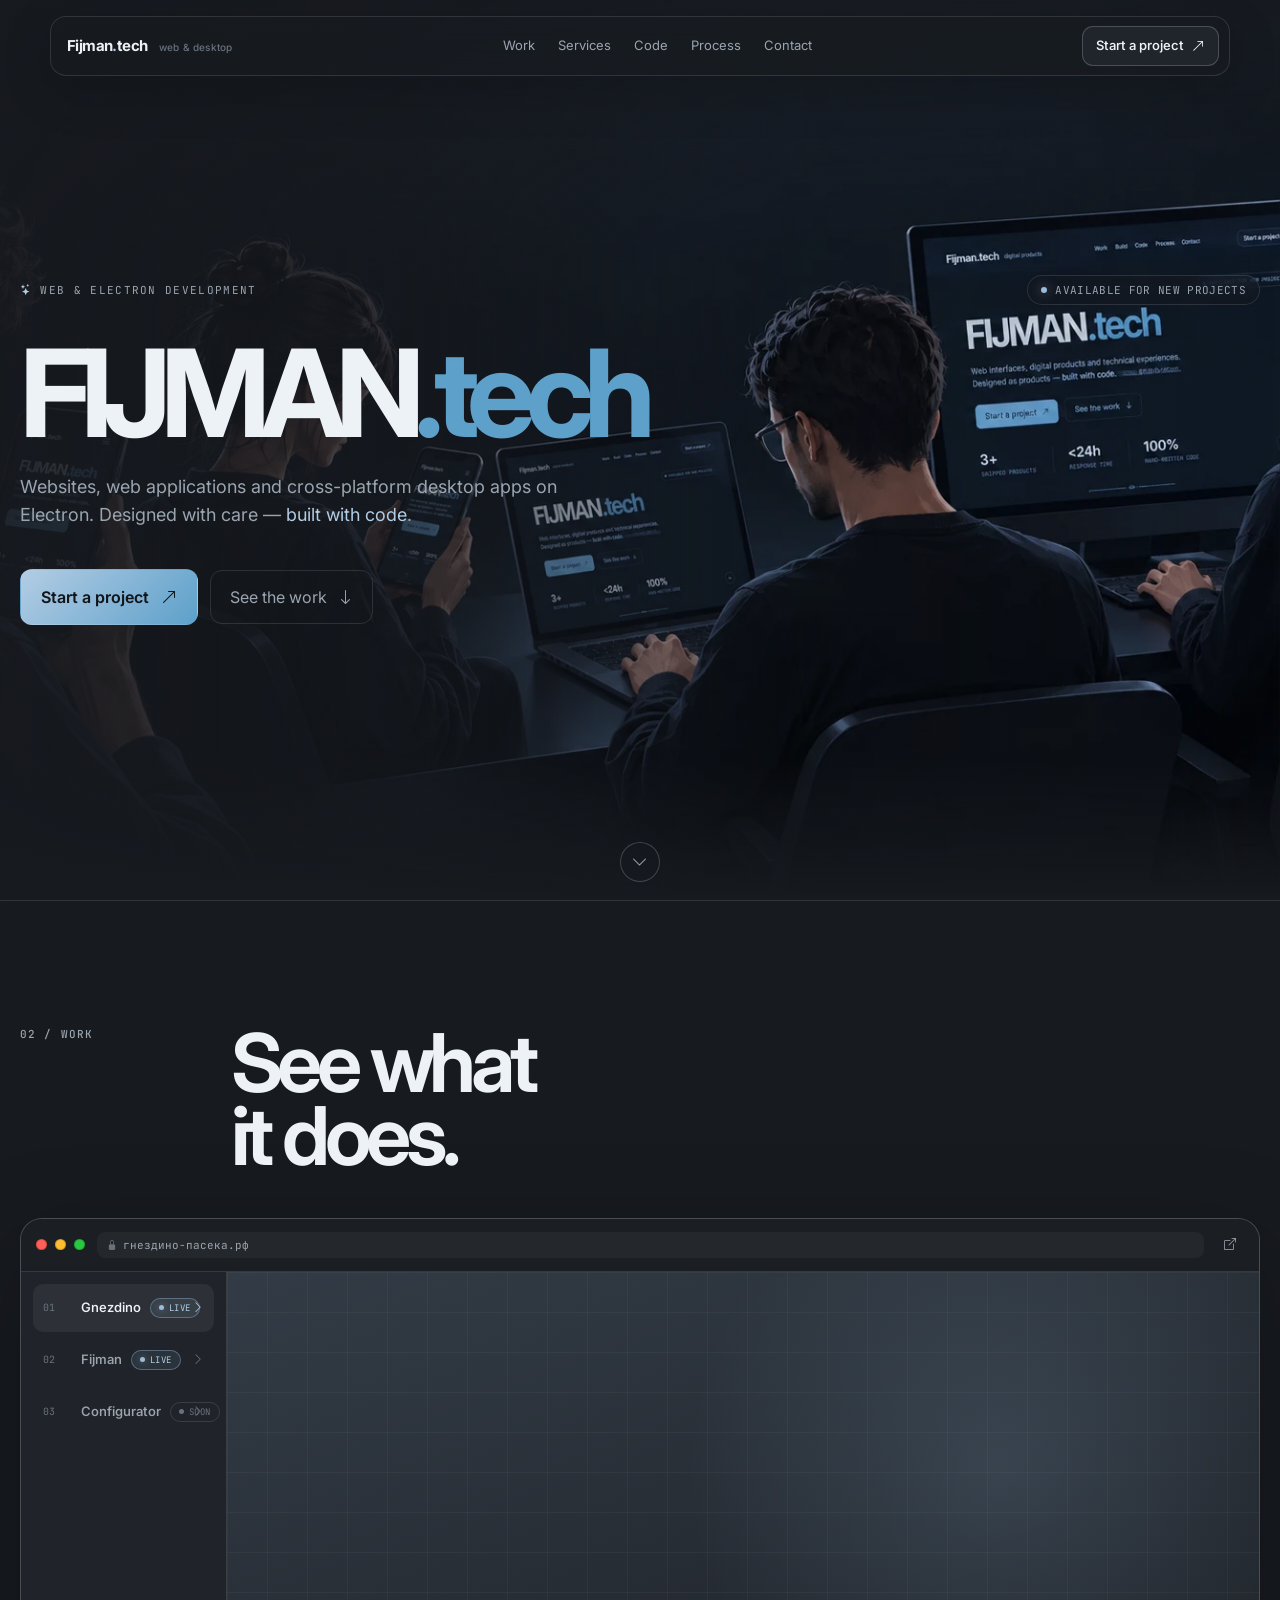
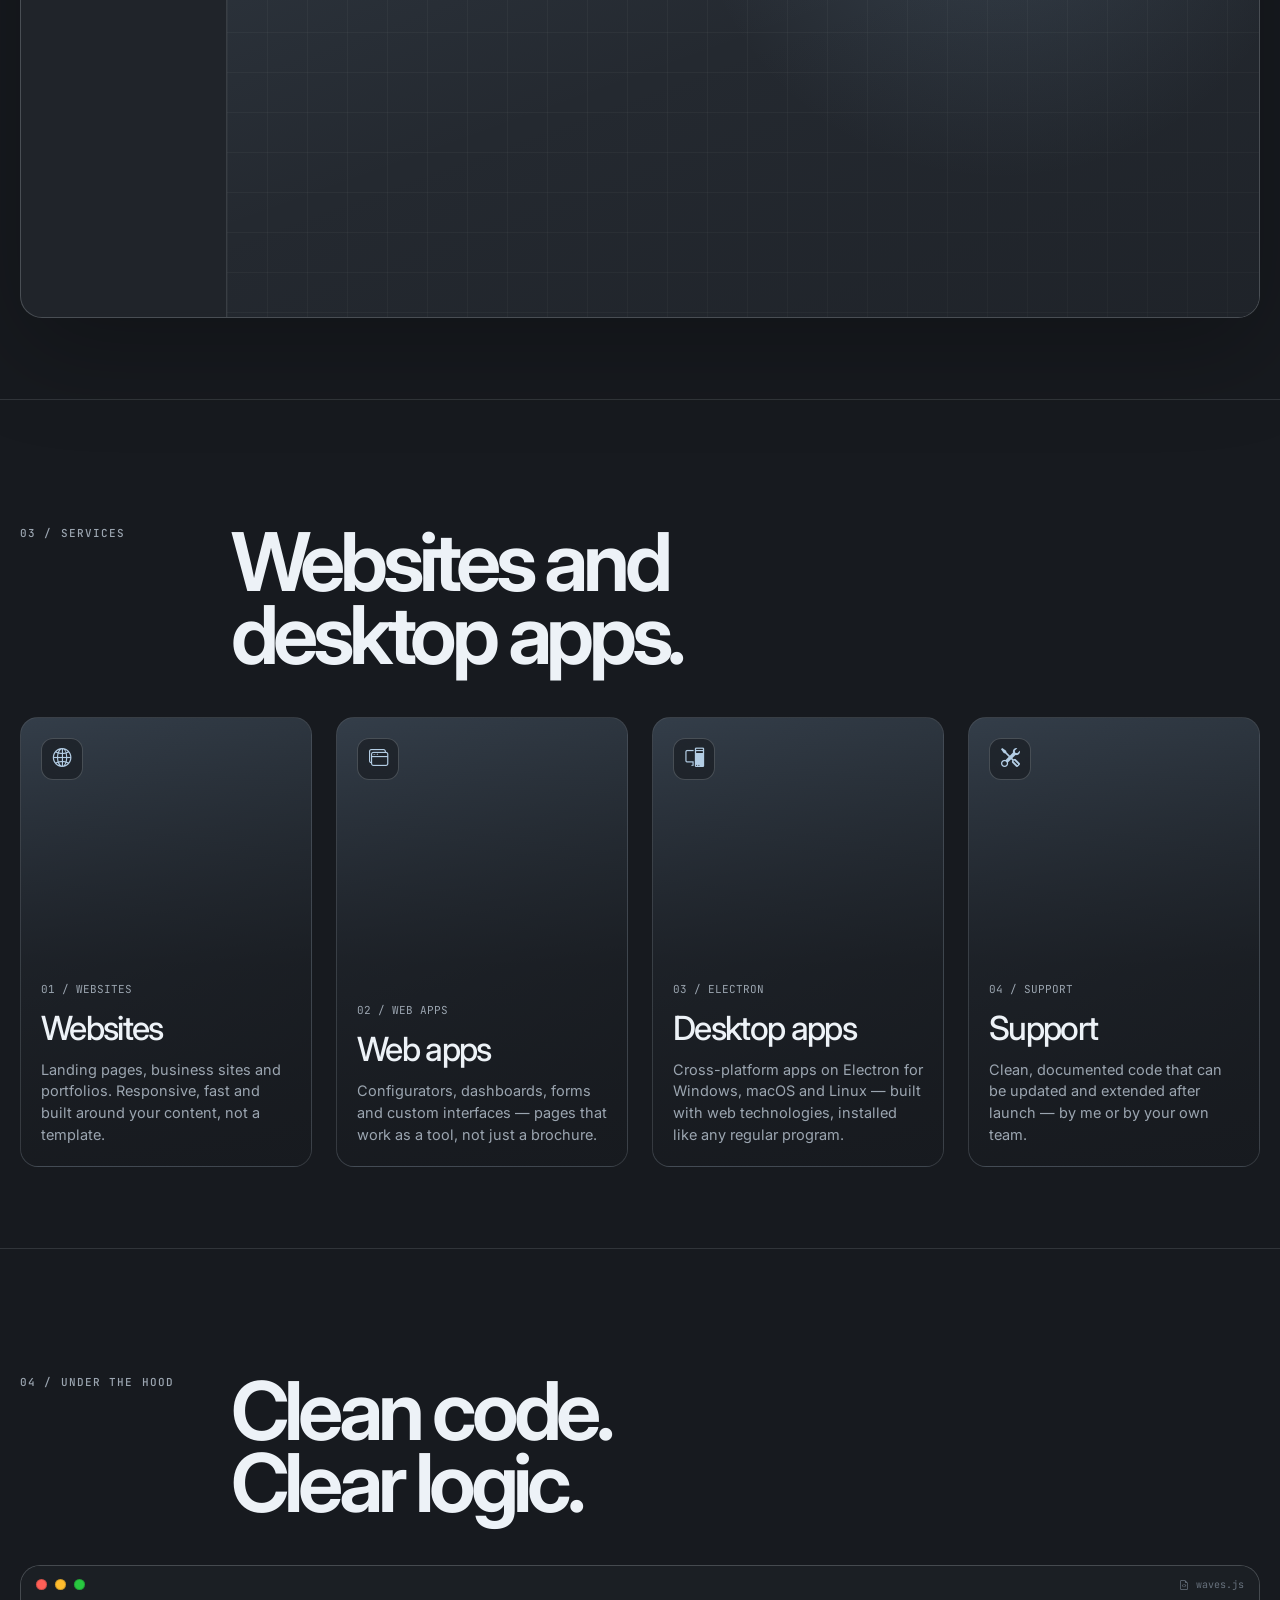
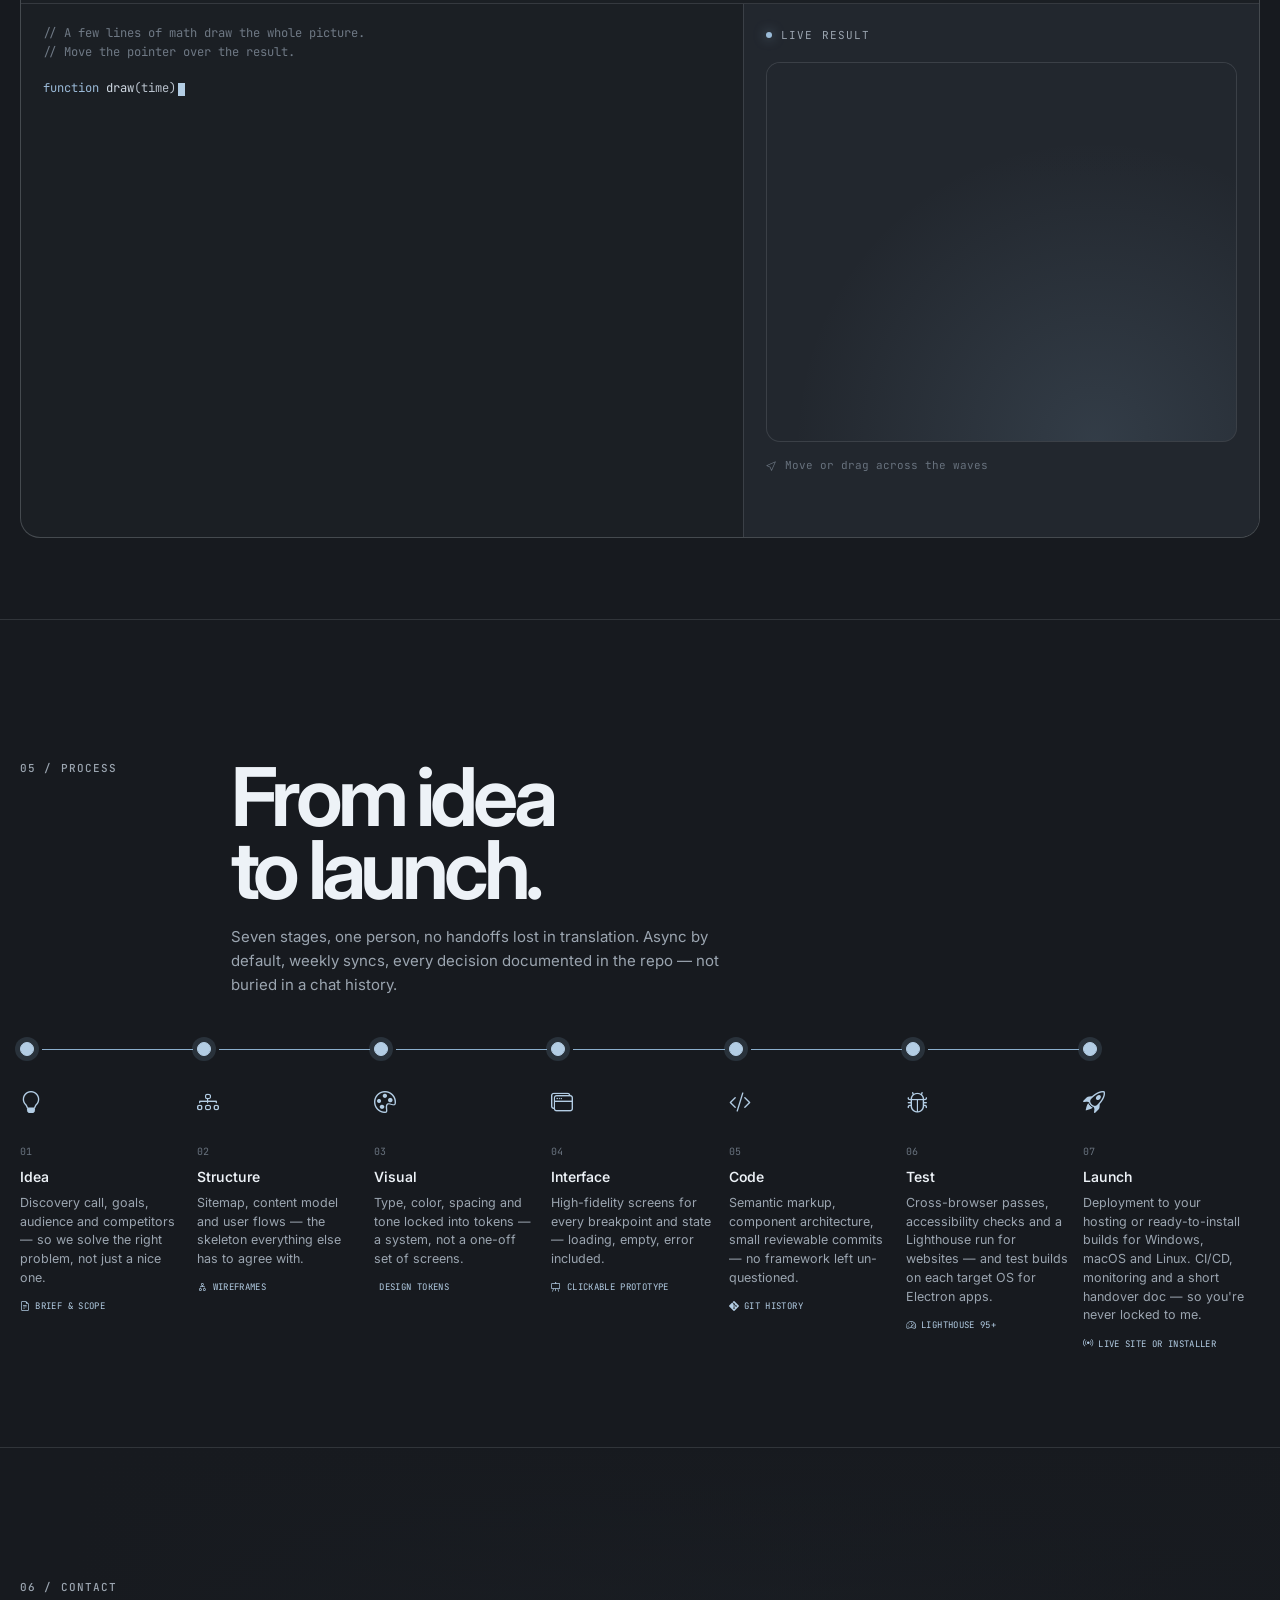
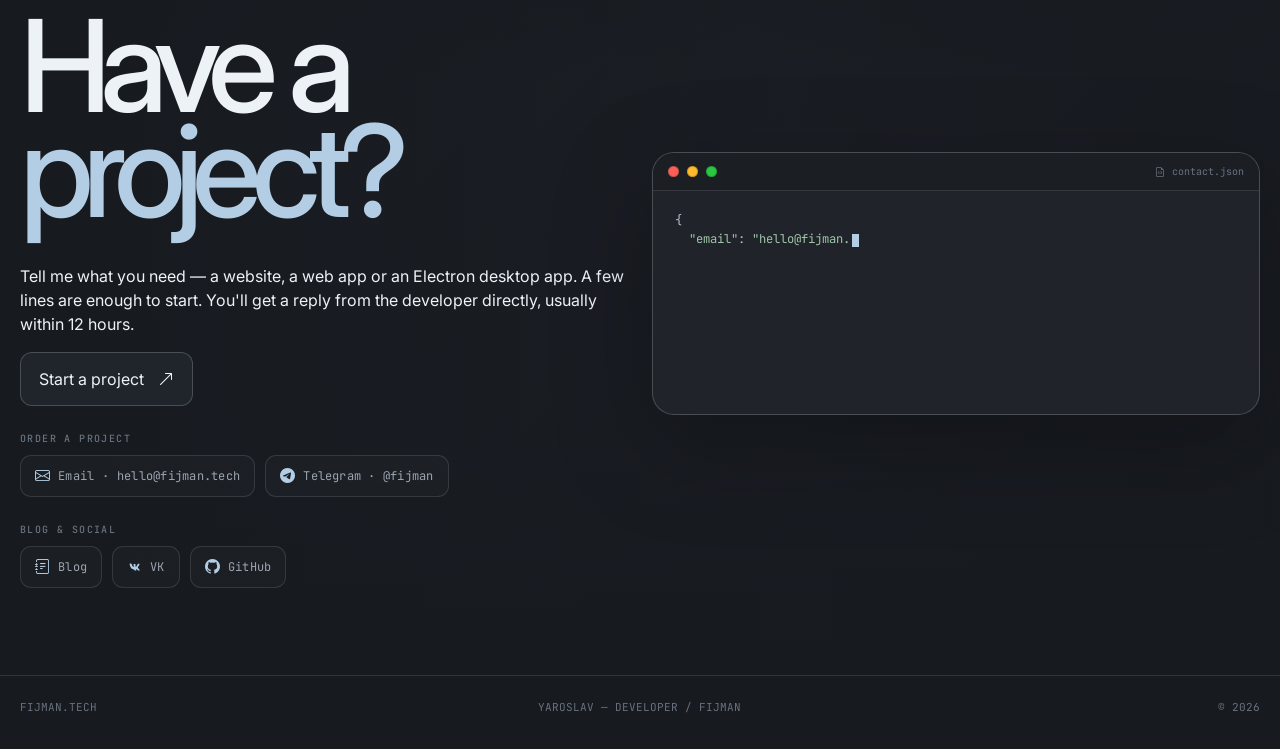
==== index.html @ 09df7e65 "Add files via upload" ====
<!doctype html>
<html lang="en" data-bs-theme="dark">
<head>
  <meta charset="UTF-8">
  <meta name="viewport" content="width=device-width, initial-scale=1, viewport-fit=cover">
  <meta name="theme-color" content="#171a1f">

  <meta
    name="description"
    content="Fijman — website, web application and Electron desktop app development."
  >

  <title>Fijman — Web &amp; Electron Development</title>
  <meta name="color-scheme" content="dark">
  <link rel="icon" type="image/png" href="assets/img/favicon-192.png">
  <link rel="apple-touch-icon" href="assets/img/apple-touch-icon.png">

  <!-- =========================================================
       I18N: определяем язык ДО отрисовки страницы, чтобы не было
       вспышки английского текста перед переключением на русский.
       Сам перевод текста происходит позже (см. основной блок
       скрипта внизу страницы) — здесь только выбор языка и сокрытие body.
       ========================================================= -->
  <script>
    (function () {
      var stored = null;
      try {
        stored = localStorage.getItem("fijman_lang");
      } catch (e) {}

      var lang = stored === "ru" || stored === "en" ? stored : null;

      if (!lang) {
        var nav = ((navigator.language || navigator.userLanguage || "") + "").toLowerCase();
        lang = nav.indexOf("ru") === 0 ? "ru" : "en";

        try {
          localStorage.setItem("fijman_lang", lang);
        } catch (e) {}
      }

      window.__fijmanLang = lang;
      document.documentElement.setAttribute("lang", lang);
      document.documentElement.classList.add("i18n-pending");
    })();
  </script>

  <!-- Шрифты: Inter (основной текст) и JetBrains Mono (подписи и код) -->
  <link rel="preconnect" href="https://fonts.googleapis.com">
  <link rel="preconnect" href="https://fonts.gstatic.com" crossorigin>
  <link
    href="https://fonts.googleapis.com/css2?family=Inter:wght@300..800&family=JetBrains+Mono:wght@400;500&display=swap"
    rel="stylesheet"
  >

  <!-- Bootstrap: сетка (row / col-*) и иконки (bi bi-*) -->
  <link
    href="https://cdn.jsdelivr.net/npm/bootstrap@5.3.3/dist/css/bootstrap.min.css"
    rel="stylesheet"
  >
  <link
    href="https://cdn.jsdelivr.net/npm/bootstrap-icons@1.11.3/font/bootstrap-icons.min.css"
    rel="stylesheet"
  >

  <link rel="stylesheet" href="css/style.css">

  <!-- Если JavaScript отключён — показываем всё сразу, без анимации появления -->
  <noscript>
    <style>
      .reveal { opacity: 1; transform: none; }
      .timeline .step::after { transform: none; }
    </style>
  </noscript>
</head>

<body>

  <!-- =======================================================
       ШАПКА / NAVIGATION
       Десктоп: логотип, меню, статус, кнопка.
       Телефон: логотип, статус, бургер (меню выпадает вниз).
       ======================================================= -->

  <header class="topbar" id="topbar">
    <div class="topbar-inner">

      <a class="brand" href="#top">
        Fijman<span class="brand-dot">.</span>tech
        <small class="brand-meta d-none d-lg-inline" data-i18n="brandMeta">web &amp; desktop</small>
      </a>

      <!-- Меню для планшета и десктопа. Активный пункт подсвечивает JS -->
      <nav class="navigation d-none d-md-flex" aria-label="Main navigation" data-i18n-attr-aria-label="ariaMainNav">
        <a href="#work" data-i18n="navWork">Work</a>
        <a href="#build" data-i18n="navBuild">Services</a>
        <a href="#code" data-i18n="navCode">Code</a>
        <a href="#process" data-i18n="navProcess">Process</a>
        <a href="#contact" data-i18n="navContact">Contact</a>
      </nav>

      <div class="d-flex align-items-center gap-2 gap-lg-3">



        <!-- Кнопка связи — только на ноутбуке и шире -->
        <a
          class="cta cta-sm d-none d-lg-inline-flex"
          href="mailto:hello@fijman.tech"
          data-bs-toggle="modal"
          data-bs-target="#contactModal"
        >
          <span data-i18n="ctaStartProject">Start a project</span>
          <i class="bi bi-arrow-up-right"></i>
        </a>

        <!-- Бургер — только на телефоне (Bootstrap collapse) -->
        <button
          class="menu-toggle d-md-none"
          type="button"
          data-bs-toggle="collapse"
          data-bs-target="#mobileNav"
          aria-controls="mobileNav"
          aria-expanded="false"
          aria-label="Toggle menu"
          data-i18n-attr-aria-label="ariaToggleMenu"
        >
          <i class="bi bi-list"></i>
          <i class="bi bi-x-lg"></i>
        </button>

      </div>

    </div>

    <!-- Выпадающее меню телефона -->
    <nav
      id="mobileNav"
      class="mobile-nav collapse d-md-none"
      aria-label="Mobile navigation"
      data-i18n-attr-aria-label="ariaMobileNav"
    >
      <div class="mobile-nav-inner">
        <a href="#work"><i class="bi bi-grid-1x2"></i> <span data-i18n="navWork">Work</span></a>
        <a href="#build"><i class="bi bi-box-seam"></i> <span data-i18n="navBuild">Services</span></a>
        <a href="#code"><i class="bi bi-code-slash"></i> <span data-i18n="navCode">Code</span></a>
        <a href="#process"><i class="bi bi-signpost-split"></i> <span data-i18n="navProcess">Process</span></a>
        <a href="#contact"><i class="bi bi-envelope"></i> <span data-i18n="navContact">Contact</span></a>

        <a class="cta" href="mailto:hello@fijman.tech" data-bs-toggle="modal" data-bs-target="#contactModal">
          <span data-i18n="ctaStartProject">Start a project</span>
          <i class="bi bi-arrow-up-right"></i>
        </a>
      </div>
    </nav>

    <!-- Полоса прогресса прокрутки (ширину меняет JS через --progress) -->
    <div class="topbar-progress" aria-hidden="true"></div>
  </header>


  <main id="top">

    <!-- =====================================================
         HERO
         Фото SiteBG.png — фон под текстом.
         ===================================================== -->

    <section class="hero" id="hero">

      <!-- Фоновое фото (лежит под текстом, поверх него градиенты из CSS) -->
      <div class="hero-bg" aria-hidden="true">
        <!-- WebP в ~25 раз легче PNG; на телефоне грузится облегчённая версия -->
        <picture>
          <source media="(max-width: 767.98px)" srcset="assets/img/SiteBG-mobile.webp" type="image/webp">
          <source srcset="assets/img/SiteBG.webp" type="image/webp">
          <img
            src="assets/img/SiteBG.png"
            width="1672"
            height="940"
            alt=""
            fetchpriority="high"
            decoding="async"
            onerror="this.classList.add('img-fail')"
          >
        </picture>
      </div>

      <div class="container hero-content">

        <div class="hero-top reveal">
          <span class="hero-kicker">
            <i class="bi bi-stars"></i>
            <span data-i18n="heroKicker">Web &amp; Electron development</span>
          </span>

          <span class="hero-badge">
            <span class="status-dot"></span>
            <span data-i18n="heroBadge">Available for new projects</span>
          </span>
        </div>

        <div class="row">
          <div class="col-lg-9">

            <h1 class="hero-title reveal">
              FIJMAN<span class="tech">.tech</span>
            </h1>

            <p class="hero-description reveal" data-i18n-html="heroDescription">
              Websites, web applications and cross-platform desktop apps
              on Electron. Designed with care — <span class="accent">built with code</span>.
            </p>

            <div class="hero-actions reveal">
              <a class="cta-primary" href="mailto:hello@fijman.tech" data-bs-toggle="modal" data-bs-target="#contactModal">
                <span data-i18n="ctaStartProject">Start a project</span>
                <i class="bi bi-arrow-up-right"></i>
              </a>

              <a class="cta-ghost" href="#work">
                <span data-i18n="ctaSeeWork">See the work</span>
                <i class="bi bi-arrow-down"></i>
              </a>
            </div>





          </div>
        </div>



      </div>

      <!-- Стрелка вниз -->
      <a class="scroll-cue" href="#work" aria-label="Scroll to Work" data-i18n-attr-aria-label="ariaScrollWork">
        <i class="bi bi-chevron-down"></i>
      </a>

    </section>


    <!-- =====================================================
         WORK — окно «Live viewer» с переключением проектов
         ===================================================== -->

    <section class="section" id="work">

      <div class="container">

        <!-- Заголовок секции: подпись слева, крупный текст справа -->
        <div class="row gy-3 section-heading reveal">

          <div class="col-lg-2">
            <div class="section-meta">
              02 / <span data-i18n="navWork">Work</span>
            </div>
          </div>

          <div class="col-lg-10">
            <h2 class="section-title" data-i18n-html="workTitle">
              See what<br>
              it does.
            </h2>
          </div>

        </div>


        <!-- Окно в стиле macOS -->
        <div class="window reveal">

          <div class="window-bar">

            <!-- Цветные точки macOS (цвета заданы в CSS) -->
            <div class="traffic-lights" aria-hidden="true">
              <i></i>
              <i></i>
              <i></i>
            </div>



            <!-- Адресная строка и кнопка открытия сайта (заполняет JS) -->
            <span class="shot-url" id="shotUrl">
              <i class="bi bi-lock-fill"></i>
              <span id="shotUrlText">гнездино-пасека.рф</span>
            </span>

            <a
              class="shot-open"
              id="shotOpen"
              href="https://гнездино-пасека.рф/"
              target="_blank"
              rel="noopener noreferrer"
              aria-label="Open the live site in a new tab"
              data-i18n-attr-aria-label="ariaOpenLiveSite"
            >
              <i class="bi bi-box-arrow-up-right"></i>
            </a>

          </div>


          <div class="row g-0 viewer">

            <!-- Список проектов (data-project — номер в массиве projects из JS) -->
            <div class="col-md-4 col-lg-2 project-list">

              <button
                class="project-button active"
                type="button"
                data-project="2"
                aria-current="true"
              >
                <span class="project-number">01</span>
                <span class="project-main">
                  <span class="project-name">Gnezdino</span>
                  <span class="project-status is-live">
                    <span class="dot"></span><span data-i18n="statusLive">LIVE</span>
                  </span>
                </span>
                <i class="bi bi-chevron-right"></i>
              </button>

              <button
                class="project-button"
                type="button"
                data-project="0"
              >
                <span class="project-number">02</span>
                <span class="project-main">
                  <span class="project-name">Fijman</span>
                  <span class="project-status is-live">
                    <span class="dot"></span><span data-i18n="statusLive">LIVE</span>
                  </span>
                </span>
                <i class="bi bi-chevron-right"></i>
              </button>

              <button
                class="project-button"
                type="button"
                data-project="1"
              >
                <span class="project-number">03</span>
                <span class="project-main">
                  <span class="project-name">Configurator</span>
                  <span class="project-status">
                    <span class="dot"></span><span data-i18n="statusSoon">SOON</span>
                  </span>
                </span>
                <i class="bi bi-chevron-right"></i>
              </button>

            </div>


            <!-- Окно проекта: реальный сайт в iframe или заглушка.
                 Без текста рядом — вся площадь под сам сайт. -->
            <div class="col-md-8 col-lg-10 preview" aria-live="polite">

              <!-- Заполняется JS: живой iframe (LIVE) или каркас-заглушка (SOON) -->
              <div class="shot-body preview-swap" id="shotBody"></div>

            </div>

          </div>

        </div>

      </div>

    </section>


<!-- =====================================================
     BUILD — what you get
     Десктоп: 4 карточки в ряд (col-xl-3)
     Планшет: 2×2 (col-md-6)
     Телефон: лента со свайпом (col-10 + .services-row)
     ===================================================== -->

<section class="section" id="build">

  <div class="container">

    <div class="row gy-3 section-heading reveal">

      <div class="col-lg-2">
        <div class="section-meta">
          03 / <span data-i18n="navBuild">Services</span>
        </div>
      </div>

      <div class="col-lg-10">
        <h2 class="section-title" data-i18n-html="buildTitle">
          Websites and<br>
          desktop apps.
        </h2>
      </div>

    </div>


    <div class="row g-3 g-lg-4 services-row">

      <!-- 01 / Responsive -->
      <div class="col-10 col-md-6 col-xl-3 reveal">
        <article class="service">

          <img
            class="photo"
            src="https://images.unsplash.com/photo-1558655146-9f40138edfeb?auto=format&amp;fit=crop&amp;w=900&amp;q=70"
            alt="Responsive website layouts on different devices"
            data-i18n-attr-alt="altWebPhoto"
            loading="lazy"
            onerror="this.classList.add('img-fail')"
          >

          <span class="service-icon">
            <i class="bi bi-globe2"></i>
          </span>

          <div>
            <span class="service-number" data-i18n="buildWebTag">
              01 / WEBSITES
            </span>

            <h3 data-i18n="buildWebTitle">Websites</h3>

            <p data-i18n="buildWebDesc">
              Landing pages, business sites and portfolios. Responsive,
              fast and built around your content, not a template.
            </p>
          </div>

        </article>
      </div>


      <!-- 02 / Fast -->
      <div class="col-10 col-md-6 col-xl-3 reveal">
        <article class="service">

          <img
            class="photo"
            src="https://images.unsplash.com/photo-1545235617-9465d2a55698?auto=format&amp;fit=crop&amp;w=900&amp;q=70"
            alt="Web application interface on a computer"
            data-i18n-attr-alt="altAppsPhoto"
            loading="lazy"
            onerror="this.classList.add('img-fail')"
          >

          <span class="service-icon">
            <i class="bi bi-window-stack"></i>
          </span>

          <div>
            <span class="service-number" data-i18n="buildAppsTag">
              02 / WEB APPS
            </span>

            <h3 data-i18n="buildAppsTitle">Web apps</h3>

            <p data-i18n="buildAppsDesc">
              Configurators, dashboards, forms and custom interfaces —
              pages that work as a tool, not just a brochure.
            </p>
          </div>

        </article>
      </div>


      <!-- 03 / Custom -->
      <div class="col-10 col-md-6 col-xl-3 reveal">
        <article class="service">

          <img
            class="photo"
            src="https://images.unsplash.com/photo-1518770660439-4636190af475?auto=format&amp;fit=crop&amp;w=900&amp;q=70"
            alt="Desktop computer running a cross-platform app"
            data-i18n-attr-alt="altDesktopPhoto"
            loading="lazy"
            onerror="this.classList.add('img-fail')"
          >

          <span class="service-icon">
            <i class="bi bi-pc-display"></i>
          </span>

          <div>
            <span class="service-number" data-i18n="buildDesktopTag">
              03 / ELECTRON
            </span>

            <h3 data-i18n="buildDesktopTitle">Desktop apps</h3>

            <p data-i18n="buildDesktopDesc">
              Cross-platform apps on Electron for Windows, macOS and
              Linux — built with web technologies, installed like any
              regular program.
            </p>
          </div>

        </article>
      </div>


      <!-- 04 / Maintainable -->
      <div class="col-10 col-md-6 col-xl-3 reveal">
        <article class="service">

          <img
            class="photo"
            src="https://images.unsplash.com/photo-1555066931-4365d14bab8c?auto=format&amp;fit=crop&amp;w=900&amp;q=70"
            alt="Clean web development code on a screen"
            data-i18n-attr-alt="altCodePhoto"
            loading="lazy"
            onerror="this.classList.add('img-fail')"
          >

          <span class="service-icon">
            <i class="bi bi-tools"></i>
          </span>

          <div>
            <span class="service-number" data-i18n="buildSupportTag">
              04 / SUPPORT
            </span>

            <h3 data-i18n="buildSupportTitle">Support</h3>

            <p data-i18n="buildSupportDesc">
              Clean, documented code that can be updated and extended
              after launch — by me or by your own team.
            </p>
          </div>

        </article>
      </div>

    </div>

  </div>

</section>



    <!-- =====================================================
         CODE — окно редактора кода + живой результат
         Слева код, справа то, что этот код рисует.
         ===================================================== -->

    <section class="section" id="code">

      <div class="container">

        <div class="row gy-3 section-heading reveal">

          <div class="col-lg-2">
            <div class="section-meta">
              04 / <span data-i18n="codeMetaLabel">Under the hood</span>
            </div>
          </div>

          <div class="col-lg-10">
            <h2 class="section-title" data-i18n-html="codeTitle">
              Clean code.<br>
              Clear logic.
            </h2>
          </div>

        </div>


        <div class="code-layout reveal">

          <!-- Шапка окна: цветные точки macOS + имя файла -->
          <div class="window-bar">

            <div class="traffic-lights" aria-hidden="true">
              <i></i>
              <i></i>
              <i></i>
            </div>

            <div class="window-label">
              <i class="bi bi-file-earmark-code"></i>
              waves.js
            </div>

          </div>

          <div class="row g-0">

            <!-- Листинг кода. Он совпадает с функцией draw() в скрипте внизу страницы -->
            <div class="col-lg-7 code-pane">

<pre class="code"><code><span class="code-comment">// A few lines of math draw the whole picture.</span>
<span class="code-comment">// Move the pointer over the result.</span>

<span class="code-keyword">function</span> <span class="code-function">draw</span>(time) {
  ctx.<span class="code-function">clearRect</span>(<span class="code-number">0</span>, <span class="code-number">0</span>, width, height);

  <span class="code-keyword">for</span> (<span class="code-keyword">let</span> i = <span class="code-number">0</span>; i &lt; <span class="code-number">22</span>; i++) {
    ctx.<span class="code-function">beginPath</span>();

    <span class="code-keyword">for</span> (<span class="code-keyword">let</span> x = -<span class="code-number">8</span>; x &lt;= width + <span class="code-number">8</span>; x += <span class="code-number">8</span>) {
      <span class="code-keyword">const</span> wave = Math.<span class="code-function">sin</span>(x / <span class="code-number">46</span> + time / <span class="code-number">900</span> + i / <span class="code-number">3</span>);
      <span class="code-keyword">const</span> bump = Math.<span class="code-function">exp</span>(-((x - mouseX) ** <span class="code-number">2</span>) / <span class="code-number">6000</span>) * <span class="code-number">22</span>;

      ctx.<span class="code-function">lineTo</span>(x, <span class="code-number">60</span> + i * <span class="code-number">13</span> + wave * (<span class="code-number">6</span> + i / <span class="code-number">2</span>) - bump);
    }

    ctx.<span class="code-function">lineTo</span>(width + <span class="code-number">8</span>, height + <span class="code-number">20</span>);
    ctx.<span class="code-function">lineTo</span>(-<span class="code-number">8</span>, height + <span class="code-number">20</span>);

    ctx.fillStyle = <span class="code-string">"#22272e"</span>;
    ctx.strokeStyle = <span class="code-string">`hsl(208 50% ${28 + i * 2.6}%)`</span>;
    ctx.<span class="code-function">fill</span>();
    ctx.<span class="code-function">stroke</span>();
  }

  frame = <span class="code-function">requestAnimationFrame</span>(draw);
}</code></pre>

            </div>


            <!-- Результат: canvas, на котором работает код слева -->
            <div class="col-lg-5">
              <div class="result">

                <h3 class="result-title">
                  <span class="status-dot"></span>
                  <span data-i18n="liveResultLabel">Live result</span>
                </h3>

                <div class="wave-frame">
                  <canvas
                    id="waves"
                    role="img"
                    aria-label="Animated layered waves that rise under the pointer"
                    data-i18n-attr-aria-label="ariaWavesCanvas"
                  ></canvas>
                </div>

                <p class="result-hint">
                  <i class="bi bi-cursor"></i>
                  <span data-i18n="waveHint">Move or drag across the waves</span>
                </p>

              </div>
            </div>

          </div>
        </div>

      </div>

    </section>


    <!-- =====================================================
         PROCESS — таймлайн из 7 шагов
         Порядок шагов = порядок li. Номер --i задаёт очередность
         «зажигания» точек.
         ===================================================== -->

    <section class="section" id="process">

      <div class="container">

        <div class="row gy-3 section-heading reveal">

          <div class="col-lg-2">
            <div class="section-meta">
              05 / <span data-i18n="navProcess">Process</span>
            </div>
          </div>

          <div class="col-lg-10">
            <h2 class="section-title" data-i18n-html="processTitle">
              From idea<br>
              to launch.
            </h2>

            <p class="section-lead" data-i18n="processLead">
              Seven stages, one person, no handoffs lost in translation.
              Async by default, weekly syncs, every decision documented
              in the repo — not buried in a chat history.
            </p>
          </div>

        </div>


        <ol class="row g-0 timeline reveal" id="timeline">

          <li class="col-12 col-lg step" style="--i: 0">
            <span class="step-dot"></span>
            <div class="step-body">
              <i class="bi bi-lightbulb step-icon"></i>
              <div class="step-text">
                <small>01</small>
                <strong data-i18n="step1Title">Idea</strong>
                <p class="step-desc" data-i18n="step1Desc">
                  Discovery call, goals, audience and competitors —
                  so we solve the right problem, not just a nice one.
                </p>
                <span class="step-deliverable">
                  <i class="bi bi-file-earmark-text"></i>
                  <span data-i18n="step1Deliv">Brief &amp; scope</span>
                </span>
              </div>
            </div>
          </li>

          <li class="col-12 col-lg step" style="--i: 1">
            <span class="step-dot"></span>
            <div class="step-body">
              <i class="bi bi-diagram-3 step-icon"></i>
              <div class="step-text">
                <small>02</small>
                <strong data-i18n="step2Title">Structure</strong>
                <p class="step-desc" data-i18n="step2Desc">
                  Sitemap, content model and user flows — the skeleton
                  everything else has to agree with.
                </p>
                <span class="step-deliverable">
                  <i class="bi bi-diagram-2"></i>
                  <span data-i18n="step2Deliv">Wireframes</span>
                </span>
              </div>
            </div>
          </li>

          <li class="col-12 col-lg step" style="--i: 2">
            <span class="step-dot"></span>
            <div class="step-body">
              <i class="bi bi-palette step-icon"></i>
              <div class="step-text">
                <small>03</small>
                <strong data-i18n="step3Title">Visual</strong>
                <p class="step-desc" data-i18n="step3Desc">
                  Type, color, spacing and tone locked into tokens —
                  a system, not a one-off set of screens.
                </p>
                <span class="step-deliverable">
                  <i class="bi bi-swatches"></i>
                  <span data-i18n="step3Deliv">Design tokens</span>
                </span>
              </div>
            </div>
          </li>

          <li class="col-12 col-lg step" style="--i: 3">
            <span class="step-dot"></span>
            <div class="step-body">
              <i class="bi bi-window-stack step-icon"></i>
              <div class="step-text">
                <small>04</small>
                <strong data-i18n="step4Title">Interface</strong>
                <p class="step-desc" data-i18n="step4Desc">
                  High-fidelity screens for every breakpoint and state —
                  loading, empty, error included.
                </p>
                <span class="step-deliverable">
                  <i class="bi bi-easel"></i>
                  <span data-i18n="step4Deliv">Clickable prototype</span>
                </span>
              </div>
            </div>
          </li>

          <li class="col-12 col-lg step" style="--i: 4">
            <span class="step-dot"></span>
            <div class="step-body">
              <i class="bi bi-code-slash step-icon"></i>
              <div class="step-text">
                <small>05</small>
                <strong data-i18n="step5Title">Code</strong>
                <p class="step-desc" data-i18n="step5Desc">
                  Semantic markup, component architecture, small
                  reviewable commits — no framework left un-questioned.
                </p>
                <span class="step-deliverable">
                  <i class="bi bi-git"></i>
                  <span data-i18n="step5Deliv">Git history</span>
                </span>
              </div>
            </div>
          </li>

          <li class="col-12 col-lg step" style="--i: 5">
            <span class="step-dot"></span>
            <div class="step-body">
              <i class="bi bi-bug step-icon"></i>
              <div class="step-text">
                <small>06</small>
                <strong data-i18n="step6Title">Test</strong>
                <p class="step-desc" data-i18n="step6Desc">
                  Cross-browser passes, accessibility checks and a
                  Lighthouse run for websites — and test builds on each
                  target OS for Electron apps.
                </p>
                <span class="step-deliverable">
                  <i class="bi bi-speedometer2"></i>
                  <span data-i18n="step6Deliv">Lighthouse 95+</span>
                </span>
              </div>
            </div>
          </li>

          <li class="col-12 col-lg step" style="--i: 6">
            <span class="step-dot"></span>
            <div class="step-body">
              <i class="bi bi-rocket-takeoff step-icon"></i>
              <div class="step-text">
                <small>07</small>
                <strong data-i18n="step7Title">Launch</strong>
                <p class="step-desc" data-i18n="step7Desc">
                  Deployment to your hosting or ready-to-install builds
                  for Windows, macOS and Linux. CI/CD, monitoring and a
                  short handover doc — so you're never locked to me.
                </p>
                <span class="step-deliverable">
                  <i class="bi bi-broadcast"></i>
                  <span data-i18n="step7Deliv">Live site or installer</span>
                </span>
              </div>
            </div>
          </li>

        </ol>

      </div>

    </section>


    <!-- =====================================================
         CONTACT
         ===================================================== -->

    <section class="section contact" id="contact">

      <!-- Фото-фон (горы) -->
      <div class="contact-bg" aria-hidden="true">
        <img
          class="photo"
          src="https://images.unsplash.com/photo-1506905925346-21bda4d32df4?auto=format&amp;fit=crop&amp;w=1800&amp;q=70"
          alt=""
          loading="lazy"
          onerror="this.classList.add('img-fail')"
        >
      </div>

      <div class="container">

        <div class="row gy-5 align-items-center">

          <div class="col-lg-6">

            <div class="section-meta reveal">
              06 / <span data-i18n="navContact">Contact</span>
            </div>

            <h2 class="contact-title reveal" data-i18n-html="contactTitle">
              Have a<br>
              <span class="accent">project?</span>
            </h2>

            <p class="contact-lead reveal" data-i18n="contactLead">
              Tell me what you need — a website, a web app or an
              Electron desktop app. A few lines are enough to start.
              You'll get a reply from the developer directly, usually
              within 12 hours.
            </p>

            <div class="reveal">
              <a
                class="cta"
                href="mailto:hello@fijman.tech"
                data-bs-toggle="modal"
                data-bs-target="#contactModal"
              >
                
                <span data-i18n="ctaStartProject">Start a project</span>
                <i class="bi bi-arrow-up-right"></i>
              </a>
            </div>

            <!-- Как заказать: прямые каналы связи -->
            <div class="contact-group reveal">

              <span class="contact-group-title" data-i18n="contactOrderLabel">Order a project</span>

              <div class="social-links">

                <a
                  class="social-link"
                  href="mailto:hello@fijman.tech"
                >
                  <i class="bi bi-envelope" aria-hidden="true"></i>
                  <span data-i18n="contactEmailLabel">Email</span> · hello@fijman.tech
                </a>

                <a
                  class="social-link"
                  href="https://t.me/fijman"
                  target="_blank"
                  rel="noopener noreferrer"
                >
                  <i class="bi bi-telegram" aria-hidden="true"></i>
                  Telegram · @fijman
                </a>

              </div>

            </div>

            <!-- Блог и соцсети.
                 TODO: проверьте адреса блога и GitHub — это предположения. -->
            <div class="contact-group reveal">

              <span class="contact-group-title" data-i18n="contactFollowLabel">Blog &amp; social</span>

              <div class="social-links">

                <a
                  class="social-link"
                  href="https://blog.fijman.tech"
                  target="_blank"
                  rel="noopener noreferrer"
                >
                  <i class="bi bi-journal-text" aria-hidden="true"></i>
                  <span data-i18n="contactBlogLabel">Blog</span>
                </a>

                <a
                  class="social-link"
                  href="https://vk.com/fijman"
                  target="_blank"
                  rel="noopener noreferrer"
                >
                  <svg viewBox="0 0 24 24" aria-hidden="true">
                    <path d="M13.9 17.26c-3.87.2-6.65-1.32-7.9-3.57-1.09-1.96-1.65-3.9-1.8-5.62-.05-.58.06-1.07.72-1.07h1.5c.6 0 .77.33.95.86.9 2.6 2.4 4.85 3.02 4.85.23 0 .34-.11.34-.72V9.44c-.06-.86-.5-.93-.5-1.24 0-.15.13-.31.34-.31h2.36c.5 0 .68.27.68.86v3.13c0 .5.22.68.36.68.23 0 .43-.18.86-.61 1.32-1.48 2.26-3.75 2.26-3.75.13-.28.35-.53.85-.53h1.5c.64 0 .78.33.64.86-.27 1.24-2.7 4.63-2.7 4.63-.21.35-.29.5 0 .89.2.28.88.86 1.33 1.39.82.94 1.45 1.72 1.62 2.27.17.55-.1.83-.68.83h-1.5c-.5 0-.75-.29-1.28-.9-.77-.9-1.09-1.62-1.6-1.62-.32 0-.44.28-.44.86v1.03c0 .5-.16.68-.5.68-.86 0-2.39-.42-3.7-1.44Z"/>
                  </svg>
                  VK
                </a>

                <a
                  class="social-link"
                  href="https://github.com/fijman"
                  target="_blank"
                  rel="noopener noreferrer"
                >
                  <i class="bi bi-github" aria-hidden="true"></i>
                  GitHub
                </a>

              </div>

            </div>

          </div>

          <div class="col-lg-6">

            <div class="window contact-window reveal">

              <div class="window-bar">
                <div class="traffic-lights" aria-hidden="true">
                  <i></i>
                  <i></i>
                  <i></i>
                </div>

                <div class="window-label">
                  <i class="bi bi-file-earmark-code"></i>
                  contact.json
                </div>
              </div>

<pre class="code contact-code"><code>{
  <span class="code-string">"email"</span>: <span class="code-string">"hello@fijman.tech"</span>,
  <span class="code-string">"telegram"</span>: <span class="code-string">"@fijman"</span>,
  <span class="code-string">"response_time"</span>: <span class="code-string">"&lt; 12h"</span>,
  <span class="code-string">"timezone"</span>: <span class="code-string">"UTC+3"</span>,
  <span class="code-string">"status"</span>: <span class="code-function">"available"</span>,
  <span class="code-string">"services"</span>: [<span class="code-string">"websites"</span>, <span class="code-string">"web apps"</span>, <span class="code-string">"electron"</span>],
  <span class="code-string">"platforms"</span>: [<span class="code-string">"web"</span>, <span class="code-string">"windows"</span>, <span class="code-string">"macos"</span>, <span class="code-string">"linux"</span>],
  <span class="code-string">"handwritten_code"</span>: <span class="code-keyword">true</span>
}<span class="code-caret" aria-hidden="true"></span></code></pre>

            </div>

          </div>

        </div>

      </div>

    </section>

  </main>


  <!-- =======================================================
       FOOTER
       ======================================================= -->

  <footer>

    <div class="container">
      <div class="row gy-2 align-items-center">

        <div class="col-md-4">
          FIJMAN.TECH
        </div>

        <div class="col-md-4 text-md-center">
          YAROSLAV — <span data-i18n="footerDeveloperLabel">DEVELOPER</span> / FIJMAN
        </div>

        <div class="col-md-4 text-md-end">
          © 2026
        </div>

      </div>
    </div>

  </footer>


  <!-- =======================================================
       MODAL «Start a project» — окно в стиле macOS, как остальные
       окна сайта. Открывается кнопками с data-bs-target="#contactModal".
       Чипы выбирают тип проекта и подставляют его в тему письма.
       Если JS недоступен, кнопки работают как обычный mailto.
       ======================================================= -->

  <div
    class="modal fade contact-modal"
    id="contactModal"
    tabindex="-1"
    aria-labelledby="contactModalTitle"
    aria-hidden="true"
  >
    <div class="modal-dialog modal-dialog-centered modal-dialog-scrollable">
      <div class="modal-content">

        <!-- Шапка окна: красная точка закрывает окно, как в macOS -->
        <div class="window-bar">

          <div class="traffic-lights">
            <button
              class="tl-close"
              type="button"
              data-bs-dismiss="modal"
              aria-label="Close"
              data-i18n-attr-aria-label="ariaClose"
            ></button>
            <i aria-hidden="true"></i>
            <i aria-hidden="true"></i>
          </div>

          <div class="window-label">
            <i class="bi bi-send" aria-hidden="true"></i>
            FIJMAN / NEW PROJECT
          </div>

          <button
            class="modal-esc"
            type="button"
            data-bs-dismiss="modal"
            aria-label="Close"
            data-i18n-attr-aria-label="ariaClose"
          >ESC</button>

        </div>

        <div class="modal-body">

          <span class="hero-badge modal-rise" style="--i: 0">
            <span class="status-dot"></span>
            <span data-i18n="heroBadge">Available for new projects</span>
          </span>

          <h2
            class="modal-title modal-rise"
            id="contactModalTitle"
            style="--i: 1"
            data-i18n-html="modalTitle"
          >
            Start a <span class="accent">project</span>
          </h2>

          <p class="modal-lead modal-rise" style="--i: 2" data-i18n="modalLead">
            Pick whatever is easiest — a couple of lines about your
            website, web app or Electron desktop app is enough.
          </p>

          <!-- Тип проекта: подставляется в тему письма -->
          <div class="modal-rise" style="--i: 3">
            <span class="modal-label" data-i18n="modalTypeLabel">What do you need?</span>

            <div class="chips" role="group" aria-label="Project type" data-i18n-attr-aria-label="modalTypeLabel">
              <button class="chip" type="button" aria-pressed="false" data-chip="chipWebsite">
                <i class="bi bi-globe2" aria-hidden="true"></i>
                <span data-i18n="chipWebsite">Website</span>
              </button>
              <button class="chip" type="button" aria-pressed="false" data-chip="chipWebApp">
                <i class="bi bi-window-stack" aria-hidden="true"></i>
                <span data-i18n="chipWebApp">Web app</span>
              </button>
              <button class="chip" type="button" aria-pressed="false" data-chip="chipDesktop">
                <i class="bi bi-pc-display" aria-hidden="true"></i>
                <span data-i18n="chipDesktop">Electron app</span>
              </button>
              <button class="chip" type="button" aria-pressed="false" data-chip="chipUnsure">
                <i class="bi bi-question-lg" aria-hidden="true"></i>
                <span data-i18n="chipUnsure">Not sure yet</span>
              </button>
            </div>
          </div>

          <div class="modal-rise" style="--i: 4">
            <span class="modal-label" data-i18n="modalWaysLabel">Get in touch</span>

            <div class="contact-options">

              <div class="contact-option">
                <a class="contact-option-link" id="modalEmail" href="mailto:hello@fijman.tech">
                  <span class="contact-option-icon"><i class="bi bi-envelope" aria-hidden="true"></i></span>
                  <span class="contact-option-text">
                    <strong data-i18n="contactEmailLabel">Email</strong>
                    <small>hello@fijman.tech</small>
                  </span>
                  <i class="bi bi-arrow-up-right contact-option-arrow" aria-hidden="true"></i>
                </a>

                <button
                  class="contact-copy"
                  id="modalCopy"
                  type="button"
                  aria-label="Copy email"
                  data-i18n-attr-aria-label="modalCopy"
                >
                  <i class="bi bi-copy" aria-hidden="true"></i>
                </button>
              </div>

              <div class="contact-option">
                <a
                  class="contact-option-link"
                  href="https://t.me/fijman"
                  target="_blank"
                  rel="noopener noreferrer"
                >
                  <span class="contact-option-icon"><i class="bi bi-telegram" aria-hidden="true"></i></span>
                  <span class="contact-option-text">
                    <strong>Telegram</strong>
                    <small>@fijman</small>
                  </span>
                  <i class="bi bi-arrow-up-right contact-option-arrow" aria-hidden="true"></i>
                </a>
              </div>

              <div class="contact-option">
                <a
                  class="contact-option-link"
                  href="https://vk.com/fijman"
                  target="_blank"
                  rel="noopener noreferrer"
                >
                  <span class="contact-option-icon">
                    <svg viewBox="0 0 24 24" aria-hidden="true">
                <path d="M13.9 17.26c-3.87.2-6.65-1.32-7.9-3.57-1.09-1.96-1.65-3.9-1.8-5.62-.05-.58.06-1.07.72-1.07h1.5c.6 0 .77.33.95.86.9 2.6 2.4 4.85 3.02 4.85.23 0 .34-.11.34-.72V9.44c-.06-.86-.5-.93-.5-1.24 0-.15.13-.31.34-.31h2.36c.5 0 .68.27.68.86v3.13c0 .5.22.68.36.68.23 0 .43-.18.86-.61 1.32-1.48 2.26-3.75 2.26-3.75.13-.28.35-.53.85-.53h1.5c.64 0 .78.33.64.86-.27 1.24-2.7 4.63-2.7 4.63-.21.35-.29.5 0 .89.2.28.88.86 1.33 1.39.82.94 1.45 1.72 1.62 2.27.17.55-.1.83-.68.83h-1.5c-.5 0-.75-.29-1.28-.9-.77-.9-1.09-1.62-1.6-1.62-.32 0-.44.28-.44.86v1.03c0 .5-.16.68-.5.68-.86 0-2.39-.42-3.7-1.44Z"/>
              </svg>
                  </span>
                  <span class="contact-option-text">
                    <strong>VK</strong>
                    <small>vk.com/fijman</small>
                  </span>
                  <i class="bi bi-arrow-up-right contact-option-arrow" aria-hidden="true"></i>
                </a>
              </div>

            </div>
          </div>

          <p class="modal-note modal-rise" style="--i: 5">
            <span class="status-dot"></span>
            <span data-i18n="modalNote">Usually replies within 12 hours</span>
            <span class="modal-note-tz">UTC+3</span>
          </p>

        </div>

      </div>
    </div>
  </div>


  <!-- Bootstrap JS нужен для выпадающего меню на телефоне и модального окна -->
  <script src="https://cdn.jsdelivr.net/npm/bootstrap@5.3.3/dist/js/bootstrap.bundle.min.js"></script>

  <script src="js/main.js"></script>

</body>
</html>
---- css/style.css ----
/* =========================================================
       ПЕРЕМЕННЫЕ
       Все цвета, шрифты и размеры сайта живут здесь.
       Хочешь сменить палитру — меняй только этот блок.
       ========================================================= */

    :root {
      /* Фоны */
      --bg: #171a1f;
      --surface: #20252b;
      --surface-2: #252b32;

      /* Линии-разделители */
      --line: rgba(235, 242, 250, 0.12);
      --line-strong: rgba(235, 242, 250, 0.2);

      /* Текст */
      --text: #edf2f7;
      --muted: #9ba5b0;
      --faint: #68727e;

      /* Акцентные голубые */
      --blue: #8baecc;
      --blue-light: #b3cde4;
      --tech: rgb(93, 160, 202);

      --radius: 18px;
      --ease: cubic-bezier(.2, .75, .2, 1);
      --max-width: 1440px;

      /* Отступы секций: считаются от высоты экрана (svh),
         чтобы блок помещался в один экран на любом устройстве */
      --section-pt: clamp(100px, 14svh, 140px);
      --section-pb: clamp(56px, 9svh, 100px);

      --font: "Inter", -apple-system, BlinkMacSystemFont, "Segoe UI", sans-serif;
      --mono: "JetBrains Mono", ui-monospace, SFMono-Regular, Menlo, monospace;

      /* Подстраиваем переменные самого Bootstrap под нашу тему */
      --bs-body-bg: var(--bg);
      --bs-body-color: var(--text);
      --bs-body-font-family: var(--font);
      --bs-border-color: var(--line);
    }

    /* =========================================================
       БАЗА
       ========================================================= */

    html {
      scroll-behavior: smooth;
      scroll-padding-top: 96px; /* якоря не прячутся под шапкой */
      background: var(--bg);
    }

    body {
      margin: 0;
      overflow-x: hidden;
      color: var(--text);
      background:
        radial-gradient(
          circle at 80% 0,
          rgba(139, 174, 204, 0.08),
          transparent 30rem
        ),
        var(--bg);

      font-family: var(--font);
      -webkit-font-smoothing: antialiased;
    }

    /* Пока язык страницы не применён JS — прячем body, чтобы
       не мелькнул английский текст перед переключением на русский */
    html.i18n-pending body {
      visibility: hidden;
    }

    a {
      color: inherit;
      text-decoration: none;
    }

    button {
      font: inherit;
      color: inherit;
    }

    /* Видимый фокус для навигации с клавиатуры */
    :focus-visible {
      outline: 2px solid var(--blue-light);
      outline-offset: 3px;
    }

    .tech {
      color: var(--tech);
    }

    .accent {
      color: var(--blue-light);
    }

    /* Переопределяем .container Bootstrap под ширину 1440px */
    .container {
      width: 100%;
      max-width: var(--max-width);
      padding-left: max(20px, env(safe-area-inset-left));
      padding-right: max(20px, env(safe-area-inset-right));
      margin-inline: auto;
    }

    /* Фото приглушаются и подгоняются под палитру сайта.
       Если картинка не загрузилась — класс img-fail её прячет,
       и остаётся тёмный градиент рамки. */
    .photo {
      display: block;
      width: 100%;
      height: 100%;
      object-fit: cover;
      filter: saturate(.72) contrast(1.06) brightness(.82);
    }

    .img-fail {
      display: none;
    }

    /* =========================================================
       ШАПКА (TOPBAR)
       Плавающая «стеклянная» плашка. Стиль сохранён,
       добавлены: активный пункт меню, кнопка, полоса прогресса.
       ========================================================= */

    .topbar {
      position: fixed;
      z-index: 1030;
      top: calc(16px + env(safe-area-inset-top));
      left: 50%;

      width: min(calc(100% - 32px), 1180px);

      transform: translateX(-50%);

      padding: 9px 10px 9px 16px;

      border: 1px solid var(--line);
      border-radius: 16px;

      background: rgba(24, 27, 32, 0.78);
      -webkit-backdrop-filter: blur(22px);
      backdrop-filter: blur(22px);

      box-shadow: 0 14px 50px rgba(0, 0, 0, 0.18);

      transition:
        background 0.3s var(--ease),
        border-color 0.3s var(--ease);
    }

    /* После прокрутки плашка становится плотнее (класс ставит JS) */
    .topbar.scrolled {
      background: rgba(24, 27, 32, 0.92);
      border-color: var(--line-strong);
    }

    .topbar-inner {
      display: flex;
      align-items: center;
      justify-content: space-between;

      gap: 16px;
    }

    .brand {
      font-size: 15px;
      font-weight: 700;
      letter-spacing: -0.04em;
      white-space: nowrap;
    }

    .brand-dot {
      color: var(--blue-light);
    }

    .brand-meta {
      margin-left: 8px;

      color: var(--faint);

      font-size: 10px;
      font-weight: 500;
      letter-spacing: 0.02em;
    }

    /* Меню для планшета и десктопа */
    .navigation {
      gap: 3px;

      color: var(--muted);
      font-size: 13px;
    }

    .navigation a {
      padding: 8px 10px;
      border-radius: 10px;

      transition:
        background 0.25s var(--ease),
        color 0.25s var(--ease);
    }

    .navigation a:hover,
    .navigation a.active {
      color: var(--text);
      background: rgba(255, 255, 255, 0.06);
    }

    /* Индикатор «свободен для проектов» */
    .status {
      display: flex;
      align-items: center;
      gap: 7px;

      color: var(--muted);

      font: 11px var(--mono);
    }

    .status-dot {
      width: 6px;
      height: 6px;

      border-radius: 50%;

      background: #9bbbd8;
      box-shadow: 0 0 12px rgba(155, 187, 216, 0.6);
    }

    /* Кнопка-бургер (только телефон) */
    .menu-toggle {
      display: grid;
      place-items: center;

      width: 40px;
      height: 40px;

      border: 1px solid var(--line);
      border-radius: 10px;

      background: transparent;

      font-size: 20px;
    }

    /* Иконка меняется на крестик, когда меню открыто */
    .menu-toggle .bi-x-lg,
    .menu-toggle[aria-expanded="true"] .bi-list {
      display: none;
    }

    .menu-toggle[aria-expanded="true"] .bi-x-lg {
      display: block;
    }

    /* Выпадающее меню на телефоне */
    .mobile-nav-inner {
      display: grid;
      gap: 2px;

      margin-top: 9px;
      padding: 8px 6px 4px 0;

      border-top: 1px solid var(--line);
    }

    .mobile-nav a {
      display: flex;
      align-items: center;
      gap: 12px;

      padding: 13px 10px;
      border-radius: 10px;

      color: var(--muted);
      font-size: 15px;
    }

    .mobile-nav a:active,
    .mobile-nav a.active {
      color: var(--text);
      background: rgba(255, 255, 255, 0.06);
    }

    .mobile-nav .bi {
      color: var(--blue);
    }

    /* Кнопка в мобильном меню */
    .mobile-nav .cta {
      justify-content: center;

      margin-top: 6px;

      color: var(--text);
    }

    /* Тонкая полоса прогресса чтения страницы (ширину задаёт JS) */
    .topbar-progress {
      position: absolute;
      left: 16px;
      right: 16px;
      bottom: 0;

      height: 2px;

      border-radius: 2px;

      background: linear-gradient(90deg, var(--blue), var(--blue-light));

      transform: scaleX(var(--progress, 0));
      transform-origin: left;

      pointer-events: none;
    }

    /* =========================================================
       ОБЩИЕ ЭЛЕМЕНТЫ ТИПОГРАФИКИ
       ========================================================= */

    .section-meta {
      color: var(--muted);

      font: 500 11px/1.3 var(--mono);

      letter-spacing: 0.1em;
      text-transform: uppercase;
    }

    /* =========================================================
       HERO — первый экран
       Фото лежит ПОД текстом (.hero-bg), поверх него тёмные
       градиенты, чтобы текст всегда читался.
       ========================================================= */

    .hero {
      position: relative;
      overflow: hidden;

      display: flex;
      flex-direction: column;
      justify-content: center;

      min-height: 100vh;  /* запасной вариант для старых браузеров */
      min-height: 100svh; /* примерно один экран — без жёсткой привязки */

      padding-top: clamp(100px, 14svh, 150px);
      padding-bottom: clamp(56px, 8svh, 90px);
    }

    /* Слой с фотографией */
    .hero-bg {
      position: absolute;
      z-index: 0;
      inset: 0;

      background: var(--bg);
    }

    .hero-bg img {
      display: block;

      width: 100%;
      height: 100%;

      object-fit: cover;
      object-position: 62% 100%; /* люди остаются внизу кадра */
    }

    /* Градиенты поверх фото: слева и сверху темнее (под текст),
       снизу фото плавно уходит в фон страницы */
    .hero-bg::after {
      content: "";

      position: absolute;
      inset: -1px;

      background:
        linear-gradient(
          90deg,
          rgba(23, 26, 31, 0.92) 0%,
          rgba(23, 26, 31, 0.7) 32%,
          rgba(23, 26, 31, 0.12) 62%,
          rgba(23, 26, 31, 0) 100%
        ),
        linear-gradient(
          to bottom,
          rgba(23, 26, 31, 0.85) 0,
          rgba(23, 26, 31, 0) 28%
        ),
        linear-gradient(
          to top,
          var(--bg) 0,
          rgba(23, 26, 31, 0) 16%
        );
    }

    /* Текстовый слой */
    .hero-content {
      position: relative;
      z-index: 2;

      width: 100%;
    }

    /* Верхняя строка: кикер слева, статус «свободен для проектов» справа */
    .hero-top {
      display: flex;
      flex-wrap: wrap;
      align-items: center;
      justify-content: space-between;

      gap: 12px;

      margin-bottom: clamp(20px, 4svh, 40px);
    }

    .hero-kicker {
      display: inline-flex;
      align-items: center;
      gap: 8px;

      color: var(--muted);

      font: 11px var(--mono);
      letter-spacing: 0.12em;
      text-transform: uppercase;
    }

    .hero-kicker .bi {
      color: var(--blue-light);
    }

    /* Такая же плашка, как «AVAILABLE» в шапке, но крупнее и с рамкой —
       здесь это первое, что подтверждает: со студией можно связаться */
    .hero-badge {
      display: inline-flex;
      align-items: center;
      gap: 8px;

      padding: 7px 13px;

      border: 1px solid var(--line);
      border-radius: 999px;

      background: rgba(23, 26, 31, 0.45);
      -webkit-backdrop-filter: blur(8px);
      backdrop-filter: blur(8px);

      color: var(--muted);

      font: 11px var(--mono);
      letter-spacing: 0.03em;
      text-transform: uppercase;
    }

    /* Размер заголовка зависит и от ширины, и от высоты экрана —
       так он не вылезает за первый экран на низких дисплеях.
       Заголовок теперь одна собранная строка, без второй
       дублирующей надписи — акцент делает кикер сверху. */
    .hero-title {
      max-width: 1100px;

      margin: 0 0 clamp(18px, 3svh, 30px);

      font-size: clamp(52px, min(9.5vw, 15svh), 168px);
      line-height: 0.86;

      letter-spacing: -0.085em;
      font-weight: 720;
    }

    .hero-description {
      max-width: 560px;

      margin: 0 0 clamp(28px, 4.5svh, 46px);

      color: var(--muted);

      font-size: 18px;
      line-height: 1.55;
    }

    /* Ряд действий: основная (заполненная) и второстепенная кнопки */
    .hero-actions {
      display: flex;
      flex-wrap: wrap;
      align-items: center;

      gap: 12px;

      margin-bottom: clamp(34px, 6svh, 58px);
    }

    .cta-primary {
      display: inline-flex;
      align-items: center;

      gap: 12px;

      padding: 15px 20px;

      border: 1px solid transparent;
      border-radius: 12px;

      background: linear-gradient(135deg, var(--blue-light), var(--tech));

      color: #12161b;
      font-weight: 620;

      transition:
        transform 0.3s var(--ease),
        filter 0.3s var(--ease);
    }

    .cta-primary:hover {
      transform: translateY(-2px);
      filter: brightness(1.08);
    }

    .cta-ghost {
      display: inline-flex;
      align-items: center;

      gap: 10px;

      padding: 14px 19px;

      border: 1px solid var(--line);
      border-radius: 12px;

      color: var(--muted);

      transition:
        color 0.25s var(--ease),
        border-color 0.25s var(--ease),
        background 0.25s var(--ease);
    }

    .cta-ghost:hover {
      color: var(--text);
      border-color: var(--line-strong);
      background: rgba(255, 255, 255, 0.04);
    }

    /* Короткая строка живых цифр студии */
    .hero-stats {
      display: flex;
      flex-wrap: wrap;

      gap: clamp(22px, 4vw, 44px);
    }

    .stat {
      display: flex;
      flex-direction: column;
      gap: 4px;

      padding-left: clamp(16px, 2vw, 22px);

      border-left: 1px solid var(--line);
    }

    .stat:first-child {
      padding-left: 0;
      border-left: 0;
    }

    .stat-value {
      color: var(--text);

      font-size: clamp(20px, 2.6vw, 26px);
      font-weight: 680;
      letter-spacing: -0.03em;
    }

    .stat-label {
      color: var(--faint);

      font: 10px var(--mono);
      letter-spacing: 0.04em;
      text-transform: uppercase;
    }

    /* Бегущая строка внизу первого экрана: тихо повторяет
       «WEB · DESIGN · DEVELOPMENT» из фонового кадра */
    .hero-marquee {
      position: relative;
      z-index: 2;

      overflow: hidden;

      margin-top: clamp(36px, 7svh, 64px);
      padding-top: 18px;

      border-top: 1px solid var(--line);

      -webkit-mask-image: linear-gradient(
        90deg,
        transparent 0,
        #000 8%,
        #000 92%,
        transparent 100%
      );
      mask-image: linear-gradient(
        90deg,
        transparent 0,
        #000 8%,
        #000 92%,
        transparent 100%
      );
    }

    .marquee-track {
      display: flex;
      flex-shrink: 0;

      gap: 22px;

      width: max-content;

      animation: marquee 26s linear infinite;

      color: var(--faint);

      font: 11px var(--mono);
      letter-spacing: 0.14em;
      white-space: nowrap;
    }

    .marquee-track span {
      display: inline-flex;
      align-items: center;
    }

    .marquee-track .dot {
      color: var(--blue);
    }

    @keyframes marquee {
      from { transform: translateX(0); }
      to   { transform: translateX(-50%); }
    }

    /* Стрелка «листай вниз» внизу первого экрана */
    .scroll-cue {
      position: absolute;
      z-index: 2;
      left: 50%;
      bottom: calc(18px + env(safe-area-inset-bottom));

      display: grid;
      place-items: center;

      width: 40px;
      height: 40px;

      transform: translateX(-50%);

      border: 1px solid var(--line-strong);
      border-radius: 50%;

      background: rgba(23, 26, 31, 0.55);
      -webkit-backdrop-filter: blur(10px);
      backdrop-filter: blur(10px);

      color: var(--muted);

      transition:
        color 0.25s var(--ease),
        border-color 0.25s var(--ease);
    }

    .scroll-cue:hover {
      color: var(--text);
      border-color: rgba(168, 200, 231, 0.5);
    }

    @media (prefers-reduced-motion: reduce) {
      .marquee-track {
        animation: none;
      }
    }

    /* =========================================================
       СЕКЦИИ
       Каждая секция минимум на один экран (100svh) и центрирует
       своё содержимое по вертикали. Если контента больше,
       чем помещается — секция просто становится выше.
       ========================================================= */

    .section {
      display: flex;
      flex-direction: column;
      justify-content: center;

      /* Раньше секция принудительно занимала ровно 100svh, из-за чего
         контент выглядел зажатым. Теперь это мягкий ориентир: обычно
         укладывается в один экран, но без жёсткой границы — если
         контенту нужно чуть больше места, он его получает. */
      min-height: clamp(600px, 92svh, 980px);

      padding: var(--section-pt) 0 var(--section-pb);

      border-top: 1px solid var(--line);
    }

    /* Заголовок секции: подпись слева + большой заголовок */
    .section-heading {
      margin-bottom: clamp(30px, 5svh, 60px);
    }

    .section-title {
      max-width: 950px;

      margin: 0;

      font-size: clamp(40px, min(6.4vw, 9svh), 104px);
      line-height: 0.9;

      letter-spacing: -0.065em;
      font-weight: 650;
    }

    /* Короткая вводная строка под заголовком секции (не везде нужна) */
    .section-lead {
      max-width: 520px;
      margin: 18px 0 0;

      color: var(--muted);

      font-size: 15px;
      line-height: 1.6;
    }

    /* =========================================================
       ОКНА В СТИЛЕ macOS
       Общая «шапка» окна: цветные точки слева, подпись справа.
       Используется в блоках Live viewer и Under the hood.
       ========================================================= */

    .window {
      overflow: hidden;

      border: 1px solid var(--line-strong);
      border-radius: 22px;

      background: #20242a;

      box-shadow: 0 30px 100px rgba(0, 0, 0, 0.25);
    }

    .window-bar {
      display: flex;
      align-items: center;
      justify-content: space-between;
      gap: 12px;

      padding: 12px 15px;

      border-bottom: 1px solid var(--line);

      background: #1b1f24;
    }

    /* Светофор macOS: закрыть / свернуть / развернуть */
    .traffic-lights {
      display: flex;
      flex-shrink: 0;
      gap: 8px;
    }

    .traffic-lights i {
      width: 11px;
      height: 11px;

      border-radius: 50%;

      box-shadow: inset 0 0 0 1px rgba(0, 0, 0, 0.18);
    }

    .traffic-lights i:nth-child(1) { background: #ff5f57; }
    .traffic-lights i:nth-child(2) { background: #febc2e; }
    .traffic-lights i:nth-child(3) { background: #28c840; }

    .window-label {
      display: flex;
      align-items: center;
      flex-shrink: 0;
      gap: 7px;

      white-space: nowrap;

      color: var(--faint);

      font: 10px var(--mono);
    }

    /* =========================================================
       WORK — окно «Live viewer»
       ========================================================= */

    .viewer {
      min-height: 0;
    }

    /* Список проектов: на телефоне — горизонтальная лента */
    .project-list {
      display: flex;
      gap: 4px;

      overflow-x: auto;

      padding: 12px;

      border-bottom: 1px solid var(--line);

      scrollbar-width: none;
    }

    .project-list::-webkit-scrollbar {
      display: none;
    }

    .project-button {
      flex: 0 0 auto;

      min-width: 160px;

      display: grid;
      grid-template-columns: 28px 1fr auto;
      align-items: center;

      gap: 10px;

      padding: 14px 10px;

      border: 0;
      border-radius: 10px;

      background: transparent;

      text-align: left;

      cursor: pointer;

      color: var(--muted);

      transition:
        background 0.25s var(--ease),
        color 0.25s var(--ease);
    }

    .project-button:hover,
    .project-button.active {
      color: var(--text);
      background: rgba(255, 255, 255, 0.06);
    }

    /* Стрелка справа видна только на планшете/десктопе */
    .project-button .bi {
      display: none;

      color: var(--faint);
      font-size: 12px;
    }

    .project-button.active .bi {
      color: var(--blue-light);
    }

    .project-number {
      color: var(--faint);

      font: 10px var(--mono);
    }

    .project-name {
      font-size: 13px;
      font-weight: 550;
    }

    /* Название + статус проекта живут в одной колонке грида */
    .project-main {
      display: flex;
      align-items: center;
      min-width: 0;

      gap: 9px;
    }

    .project-status {
      display: inline-flex;
      align-items: center;
      flex-shrink: 0;

      gap: 5px;

      padding: 3px 8px;

      border: 1px solid var(--line);
      border-radius: 999px;

      color: var(--faint);

      font: 9px var(--mono);
      letter-spacing: 0.05em;
    }

    .project-status .dot {
      width: 5px;
      height: 5px;

      border-radius: 50%;

      background: var(--faint);
    }

    /* Статус «LIVE» — единственный проект с реальным встроенным сайтом */
    .project-status.is-live {
      border-color: rgba(139, 174, 204, 0.45);

      background: rgba(139, 174, 204, 0.1);
      color: var(--blue-light);
    }

    .project-status.is-live .dot {
      background: #9bbbd8;
      box-shadow: 0 0 8px rgba(155, 187, 216, 0.7);
    }

    /* Правая часть окна: теперь только сама витрина сайта —
       никакого текста рядом, максимум места под окно */
    .preview {
      position: relative;

      overflow: hidden;

      padding: 0;

      background:
        linear-gradient(
          rgba(255, 255, 255, 0.035) 1px,
          transparent 1px
        ),
        linear-gradient(
          90deg,
          rgba(255, 255, 255, 0.035) 1px,
          transparent 1px
        ),
        #242930;

      background-size: 40px 40px;
    }

    /* Голубое свечение в углу */
    .preview::after {
      content: "";

      position: absolute;
      inset: 0;

      pointer-events: none;

      background:
        radial-gradient(
          circle at 75% 30%,
          rgba(139, 174, 204, 0.18),
          transparent 35%
        );
    }

    .preview > .shot-body {
      z-index: 1;
    }

    /* Плавная смена окна при переключении проектов */
    .preview-swap {
      transition: opacity 0.16s ease;
    }

    .is-swapping {
      opacity: 0;
    }

    /* Адресная строка (замок + домен) и кнопка «открыть в новой вкладке»
       теперь живут в шапке главного окна .window-bar */
    .shot-url {
      display: flex;
      min-width: 0;
      align-items: center;
      overflow: hidden;

      flex: 1;

      gap: 6px;

      padding: 6px 10px;

      border-radius: 8px;

      background: rgba(255, 255, 255, 0.04);

      color: var(--muted);

      font: 11px var(--mono);
    }

    .shot-url .bi {
      flex-shrink: 0;

      font-size: 10px;
      color: var(--faint);
    }

    .shot-url span {
      overflow: hidden;

      white-space: nowrap;
      text-overflow: ellipsis;
    }

    .shot-open {
      display: grid;
      flex-shrink: 0;
      place-items: center;

      width: 28px;
      height: 28px;

      border-radius: 8px;

      color: var(--muted);
      font-size: 12px;

      transition:
        color 0.2s var(--ease),
        background 0.2s var(--ease);
    }

    .shot-open:hover {
      color: var(--text);
      background: rgba(255, 255, 255, 0.06);
    }

    .shot-open.is-disabled {
      pointer-events: none;
      opacity: 0.35;
    }

    /* Тело окна: высоту выставляет JS (scaleLiveFrame) — ровно такую,
       чтобы масштабированный сайт помещался без обрезки и без пустот.
       aspect-ratio здесь — лишь запасной вариант на случай, если JS
       ещё не отработал (первая отрисовка) или отключён. */
    .shot-body {
      position: relative;

      overflow: hidden;

      width: 100%;
      aspect-ratio: var(--frame-w, 1440) / var(--frame-h, 900);
    }

    /* Голубоватая дымка поверх содержимого — сохраняет фирменную палитру
       даже когда внутри живой сайт с другими цветами */
    .shot-body::after {
      content: "";

      position: absolute;
      inset: 0;
      z-index: 2;

      pointer-events: none;

      background:
        linear-gradient(
          160deg,
          rgba(139, 174, 204, 0.14),
          transparent 55%,
          rgba(23, 26, 31, 0.4)
        );
    }

    /* Живой iframe рисуется в «настоящем» размере (десктоп 1440×900
       или мобильный вьюпорт 390×844 — см. scaleLiveFrame в main.js)
       и уменьшается под ширину окна через transform: scale.
       Конкретные width/height и scale выставляет JS — здесь только
       базовое поведение самого блока. */
    .frame-scale {
      position: absolute;
      top: 0;
      left: 0;

      transform-origin: top left;
    }

    .frame-scale iframe {
      display: block;

      width: 100%;
      height: 100%;

      border: 0;
    }

    .frame-loading {
      position: absolute;
      z-index: 1;
      inset: 0;

      display: flex;
      align-items: center;
      justify-content: center;

      gap: 10px;

      background: #1b1f24;

      color: var(--faint);

      font: 11px var(--mono);
      letter-spacing: 0.04em;

      opacity: 1;

      transition: opacity 0.3s var(--ease);
    }

    .frame-loading.done {
      pointer-events: none;
      opacity: 0;
    }

    .spinner {
      width: 14px;
      height: 14px;

      border: 2px solid var(--line-strong);
      border-top-color: var(--blue-light);
      border-radius: 50%;

      animation: spin 0.8s linear infinite;
    }

    @keyframes spin {
      to { transform: rotate(360deg); }
    }

    /* Заглушка для проектов без публичного сайта: каркас страницы
       вместо стоковой фотографии, чтобы не выдавать её за реальный сайт */
    .stub {
      display: flex;
      flex-direction: column;

      height: 100%;
      padding: 22px;

      background:
        linear-gradient(
          rgba(255, 255, 255, 0.035) 1px,
          transparent 1px
        ),
        linear-gradient(
          90deg,
          rgba(255, 255, 255, 0.035) 1px,
          transparent 1px
        ),
        #242930;

      background-size: 40px 40px;
    }

    .stub-chrome {
      display: flex;

      gap: 6px;

      margin-bottom: 20px;
    }

    .stub-chrome span {
      width: 7px;
      height: 7px;

      border-radius: 50%;

      background: rgba(255, 255, 255, 0.12);
    }

    .stub-skeleton {
      display: flex;
      flex: 1;
      flex-direction: column;

      gap: 12px;
    }

    .sk-line,
    .sk-block,
    .sk-chip {
      border-radius: 6px;

      background: linear-gradient(
        100deg,
        rgba(255, 255, 255, 0.05) 30%,
        rgba(255, 255, 255, 0.11) 50%,
        rgba(255, 255, 255, 0.05) 70%
      );
      background-size: 200% 100%;

      animation: shimmer 2.4s ease-in-out infinite;
    }

    .sk-line {
      height: 10px;
    }

    .sk-w-40 { width: 40%; }
    .sk-w-50 { width: 55%; }
    .sk-w-70 { width: 78%; }

    .sk-block {
      flex: 1;
      min-height: 70px;

      border-radius: 10px;
    }

    .sk-row {
      display: flex;
      gap: 10px;
    }

    .sk-chip {
      width: 74px;
      height: 26px;

      border-radius: 999px;
    }

    @keyframes shimmer {
      0%   { background-position: 200% 0; }
      100% { background-position: -200% 0; }
    }

    .stub-caption {
      display: flex;
      align-items: center;

      gap: 8px;
      margin-top: 16px;

      color: var(--faint);

      font: 10px var(--mono);
      letter-spacing: 0.05em;
      text-transform: uppercase;
    }

    @media (prefers-reduced-motion: reduce) {
      .sk-line,
      .sk-block,
      .sk-chip {
        animation: none;
      }
    }

    /* =========================================================
       BUILD — карточки услуг
       Фото на весь фон карточки, текст поверх внизу.
       Десктоп: 4 в ряд. Планшет: 2×2.
       Телефон: горизонтальная лента со свайпом (влезает в экран).
       ========================================================= */

    .service {
      position: relative;
      isolation: isolate;
      overflow: hidden;

      height: 100%;
      min-height: clamp(300px, 50svh, 520px);

      display: flex;
      flex-direction: column;
      justify-content: space-between;

      padding: 20px;

      border: 1px solid var(--line);
      border-radius: var(--radius);

      background: linear-gradient(135deg, #2c343e, #1b1f24);

      transition: border-color 0.3s var(--ease);
    }

    .service:hover {
      border-color: rgba(168, 200, 231, 0.4);
    }

    /* Фото — самый нижний слой карточки */
    .service .photo {
      position: absolute;
      z-index: -2;
      inset: 0;

      transition: transform 0.9s var(--ease);
    }

    .service:hover .photo {
      transform: scale(1.04);
    }

    /* Затемнение снизу, чтобы читался текст */
    .service::after {
      content: "";

      position: absolute;
      z-index: -1;
      inset: 0;

      background:
        linear-gradient(
          to top,
          rgba(23, 26, 31, 0.94) 0%,
          rgba(23, 26, 31, 0.62) 45%,
          rgba(139, 174, 204, 0.08) 100%
        );
    }

    /* Иконка услуги в стеклянном квадрате */
    .service-icon {
      display: grid;
      place-items: center;

      width: 42px;
      height: 42px;

      border: 1px solid var(--line-strong);
      border-radius: 12px;

      background: rgba(23, 26, 31, 0.6);
      -webkit-backdrop-filter: blur(10px);
      backdrop-filter: blur(10px);

      color: var(--blue-light);
      font-size: 19px;
    }

    .service-number {
      color: var(--muted);

      font: 11px var(--mono);
    }

    .service h3 {
      margin: 10px 0 10px;

      font-size: clamp(28px, 2.6vw, 42px);
      letter-spacing: -0.05em;
    }

    .service p {
      margin: 0;

      color: var(--muted);

      font-size: 14.5px;
      line-height: 1.5;
    }

    /* =========================================================
       CODE — окно редактора и живой результат
       ========================================================= */

    .code-layout {
      overflow: hidden;

      border: 1px solid var(--line-strong);
      border-radius: 20px;

      background: #1b1f24;
    }

    .code-pane {
      display: flex;
      flex-direction: column;
    }

    /* Размер шрифта кода зависит от высоты экрана,
       чтобы весь листинг помещался в один экран */
    pre.code {
      flex: 1;

      margin: 0;
      padding: 20px 22px;

      overflow: auto;

      color: #b9c2cd;

      font: clamp(11px, 1.35svh, 13px) / 1.5 var(--mono);
    }

    .code code {
      font: inherit;
      color: inherit;
    }

    /* Подсветка синтаксиса */
    .code-comment  { color: #6f7985; }
    .code-keyword  { color: #9ab9d7; }
    .code-function { color: #d2dbe5; }
    .code-number   { color: #c9b58f; }
    .code-string   { color: #9fc4a8; }

    /* Правая панель с результатом */
    .result {
      height: 100%;

      padding: 24px 22px;

      border-top: 1px solid var(--line);

      background: #22272e;
    }

    .result-title {
      display: flex;
      align-items: center;
      gap: 9px;

      margin: 0 0 20px;

      color: var(--muted);

      font: 11px var(--mono);

      text-transform: uppercase;
      letter-spacing: 0.1em;
    }

    /* Мигающая точка «live» */
    .result-title .status-dot {
      animation: pulse 2s ease-in-out infinite;
    }

    @keyframes pulse {
      50% { opacity: 0.35; }
    }

    .wave-frame {
      position: relative;

      overflow: hidden;

      border: 1px solid var(--line);
      border-radius: 14px;

      background: #22272e;
    }

    /* Плавное растворение волн вверху + свечение снизу */
    .wave-frame::after {
      content: "";

      position: absolute;
      inset: 0;

      pointer-events: none;

      background:
        linear-gradient(
          to bottom,
          #22272e 0,
          rgba(34, 39, 46, 0) 30%
        ),
        radial-gradient(
          circle at 70% 100%,
          rgba(139, 174, 204, 0.16),
          transparent 60%
        );
    }

    #waves {
      display: block;

      width: 100%;
      height: clamp(240px, 42svh, 380px);

      touch-action: pan-y; /* вертикальный скролл страницы не блокируется */
      cursor: crosshair;
    }

    .result-hint {
      display: flex;
      align-items: center;
      gap: 8px;

      margin: 16px 0 0;

      color: var(--faint);

      font: 11px var(--mono);
    }

    /* =========================================================
       PROCESS — линейный таймлайн с точками
       Телефон/планшет: вертикальный. Десктоп: горизонтальный.
       Пока таймлайн не появился на экране, линия и точки «серые»;
       класс .play (ставит JS) зажигает их по очереди.
       ========================================================= */

    .timeline {
      list-style: none;

      margin: 0;
      padding: 0;
    }

    .step {
      position: relative;

      padding: 0 0 34px 56px;
    }

    .step:last-child {
      padding-bottom: 0;
    }

    /* Линия к следующему шагу: ::before — серая основа, ::after — заливка */
    .step::before,
    .step::after {
      content: "";

      position: absolute;
      left: 17px;
      top: 29px;
      bottom: -7px;

      width: 1px;
    }

    .step::before {
      background: var(--line-strong);
    }

    .step::after {
      background: var(--blue);

      transform: scaleY(0);
      transform-origin: top;

      /* --i — номер шага, задаёт задержку «волны» */
      transition: transform 0.32s linear calc(var(--i) * 0.32s + 0.16s);
    }

    /* У последнего шага линии нет */
    .step:last-child::before,
    .step:last-child::after {
      display: none;
    }

    /* Сама точка */
    .step-dot {
      position: absolute;
      left: 11px;
      top: 11px;

      width: 14px;
      height: 14px;

      border: 1px solid var(--line-strong);
      border-radius: 50%;

      background: var(--bg);

      transition:
        background 0.4s var(--ease) calc(var(--i) * 0.32s),
        border-color 0.4s var(--ease) calc(var(--i) * 0.32s),
        box-shadow 0.4s var(--ease) calc(var(--i) * 0.32s);
    }

    .step-body {
      display: flex;
      align-items: flex-start;
      gap: 12px;

      min-height: 36px;
    }

    .step-icon {
      flex-shrink: 0;

      color: var(--faint);
      font-size: 18px;

      transition: color 0.4s var(--ease) calc(var(--i) * 0.32s);
    }

    .step-text {
      display: flex;
      flex-direction: column;

      min-width: 0;
    }

    .step small {
      color: var(--faint);

      font: 10px var(--mono);
    }

    .step strong {
      font-size: 14px;
      font-weight: 550;
    }

    /* Короткое пояснение, что реально происходит на этом этапе */
    .step-desc {
      max-width: 210px;
      margin: 7px 0 0;

      color: var(--muted);

      font-size: 12.5px;
      line-height: 1.5;
    }

    /* Что получает клиент на выходе из этапа — конкретный артефакт */
    .step-deliverable {
      display: inline-flex;
      align-items: center;

      gap: 5px;
      margin-top: 12px;

      color: var(--faint);

      font: 9px var(--mono);
      letter-spacing: 0.04em;
      text-transform: uppercase;

      transition: color 0.4s var(--ease) calc(var(--i) * 0.32s);
    }

    .step-deliverable .bi {
      font-size: 10px;
    }

    .timeline.play .step-deliverable {
      color: var(--blue-light);
    }

    /* Состояние «проиграно»: всё загорается */
    .timeline.play .step::after {
      transform: scaleY(1);
    }

    .timeline.play .step-dot {
      border-color: var(--blue-light);
      background: var(--blue-light);
      box-shadow: 0 0 0 5px rgba(139, 174, 204, 0.16);
    }

    .timeline.play .step-icon {
      color: var(--blue-light);
    }

    /* =========================================================
       CONTACT
       ========================================================= */

    .contact {
      position: relative;
      isolation: isolate;
      overflow: hidden;
    }

    /* Фото-фон за контактами */
    .contact-bg {
      position: absolute;
      z-index: -1;
      inset: 0;

      background: linear-gradient(135deg, #232a33, #171a1f);
    }

    .contact-bg .photo {
      filter: saturate(.6) brightness(.5);
    }

    .contact-bg::after {
      content: "";

      position: absolute;
      inset: 0;

      background:
        linear-gradient(
          90deg,
          var(--bg) 6%,
          rgba(23, 26, 31, 0.55) 62%,
          rgba(23, 26, 31, 0.8)
        ),
        linear-gradient(
          to bottom,
          var(--bg) 0,
          transparent 28%,
          transparent 72%,
          var(--bg) 100%
        );
    }

    .contact-title {
      max-width: 1000px;

      margin: 20px 0 clamp(24px, 5svh, 40px);

      font-size: clamp(56px, min(10vw, 17svh), 150px);
      line-height: 0.82;

      letter-spacing: -0.085em;
    }

    /* Кнопка (используется в шапке, меню и контактах) */
    .cta {
      display: inline-flex;
      align-items: center;

      gap: 14px;

      padding: 14px 18px;

      border: 1px solid var(--line-strong);
      border-radius: 12px;

      background: var(--surface);

      transition:
        transform 0.3s var(--ease),
        background 0.3s var(--ease),
        border-color 0.3s var(--ease);
    }

    .cta:hover {
      transform: translateY(-2px);

      background: var(--surface-2);
      border-color: rgba(168, 200, 231, 0.5);
    }

    /* Уменьшенная кнопка для шапки */
    .cta-sm {
      gap: 8px;

      padding: 9px 13px;

      border-radius: 11px;

      font-size: 13px;
      font-weight: 550;
    }

    /* Ссылки на соцсети / мессенджеры в блоке «Contact» */
    .social-links {
      display: flex;
      flex-wrap: wrap;

      gap: 10px;

      margin-top: 22px;
    }

    .contact-group {
      margin-top: 26px;
    }

    .contact-group-title {
      display: block;

      color: var(--faint);

      font: 500 10px/1.3 var(--mono);

      letter-spacing: 0.14em;
      text-transform: uppercase;
    }

    .contact-group .social-links {
      margin-top: 10px;
    }

    .social-link {
      display: inline-flex;
      align-items: center;
      gap: 8px;

      padding: 10px 14px;

      border: 1px solid var(--line);
      border-radius: 11px;

      background: rgba(255, 255, 255, 0.02);

      color: var(--muted);

      font: 12px var(--mono);
      letter-spacing: 0.02em;

      transition:
        transform 0.3s var(--ease),
        background 0.3s var(--ease),
        border-color 0.3s var(--ease),
        color 0.3s var(--ease);
    }

    .social-link:hover {
      transform: translateY(-2px);

      color: var(--text);
      background: var(--surface-2);
      border-color: rgba(168, 200, 231, 0.5);
    }

    .social-link .bi,
    .social-link svg {
      color: var(--blue-light);
      font-size: 15px;
    }

    .social-link svg {
      width: 15px;
      height: 15px;
      fill: currentColor;
    }

    /* =========================================================
       MODAL «Start a project»
       Окно в стиле macOS: та же шапка .window-bar, сетка и голубое
       свечение, как у окна «Live viewer».
       ========================================================= */

    /* Мягкое появление окна: чуть снизу и с лёгким увеличением */
    .contact-modal.fade .modal-dialog {
      transform: translateY(18px) scale(0.97);

      transition: transform 0.45s var(--ease);
    }

    .contact-modal.show .modal-dialog {
      transform: none;
    }

    .modal-backdrop {
      --bs-backdrop-bg: #0c0e11;

      -webkit-backdrop-filter: blur(6px);
      backdrop-filter: blur(6px);
    }

    .contact-modal .modal-dialog {
      max-width: 520px;
    }

    .contact-modal .modal-content {
      overflow: hidden;

      border: 1px solid var(--line-strong);
      border-radius: 22px;

      background: #20242a;

      box-shadow: 0 30px 100px rgba(0, 0, 0, 0.5);
    }

    /* Красная точка светофора — рабочая кнопка «закрыть» */
    .tl-close {
      position: relative;

      width: 11px;
      height: 11px;
      padding: 0;

      border: 0;
      border-radius: 50%;

      background: #ff5f57;
      box-shadow: inset 0 0 0 1px rgba(0, 0, 0, 0.18);

      transition: filter 0.2s var(--ease);
    }

    /* Увеличенная область нажатия, чтобы попасть пальцем */
    .tl-close::after {
      content: "";

      position: absolute;
      inset: -8px;
    }

    .tl-close:hover {
      filter: brightness(1.15);
    }

    .modal-esc {
      padding: 4px 8px;

      border: 1px solid var(--line);
      border-radius: 7px;

      background: transparent;

      color: var(--faint);

      font: 10px var(--mono);
      letter-spacing: 0.08em;

      transition:
        color 0.2s var(--ease),
        border-color 0.2s var(--ease),
        background 0.2s var(--ease);
    }

    .modal-esc:hover {
      color: var(--text);
      border-color: var(--line-strong);
      background: rgba(255, 255, 255, 0.05);
    }

    /* Тело окна: сетка + голубое свечение, как в .preview */
    .contact-modal .modal-body {
      position: relative;

      display: flex;
      flex-direction: column;
      align-items: flex-start;

      gap: 20px;

      padding: clamp(20px, 5vw, 30px);

      background:
        radial-gradient(
          circle at 85% 0%,
          rgba(139, 174, 204, 0.2),
          transparent 45%
        ),
        linear-gradient(
          rgba(255, 255, 255, 0.035) 1px,
          transparent 1px
        ),
        linear-gradient(
          90deg,
          rgba(255, 255, 255, 0.035) 1px,
          transparent 1px
        ),
        #242930;

      background-size: auto, 40px 40px, 40px 40px, auto;
    }

    .contact-modal .modal-body > * {
      width: 100%;
    }

    .contact-modal .modal-body > .hero-badge {
      width: auto;
    }

    .contact-modal .modal-title {
      margin: 0;

      font-size: clamp(38px, 9vw, 56px);
      font-weight: 720;
      line-height: 0.9;

      letter-spacing: -0.075em;
    }

    .modal-lead {
      max-width: 420px;

      margin: 0;

      color: var(--muted);

      font-size: 15px;
      line-height: 1.55;
    }

    .modal-label {
      display: block;

      margin-bottom: 10px;

      color: var(--faint);

      font: 500 10px/1.3 var(--mono);

      letter-spacing: 0.14em;
      text-transform: uppercase;
    }

    /* Чипы выбора типа проекта */
    .chips {
      display: flex;
      flex-wrap: wrap;

      gap: 8px;
    }

    .chip {
      display: inline-flex;
      align-items: center;

      gap: 8px;

      padding: 8px 13px;

      border: 1px solid var(--line);
      border-radius: 999px;

      background: rgba(255, 255, 255, 0.02);

      color: var(--muted);

      font: 12px var(--mono);

      transition:
        transform 0.25s var(--ease),
        color 0.25s var(--ease),
        border-color 0.25s var(--ease),
        background 0.25s var(--ease);
    }

    .chip .bi {
      color: var(--faint);
      font-size: 13px;

      transition: color 0.25s var(--ease);
    }

    .chip:hover {
      transform: translateY(-1px);

      color: var(--text);
      border-color: var(--line-strong);
    }

    .chip.active {
      color: var(--text);
      border-color: rgba(168, 200, 231, 0.6);
      background: rgba(139, 174, 204, 0.16);
    }

    .chip.active .bi {
      color: var(--blue-light);
    }

    /* Способы связи */
    .contact-options {
      display: flex;
      flex-direction: column;

      gap: 8px;
    }

    .contact-option {
      display: flex;
      align-items: stretch;

      overflow: hidden;

      border: 1px solid var(--line);
      border-radius: 14px;

      background: rgba(23, 26, 31, 0.55);

      color: var(--muted);

      transition:
        transform 0.3s var(--ease),
        background 0.3s var(--ease),
        border-color 0.3s var(--ease);
    }

    .contact-option:hover,
    .contact-option:focus-within {
      transform: translateY(-2px);

      background: var(--surface-2);
      border-color: rgba(168, 200, 231, 0.5);
    }

    .contact-option-link {
      display: flex;
      align-items: center;
      flex: 1;

      gap: 14px;

      min-width: 0;
      padding: 13px 16px;

      color: inherit;
    }

    .contact-option-icon {
      display: grid;
      flex-shrink: 0;
      place-items: center;

      width: 40px;
      height: 40px;

      border-radius: 11px;

      background: rgba(139, 174, 204, 0.12);

      color: var(--blue-light);
      font-size: 18px;

      transition:
        background 0.3s var(--ease),
        transform 0.3s var(--ease);
    }

    .contact-option:hover .contact-option-icon {
      background: rgba(139, 174, 204, 0.22);
      transform: scale(1.06);
    }

    .contact-option-icon svg {
      width: 18px;
      height: 18px;
      fill: currentColor;
    }

    .contact-option-text {
      display: flex;
      flex-direction: column;
      flex: 1;

      min-width: 0;
    }

    .contact-option-text strong {
      color: var(--text);

      font-size: 15px;
      font-weight: 550;
    }

    .contact-option-text small {
      overflow: hidden;

      font: 12px var(--mono);

      text-overflow: ellipsis;
    }

    .contact-option-arrow {
      color: var(--faint);

      transition:
        color 0.25s var(--ease),
        transform 0.3s var(--ease);
    }

    .contact-option:hover .contact-option-arrow {
      color: var(--blue-light);
      transform: translate(2px, -2px);
    }

    /* Кнопка «скопировать почту» */
    .contact-copy {
      display: grid;
      flex-shrink: 0;
      place-items: center;

      width: 52px;

      border: 0;
      border-left: 1px solid var(--line);

      background: transparent;

      color: var(--faint);
      font-size: 15px;

      transition:
        color 0.25s var(--ease),
        background 0.25s var(--ease);
    }

    .contact-copy:hover {
      color: var(--text);
      background: rgba(255, 255, 255, 0.05);
    }

    .contact-copy.copied {
      color: #28c840;
    }

    .modal-note {
      display: flex;
      align-items: center;

      gap: 8px;

      margin: 0;
      padding-top: 16px;

      border-top: 1px solid var(--line);

      color: var(--faint);

      font: 11px var(--mono);
    }

    .modal-note-tz {
      margin-left: auto;
    }

    /* Каскадное появление содержимого при открытии окна */
    .contact-modal.show .modal-rise {
      animation: modal-rise 0.6s var(--ease) both;
      animation-delay: calc(0.08s + var(--i, 0) * 0.06s);
    }

    @keyframes modal-rise {
      from {
        opacity: 0;
        transform: translateY(14px);
      }

      to {
        opacity: 1;
        transform: none;
      }
    }

    /* =========================================================
       ЛЁГКИЕ АНИМАЦИИ САЙТА
       Немного жизни, без перегруза. При «уменьшить анимацию»
       в системе всё автоматически отключается (см. конец стилей).
       ========================================================= */

    /* Каскад: блоки в одной группе появляются друг за другом.
       Задержку выставляет JS через --reveal-delay */
    .reveal {
      transition-delay: var(--reveal-delay, 0s);
    }

    /* Фон первого экрана медленно «оседает» при загрузке */
    .hero-bg img {
      animation: hero-settle 2.6s var(--ease) both;
    }

    @keyframes hero-settle {
      from { transform: scale(1.06); }
      to   { transform: scale(1); }
    }

    /* Точка статуса «свободен для проектов» мягко пульсирует */
    .hero-badge .status-dot,
    .modal-rise .status-dot,
    .modal-note .status-dot {
      animation: pulse 2s ease-in-out infinite;
    }

    /* Стрелка вниз на первом экране слегка покачивается */
    .scroll-cue .bi {
      animation: cue-bob 2.2s ease-in-out infinite;
    }

    @keyframes cue-bob {
      0%, 100% { transform: translateY(-1px); }
      50%      { transform: translateY(3px); }
    }

    /* Стрелки на кнопках чуть «уходят» по диагонали при наведении */
    .cta .bi-arrow-up-right,
    .cta-primary .bi-arrow-up-right,
    .cta-ghost .bi-arrow-down {
      transition: transform 0.3s var(--ease);
    }

    .cta:hover .bi-arrow-up-right,
    .cta-primary:hover .bi-arrow-up-right {
      transform: translate(2px, -2px);
    }

    .cta-ghost:hover .bi-arrow-down {
      transform: translateY(2px);
    }

    /* Нажатие ощущается физически */
    .cta:active,
    .cta-primary:active,
    .cta-ghost:active,
    .social-link:active,
    .chip:active {
      transform: scale(0.98);
    }

    /* Иконка карточки услуги приподнимается */
    .service-icon {
      transition: transform 0.4s var(--ease);
    }

    .service:hover .service-icon {
      transform: translateY(-3px);
    }

    /* Мигающий курсор в конце contact.json */
    .code-caret {
      display: inline-block;

      width: 0.55em;
      height: 1.05em;

      margin-left: 2px;

      vertical-align: text-bottom;

      background: var(--blue-light);

      animation: caret 1.1s steps(1) infinite;
    }

    @keyframes caret {
      50% { opacity: 0; }
    }

    /* Пока код «печатается», курсор горит ровно и не мигает */
    .code-caret.typing {
      animation: none;
    }

    /* Ещё не напечатанная часть кода: занимает место (вёрстка не прыгает),
       но не видна */
    .code-pending {
      visibility: hidden;
    }

    /* =========================================================
       FOOTER
       ========================================================= */

    footer {
      padding: 24px 0 calc(35px + env(safe-area-inset-bottom));

      border-top: 1px solid var(--line);

      color: var(--faint);

      font: 11px var(--mono);
    }

    /* =========================================================
       REVEAL — плавное появление блоков при прокрутке
       Класс .visible добавляет JS (IntersectionObserver)
       ========================================================= */

    .reveal {
      opacity: 0;

      transform: translateY(24px);

      transition:
        opacity 0.8s var(--ease),
        transform 0.8s var(--ease);
    }

    .reveal.visible {
      opacity: 1;
      transform: none;
    }

    /* =========================================================
       АДАПТИВ (брейкпоинты совпадают с Bootstrap)
       md ≥ 768px — планшет, lg ≥ 992px — ноутбук, xl ≥ 1200px
       ========================================================= */

    /* ---- Планшет и выше ---- */
    @media (min-width: 768px) {

      /* Список проектов становится вертикальным столбцом слева */
      .project-list {
        flex-direction: column;

        overflow: visible;

        border-bottom: 0;
        border-right: 1px solid var(--line);
      }

      .project-button {
        min-width: 0;
        width: 100%;
      }

      .project-button .bi {
        display: block;
      }

      /* Окно проектов подстраивается под высоту экрана —
         сделано заметно крупнее, чтобы сайт было видно, а не угадывать.
         Высоту .shot-body здесь больше не трогаем: она полностью
         зависит от aspect-ratio / JS, чтобы не спорить с масштабом iframe. */
      .viewer {
        min-height: clamp(440px, 68svh, 700px);
      }
    }

    /* ---- Ноутбук и выше ---- */
    @media (min-width: 992px) {

      /* Результат справа от кода, а не под ним */
      .result {
        border-top: 0;
        border-left: 1px solid var(--line);
      }

      /* Горизонтальный таймлайн: шаги идут в ряд */
      .step {
        padding: 44px 14px 0 0;
      }

      .step::before,
      .step::after {
        left: 22px;
        right: 4px;
        top: 7px;
        bottom: auto;

        width: auto;
        height: 1px;
      }

      .step::after {
        transform: scaleX(0);
        transform-origin: left;
      }

      .timeline.play .step::after {
        transform: scaleX(1);
      }

      .step-dot {
        left: 0;
        top: 0;
      }

      .step-body {
        flex-direction: column;
        align-items: flex-start;
        gap: 0;

        min-height: 0;
      }

      .step-icon {
        margin-bottom: 26px;

        font-size: 22px;
      }

      .step strong {
        margin-top: 8px;
      }
    }

    /* ---- Планшет в портретной ориентации и телефон ---- */
    @media (max-width: 991.98px) {

      /* Фото на весь первый экран, но сверху сильное затемнение под текст */
      .hero-bg img {
        object-position: 40% 100%;
      }

      .hero-bg::after {
        background:
          linear-gradient(
            to bottom,
            rgba(23, 26, 31, 0.94) 0,
            rgba(23, 26, 31, 0.84) 45%,
            rgba(23, 26, 31, 0.6) 78%,
            rgba(23, 26, 31, 0.2) 100%
          ),
          linear-gradient(
            to top,
            var(--bg) 0,
            rgba(23, 26, 31, 0) 14%
          );
      }
    }

    /* ---- Только телефон ---- */
    @media (max-width: 767.98px) {

      .window {
        border-radius: 18px;
      }

      /* Услуги: горизонтальная лента со свайпом.
         Так весь блок помещается в один экран телефона. */
      .services-row {
        flex-wrap: nowrap;
        overflow-x: auto;

        margin-left: -14px;
        margin-right: -14px;
        padding: 0 6px 8px;

        scroll-snap-type: x mandatory;
        scroll-padding: 0 6px;
        scrollbar-width: none;
      }

      .services-row::-webkit-scrollbar {
        display: none;
      }

      .services-row > * {
        scroll-snap-align: start;
      }

      .service {
        min-height: clamp(320px, 54svh, 460px);
      }

      /* На телефоне вьювер эмулирует реальный мобильный вьюпорт
         (390×844) — запасной вариант для aspect-ratio, пока не
         отработал JS (см. .shot-body в базовых стилях и main.js) */
      .shot-body {
        aspect-ratio: 390 / 844;
      }
    }

    @media (max-width: 419.98px) {

      /* В шапке окна просмотра на узком экране оставляем место под URL */
      .window-bar:has(.shot-url) .window-label {
        display: none;
      }
    }

    @media (max-width: 575.98px) {

      .container {
        padding-left: max(14px, env(safe-area-inset-left));
        padding-right: max(14px, env(safe-area-inset-right));
      }

      .topbar {
        top: calc(8px + env(safe-area-inset-top));
        width: calc(100% - 16px);
      }

      .hero {
        padding-top: 104px;

        /* Запас снизу, чтобы стрелка «вниз» не налезала на цифры */
        padding-bottom: calc(84px + env(safe-area-inset-bottom));
      }

      .hero-title {
        font-size: clamp(40px, min(15.5vw, 13svh), 110px);
      }

      .hero-description {
        font-size: 16px;
      }

      /* Три цифры в одну строку вместо неровного переноса */
      .hero-stats {
        display: grid;
        grid-template-columns: repeat(3, minmax(0, 1fr));

        gap: 14px;
      }

      .stat {
        padding-left: 12px;
      }

      .stat-value {
        font-size: 20px;
      }

      .stat-label {
        font-size: 9px;
        line-height: 1.4;

        overflow-wrap: anywhere;
      }

      .hero-marquee {
        margin-top: 28px;
      }

      pre.code {
        padding: 18px 16px;
      }

      .result {
        padding: 20px 14px;
      }
    }

    /* =========================================================
       МОБИЛЬНАЯ ОПТИМИЗАЦИЯ
       ========================================================= */

    a,
    button {
      -webkit-tap-highlight-color: transparent;
      touch-action: manipulation; /* без задержки тапа и двойного зума */
    }

    /* Сенсорные экраны: наведения нет — «залипающие» hover-эффекты
       (подъём карточек, сдвиг стрелок) отключаем, оставляем нажатие */
    @media (hover: none) {

      .cta:hover,
      .cta-primary:hover,
      .social-link:hover,
      .contact-option:hover,
      .chip:hover {
        transform: none;
      }

      .service:hover .photo,
      .service:hover .service-icon,
      .contact-option:hover .contact-option-icon,
      .contact-option:hover .contact-option-arrow,
      .cta:hover .bi-arrow-up-right,
      .cta-primary:hover .bi-arrow-up-right,
      .cta-ghost:hover .bi-arrow-down {
        transform: none;
      }

      .cta:active,
      .cta-primary:active,
      .cta-ghost:active,
      .social-link:active,
      .chip:active {
        transform: scale(0.98);
      }
    }

    /* Пальцу нужны цели покрупнее (минимум ~40–44 px) */
    @media (pointer: coarse) {

      .chip {
        padding: 11px 15px;
      }

      .social-link {
        padding: 13px 15px;
      }

      .modal-esc {
        padding: 9px 12px;
      }

      .contact-copy {
        width: 58px;
      }

      .navigation a {
        padding: 11px 12px;
      }

      .project-button {
        padding: 16px 12px;
      }

      .shot-open {
        width: 40px;
        height: 40px;
      }

      /* Палец над встроенным сайтом должен листать страницу,
         а не «застревать» внутри iframe. Открыть сайт — кнопкой в шапке окна */
      .frame-scale iframe {
        pointer-events: none;
      }
    }

    /* ---- Планшет / телефон ---- */
    @media (max-width: 767.98px) {

      /* Секции компактнее: меньше пустоты между блоками */
      :root {
        --section-pt: 84px;
        --section-pb: 48px;
      }

      .section {
        min-height: auto;
      }

      .section-heading {
        margin-bottom: 26px;
      }

      /* Шапка легче для слабых GPU; открытое меню — плотнее,
         чтобы текст страницы не просвечивал */
      .topbar {
        -webkit-backdrop-filter: blur(14px);
        backdrop-filter: blur(14px);
      }

      .topbar:has(.mobile-nav.show) {
        background: rgba(24, 27, 32, 0.97);
      }

      /* В ландшафте меню не должно выходить за экран */
      .mobile-nav-inner {
        max-height: calc(100svh - 110px);

        overflow-y: auto;
      }

      /* Лента проектов: мягкая «примагниченная» прокрутка */
      .project-list {
        scroll-snap-type: x proximity;
      }

      .project-button {
        min-width: 150px;

        scroll-snap-align: start;
      }
    }

    /* ---- Телефон ---- */
    @media (max-width: 575.98px) {

      /* Листинги: длинные строки переносятся, а не обрезаются */
      pre.code {
        font-size: 11px;

        white-space: pre-wrap;
        overflow-wrap: anywhere;
      }

      .contact-window .window-bar {
        padding: 11px 13px;
      }

      /* Модальное окно: компактнее и с учётом «чёлки» */
      .contact-modal .modal-dialog {
        margin:
          8px
          max(8px, env(safe-area-inset-right))
          8px
          max(8px, env(safe-area-inset-left));
      }

      .contact-modal .modal-body {
        gap: 16px;
      }

      .contact-option-link {
        gap: 12px;

        padding: 11px 12px;
      }

      .contact-option-icon {
        width: 36px;
        height: 36px;
      }

      .contact-copy {
        width: 50px;
      }
    }

    /* Невысокие экраны (маленькие телефоны, ландшафт) */
    @media (max-height: 700px) {

      .contact-modal .modal-body {
        gap: 14px;
        padding: 18px;
      }

      .contact-modal .modal-title {
        font-size: clamp(32px, 8vw, 44px);
      }

      .modal-lead {
        font-size: 14px;
      }

      .modal-note {
        padding-top: 12px;
      }
    }

    @media (max-height: 520px) {

      .modal-lead {
        display: none;
      }

      .contact-modal .modal-title {
        font-size: 32px;
      }
    }

    /* Уважаем настройку «уменьшить анимацию» в системе */
    @media (prefers-reduced-motion: reduce) {
      html {
        scroll-behavior: auto;
      }

      *,
      *::before,
      *::after {
        animation-duration: 0.01ms !important;
        transition-duration: 0.01ms !important;
        transition-delay: 0s !important;
      }
    }
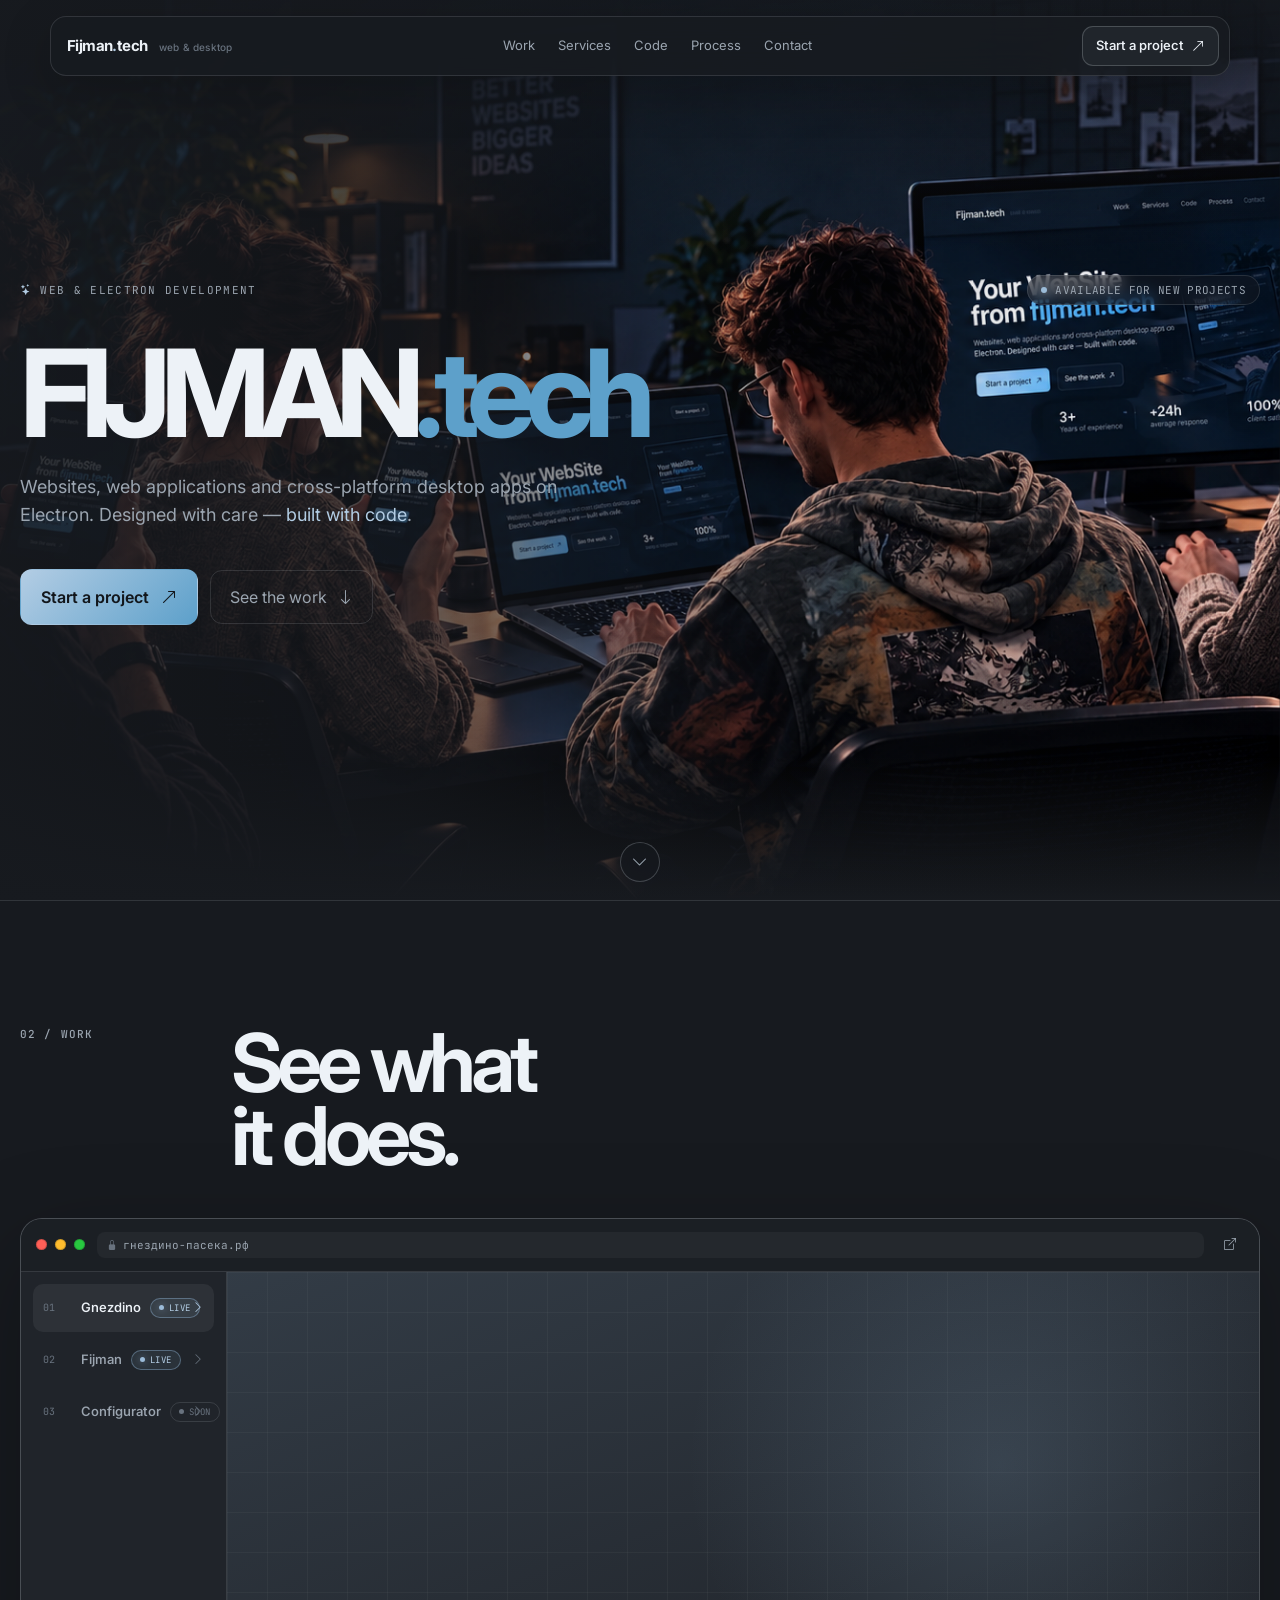
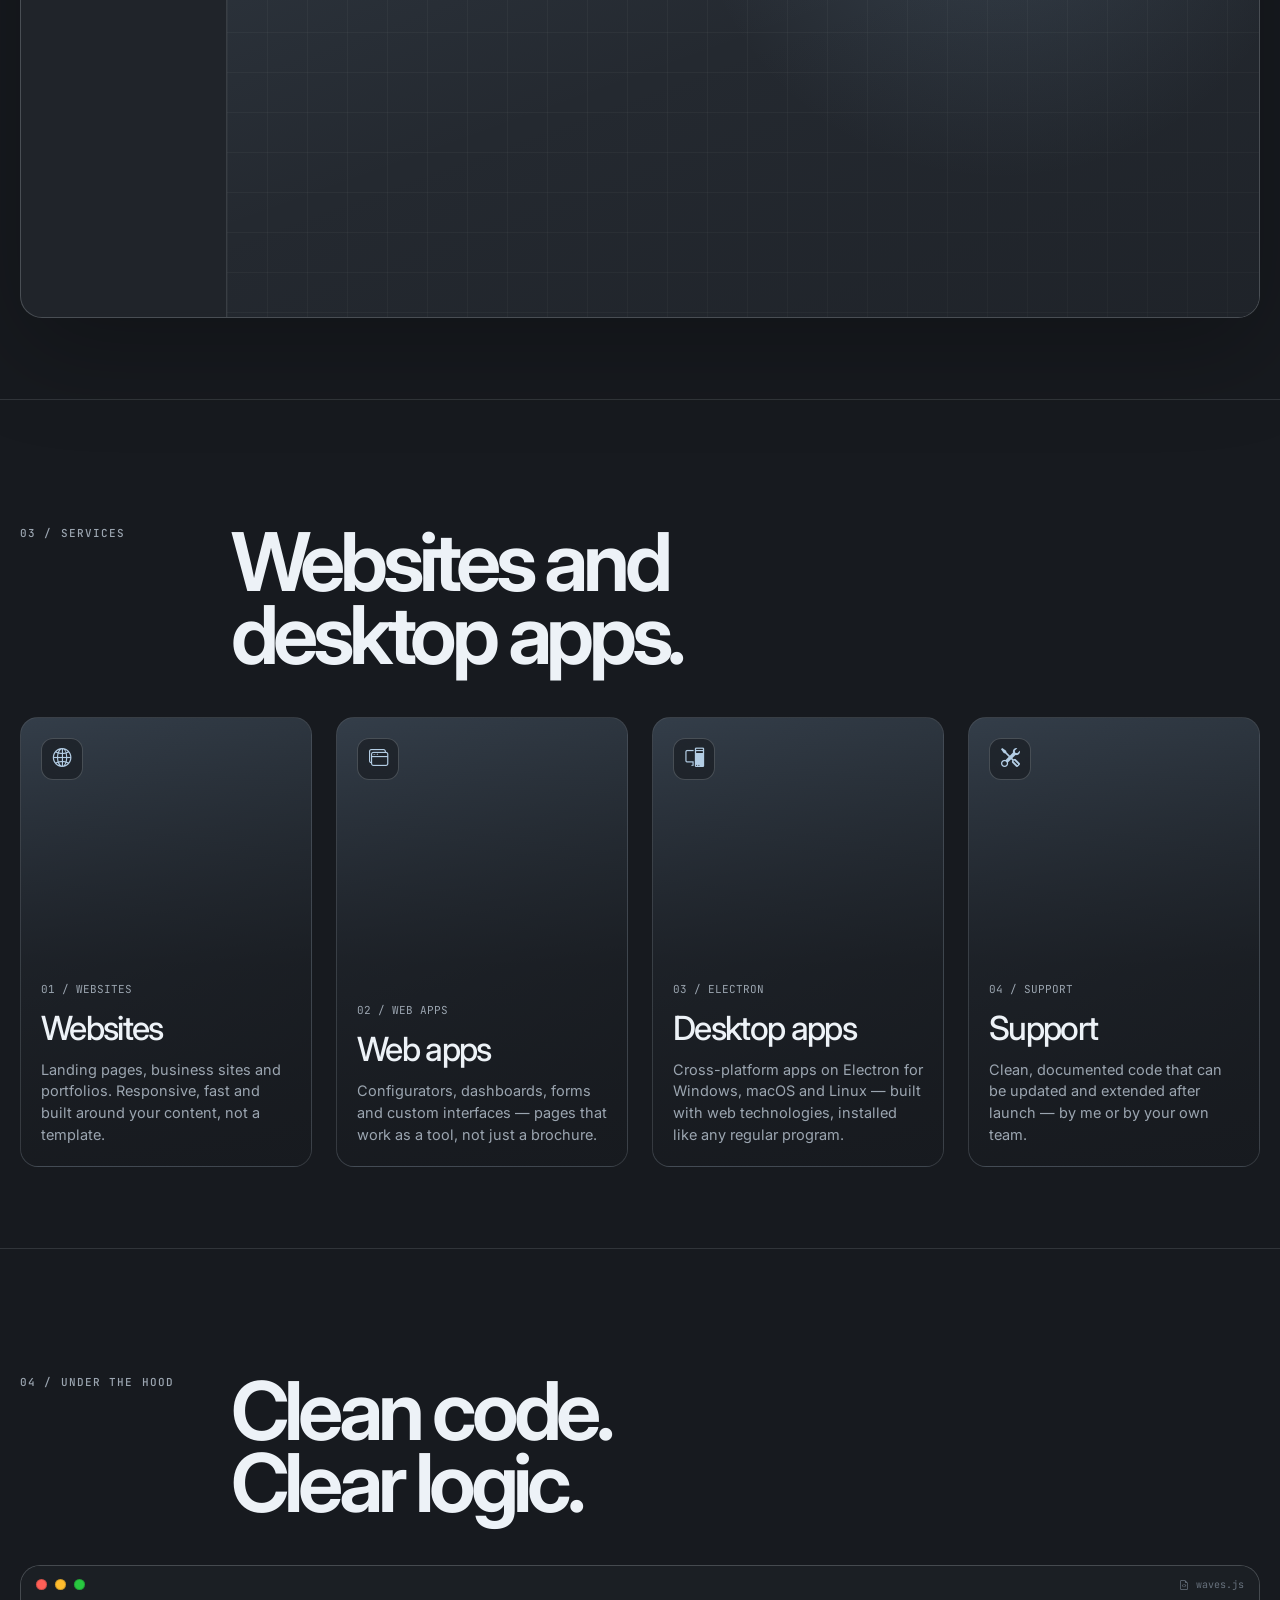
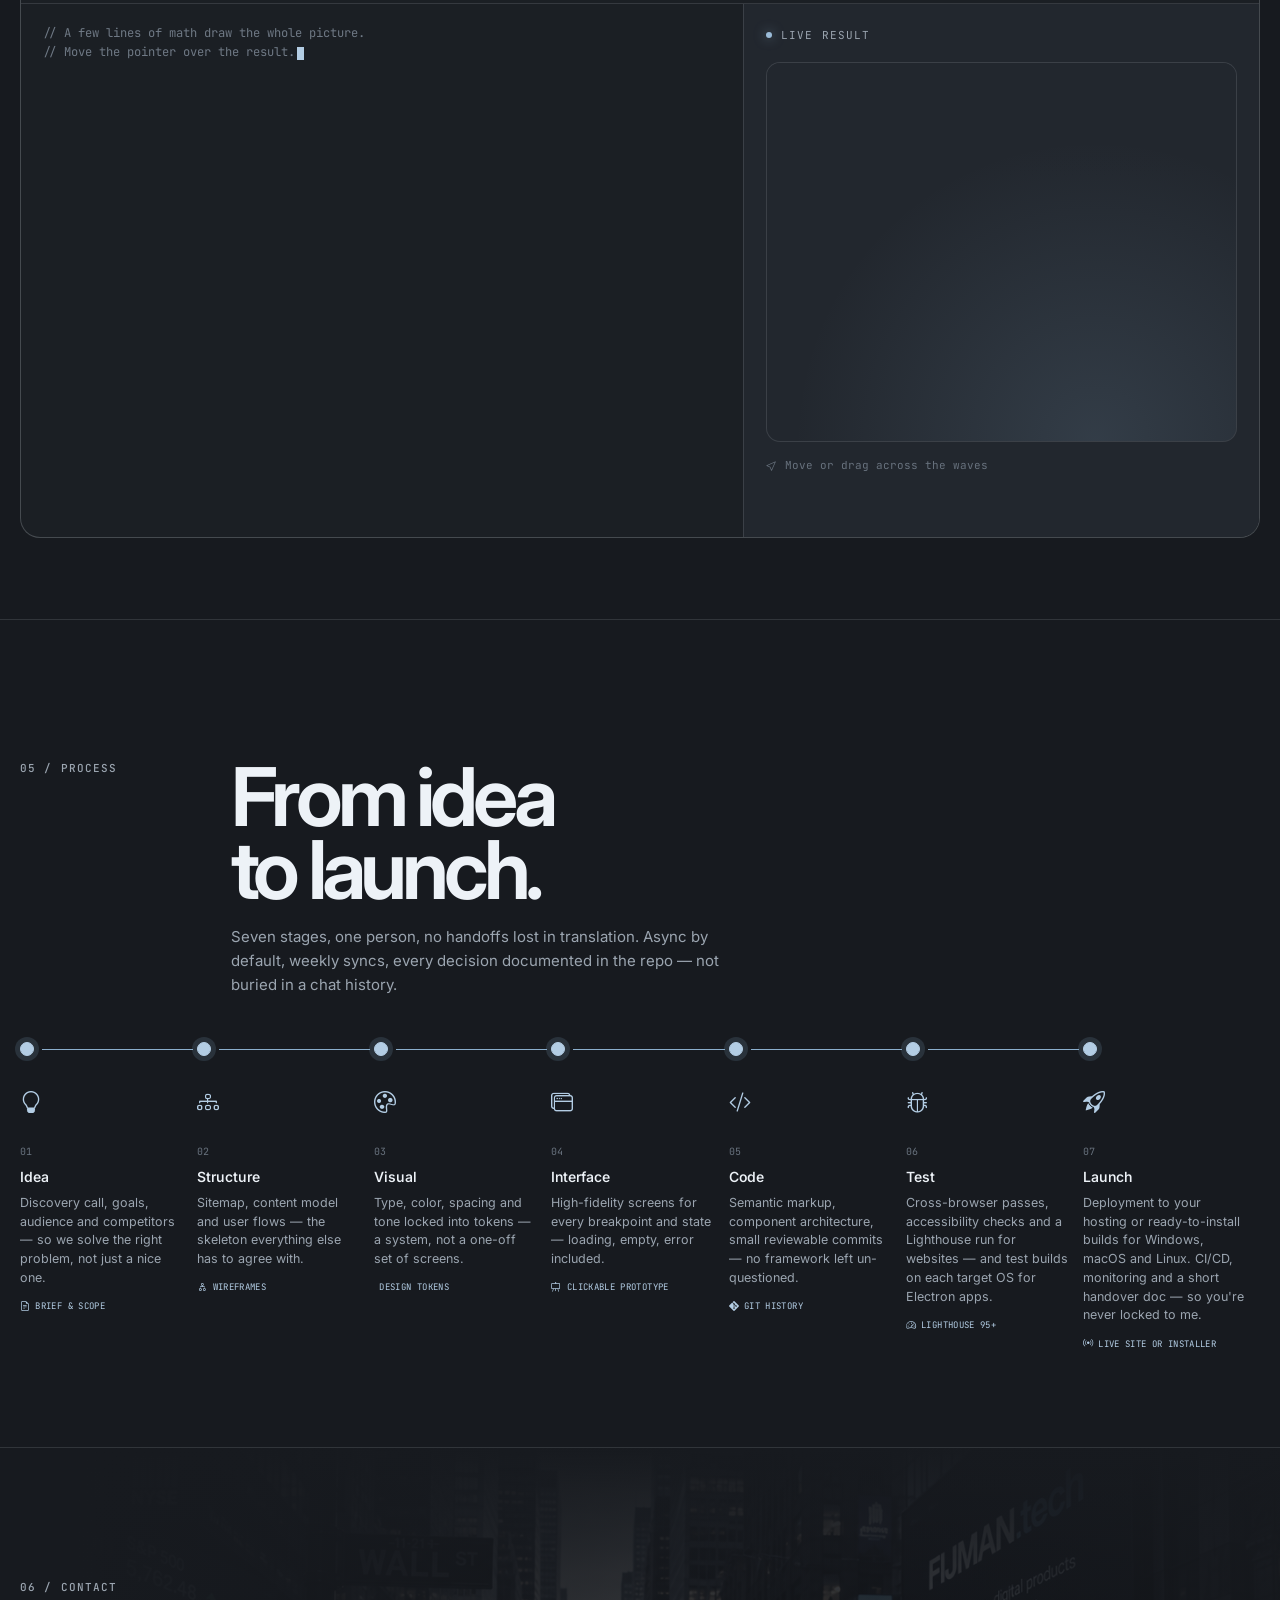
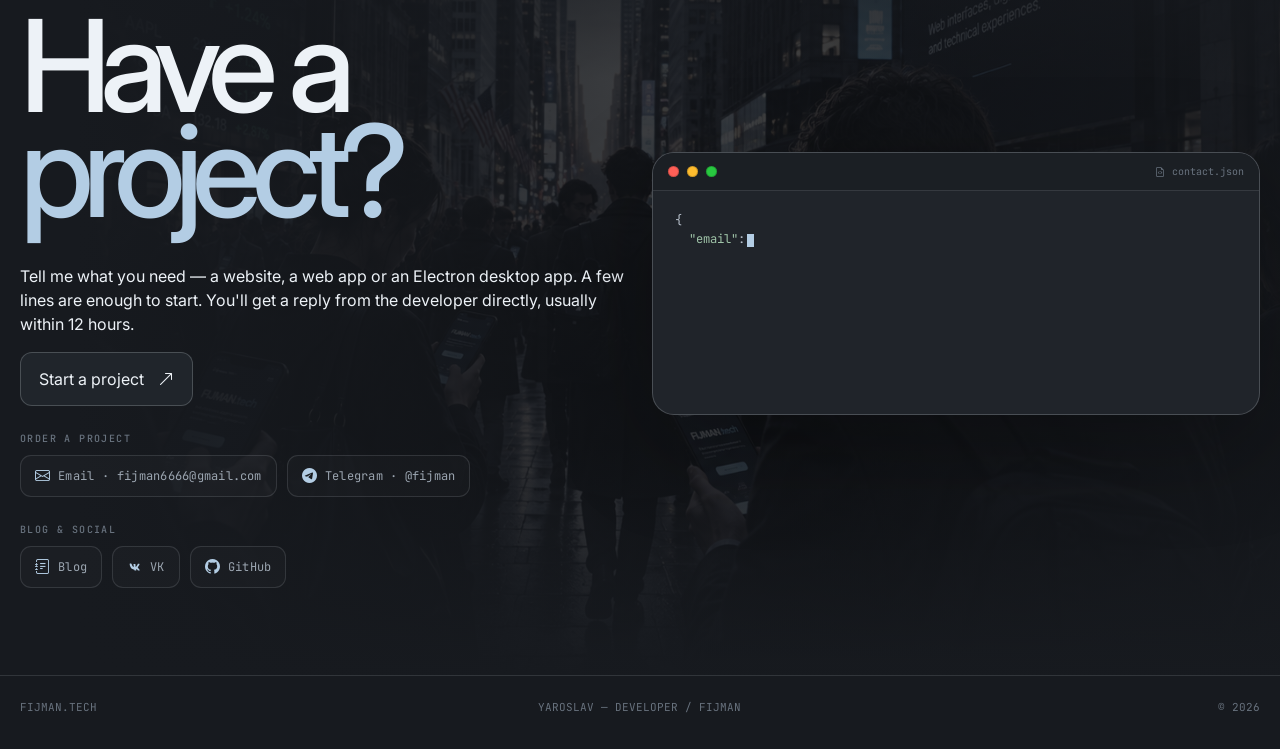
==== commit 7631d9b0: "Add files via upload" ====
--- a/index.html
+++ b/index.html
@@ -106,7 +106,7 @@
         <!-- Кнопка связи — только на ноутбуке и шире -->
         <a
           class="cta cta-sm d-none d-lg-inline-flex"
-          href="mailto:hello@fijman.tech"
+          href="mailto:fijman6666@gmail.com"
           data-bs-toggle="modal"
           data-bs-target="#contactModal"
         >
@@ -147,7 +147,7 @@
         <a href="#process"><i class="bi bi-signpost-split"></i> <span data-i18n="navProcess">Process</span></a>
         <a href="#contact"><i class="bi bi-envelope"></i> <span data-i18n="navContact">Contact</span></a>
 
-        <a class="cta" href="mailto:hello@fijman.tech" data-bs-toggle="modal" data-bs-target="#contactModal">
+        <a class="cta" href="mailto:fijman6666@gmail.com" data-bs-toggle="modal" data-bs-target="#contactModal">
           <span data-i18n="ctaStartProject">Start a project</span>
           <i class="bi bi-arrow-up-right"></i>
         </a>
@@ -173,9 +173,9 @@
         <!-- WebP в ~25 раз легче PNG; на телефоне грузится облегчённая версия -->
         <picture>
           <source media="(max-width: 767.98px)" srcset="assets/img/SiteBG-mobile.webp" type="image/webp">
-          <source srcset="assets/img/SiteBG.webp" type="image/webp">
+          <source srcset="assets\img\YourWebSite_3.png" type="image/webp">
           <img
-            src="assets/img/SiteBG.png"
+            src="assets\img\YourWebSite_3.png"
             width="1672"
             height="940"
             alt=""
@@ -213,7 +213,7 @@
             </p>
 
             <div class="hero-actions reveal">
-              <a class="cta-primary" href="mailto:hello@fijman.tech" data-bs-toggle="modal" data-bs-target="#contactModal">
+              <a class="cta-primary" href="mailto:fijman6666@gmail.com" data-bs-toggle="modal" data-bs-target="#contactModal">
                 <span data-i18n="ctaStartProject">Start a project</span>
                 <i class="bi bi-arrow-up-right"></i>
               </a>
@@ -855,7 +855,7 @@
       <div class="contact-bg" aria-hidden="true">
         <img
           class="photo"
-          src="https://images.unsplash.com/photo-1506905925346-21bda4d32df4?auto=format&amp;fit=crop&amp;w=1800&amp;q=70"
+          src="assets\img\people.png"
           alt=""
           loading="lazy"
           onerror="this.classList.add('img-fail')"
@@ -887,7 +887,7 @@
             <div class="reveal">
               <a
                 class="cta"
-                href="mailto:hello@fijman.tech"
+                href="mailto:fijman6666@gmail.com"
                 data-bs-toggle="modal"
                 data-bs-target="#contactModal"
               >
@@ -906,10 +906,10 @@
 
                 <a
                   class="social-link"
-                  href="mailto:hello@fijman.tech"
+                  href="mailto:fijman6666@gmail.com"
                 >
                   <i class="bi bi-envelope" aria-hidden="true"></i>
-                  <span data-i18n="contactEmailLabel">Email</span> · hello@fijman.tech
+                  <span data-i18n="contactEmailLabel">Email</span> · fijman6666@gmail.com
                 </a>
 
                 <a
@@ -990,7 +990,7 @@
               </div>
 
 <pre class="code contact-code"><code>{
-  <span class="code-string">"email"</span>: <span class="code-string">"hello@fijman.tech"</span>,
+  <span class="code-string">"email"</span>: <span class="code-string">"fijman6666@gmail.com"</span>,
   <span class="code-string">"telegram"</span>: <span class="code-string">"@fijman"</span>,
   <span class="code-string">"response_time"</span>: <span class="code-string">"&lt; 12h"</span>,
   <span class="code-string">"timezone"</span>: <span class="code-string">"UTC+3"</span>,
@@ -1138,11 +1138,11 @@
             <div class="contact-options">
 
               <div class="contact-option">
-                <a class="contact-option-link" id="modalEmail" href="mailto:hello@fijman.tech">
+                <a class="contact-option-link" id="modalEmail" href="mailto:fijman6666@gmail.com">
                   <span class="contact-option-icon"><i class="bi bi-envelope" aria-hidden="true"></i></span>
                   <span class="contact-option-text">
                     <strong data-i18n="contactEmailLabel">Email</strong>
-                    <small>hello@fijman.tech</small>
+                    <small>fijman6666@gmail.com</small>
                   </span>
                   <i class="bi bi-arrow-up-right contact-option-arrow" aria-hidden="true"></i>
                 </a>
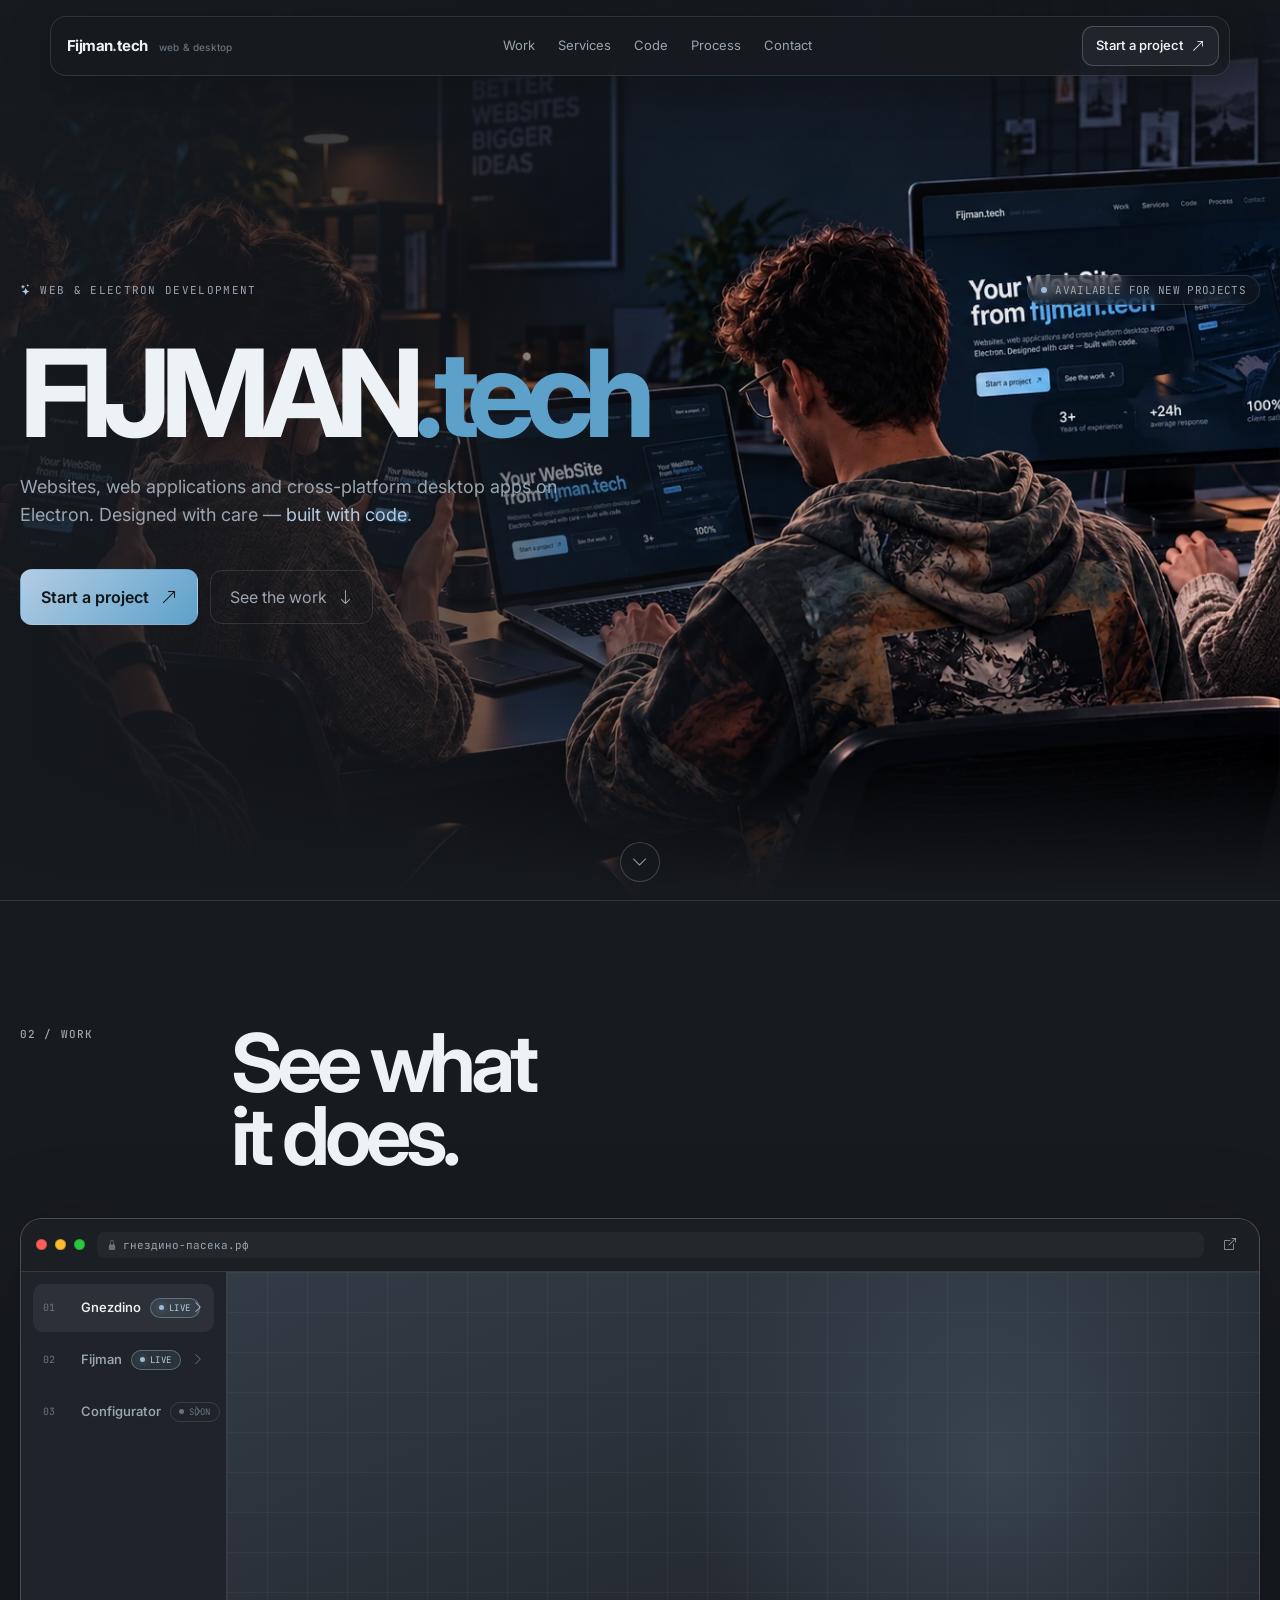
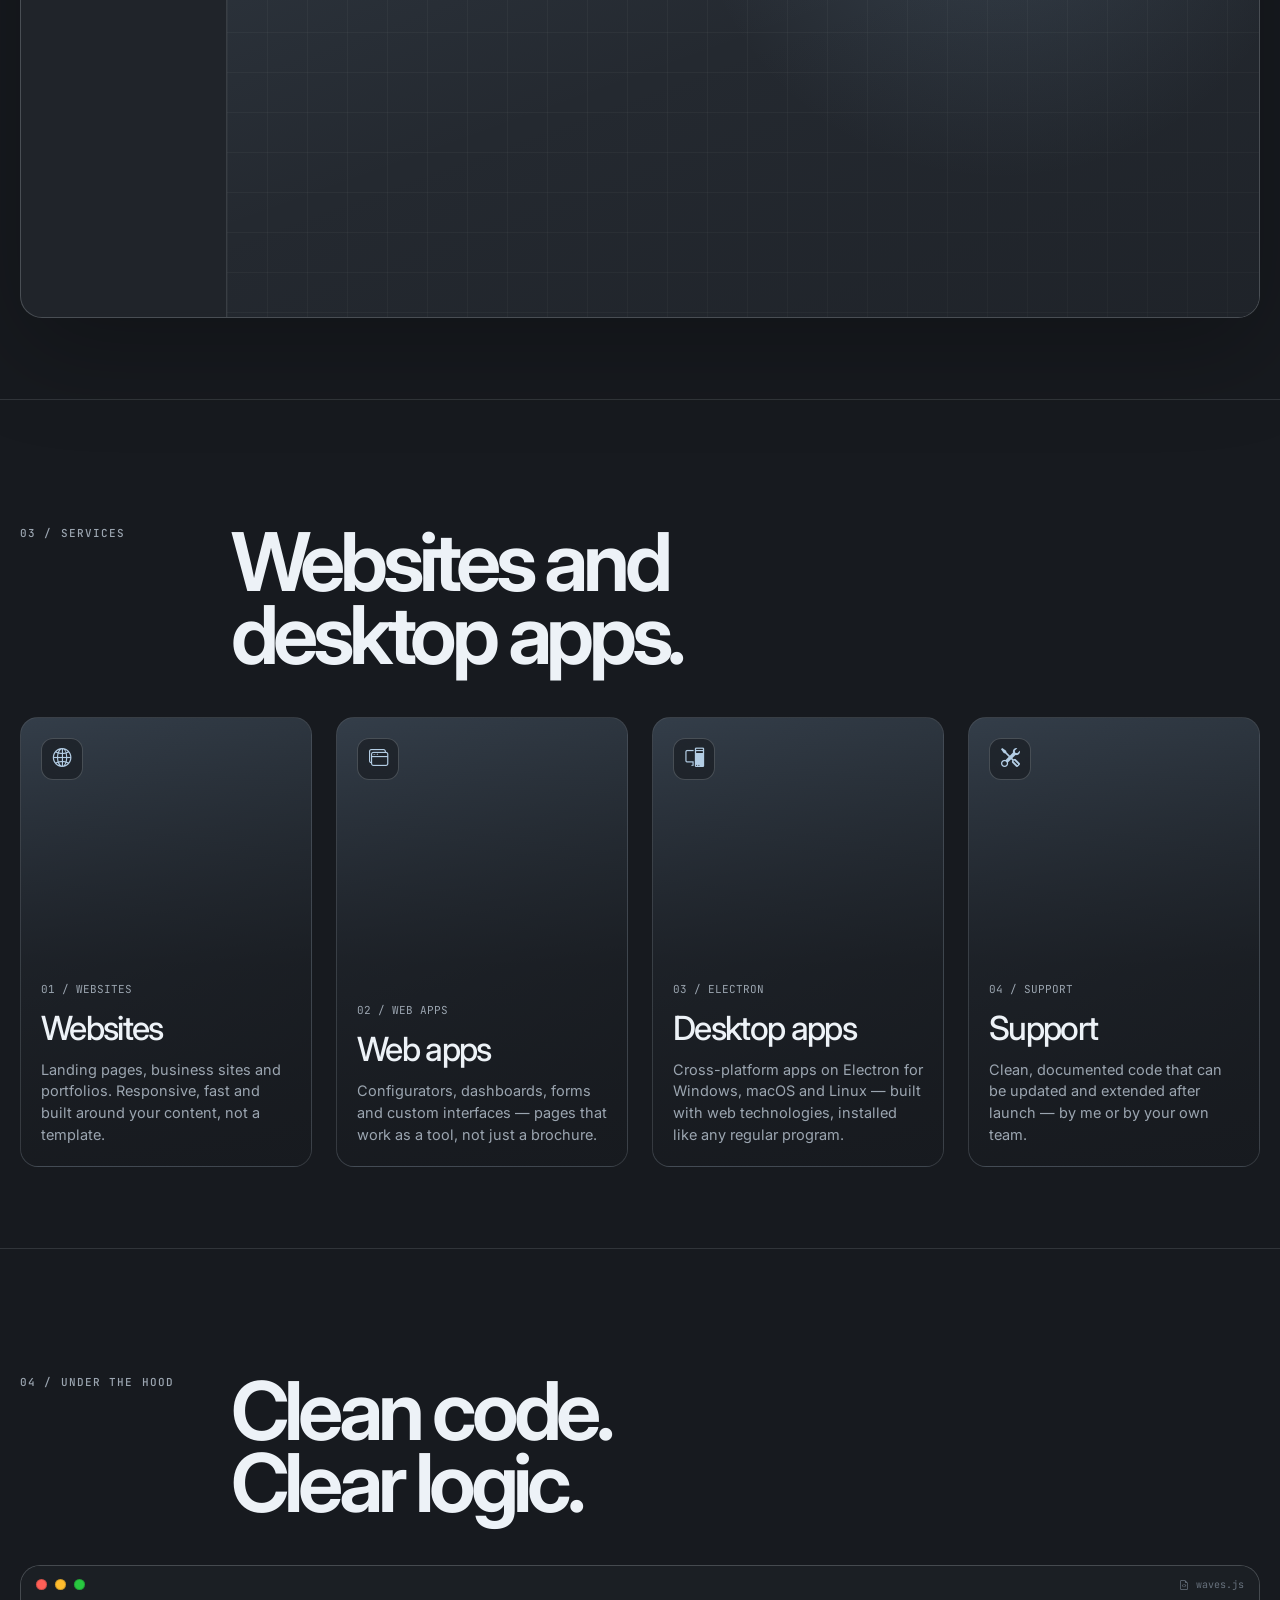
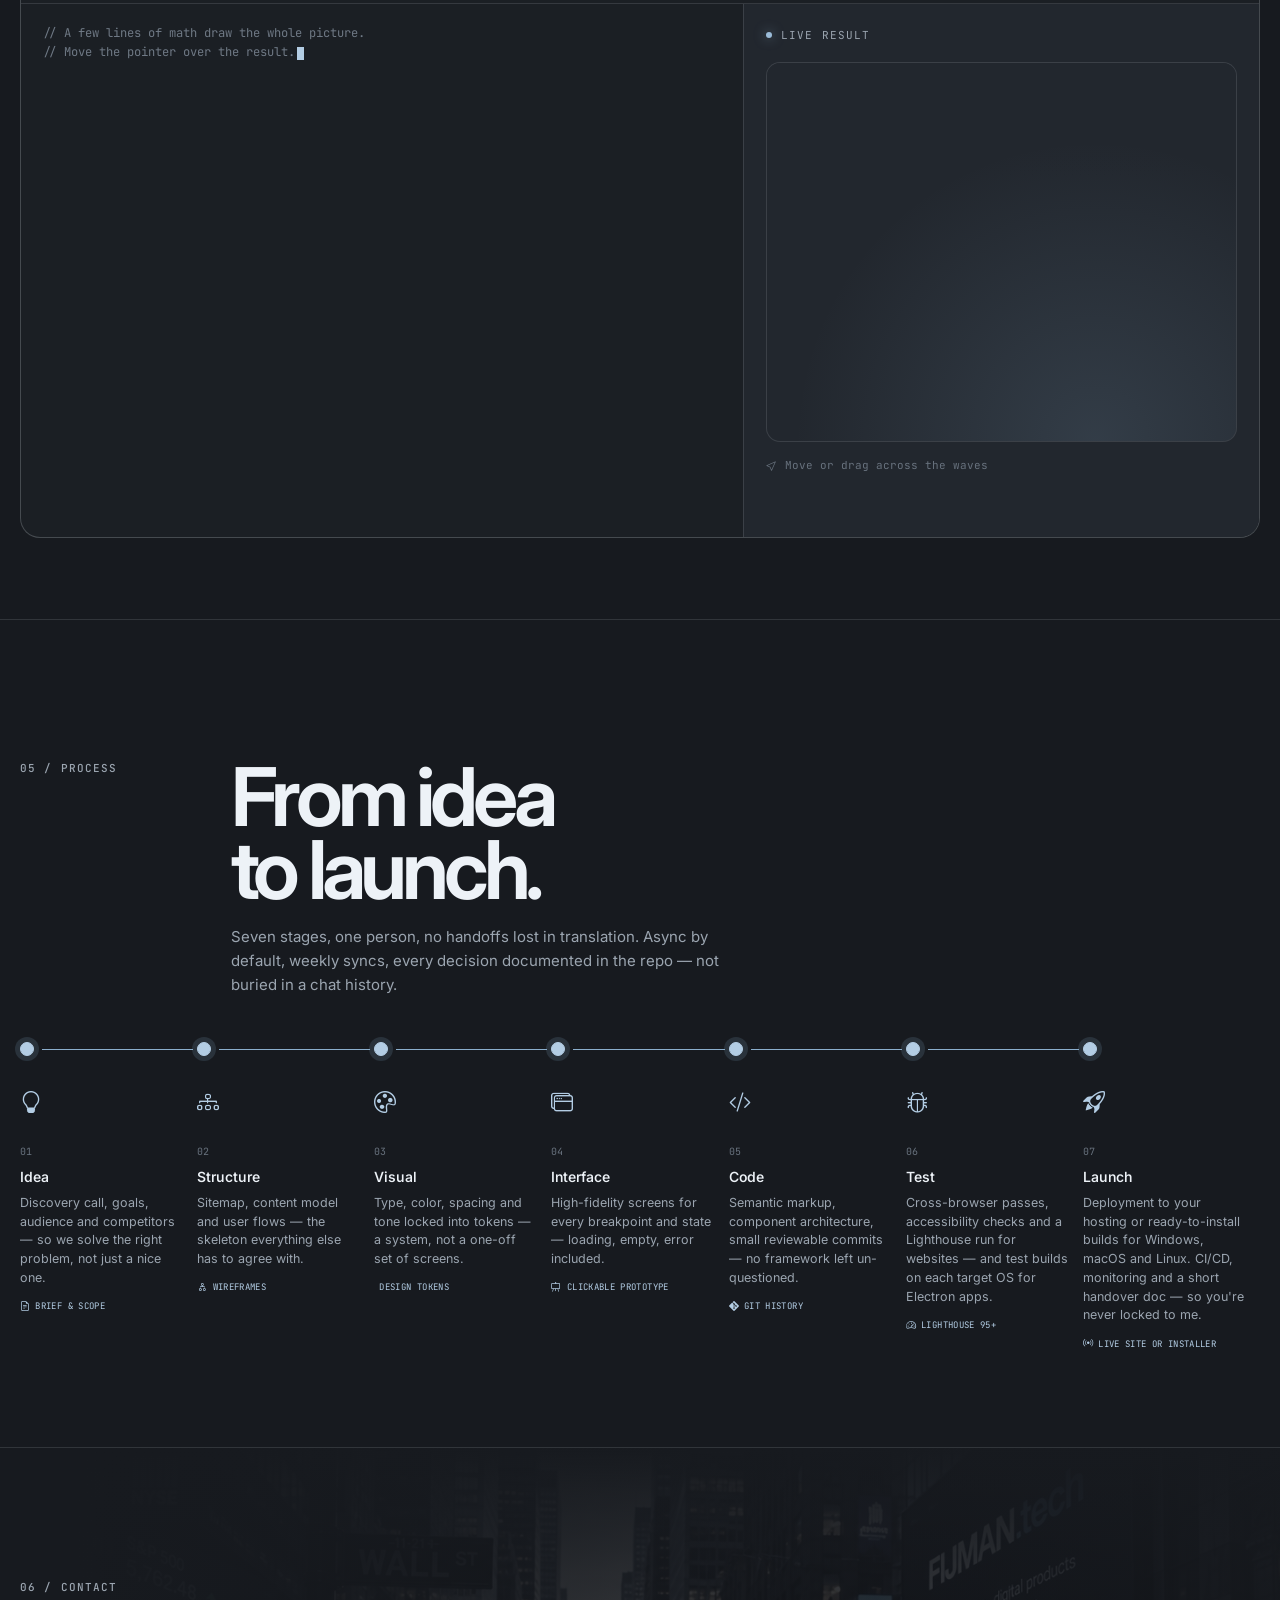
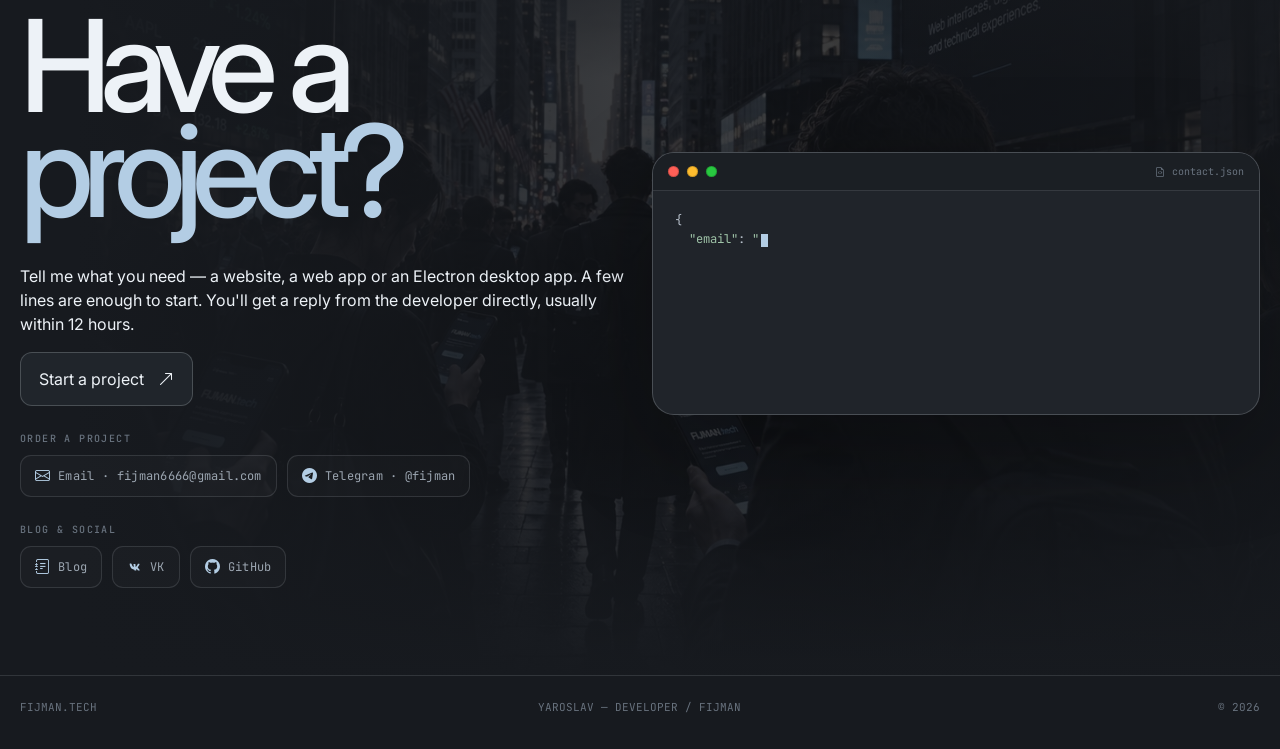
==== commit 401535fd: "Add files via upload" ====
--- a/index.html
+++ b/index.html
@@ -172,10 +172,10 @@
       <div class="hero-bg" aria-hidden="true">
         <!-- WebP в ~25 раз легче PNG; на телефоне грузится облегчённая версия -->
         <picture>
-          <source media="(max-width: 767.98px)" srcset="assets/img/SiteBG-mobile.webp" type="image/webp">
-          <source srcset="assets\img\YourWebSite_3.png" type="image/webp">
+          <source media="(max-width: 767.98px)" srcset="assets/img/YourWebSite_3.webp" type="image/webp">
+          <source srcset="assets\img\YourWebSite_3.webp" type="image/webp">
           <img
-            src="assets\img\YourWebSite_3.png"
+            src="assets\img\YourWebSite_3.webp"
             width="1672"
             height="940"
             alt=""
@@ -855,7 +855,7 @@
       <div class="contact-bg" aria-hidden="true">
         <img
           class="photo"
-          src="assets\img\people.png"
+          src="assets\img\people.webp"
           alt=""
           loading="lazy"
           onerror="this.classList.add('img-fail')"
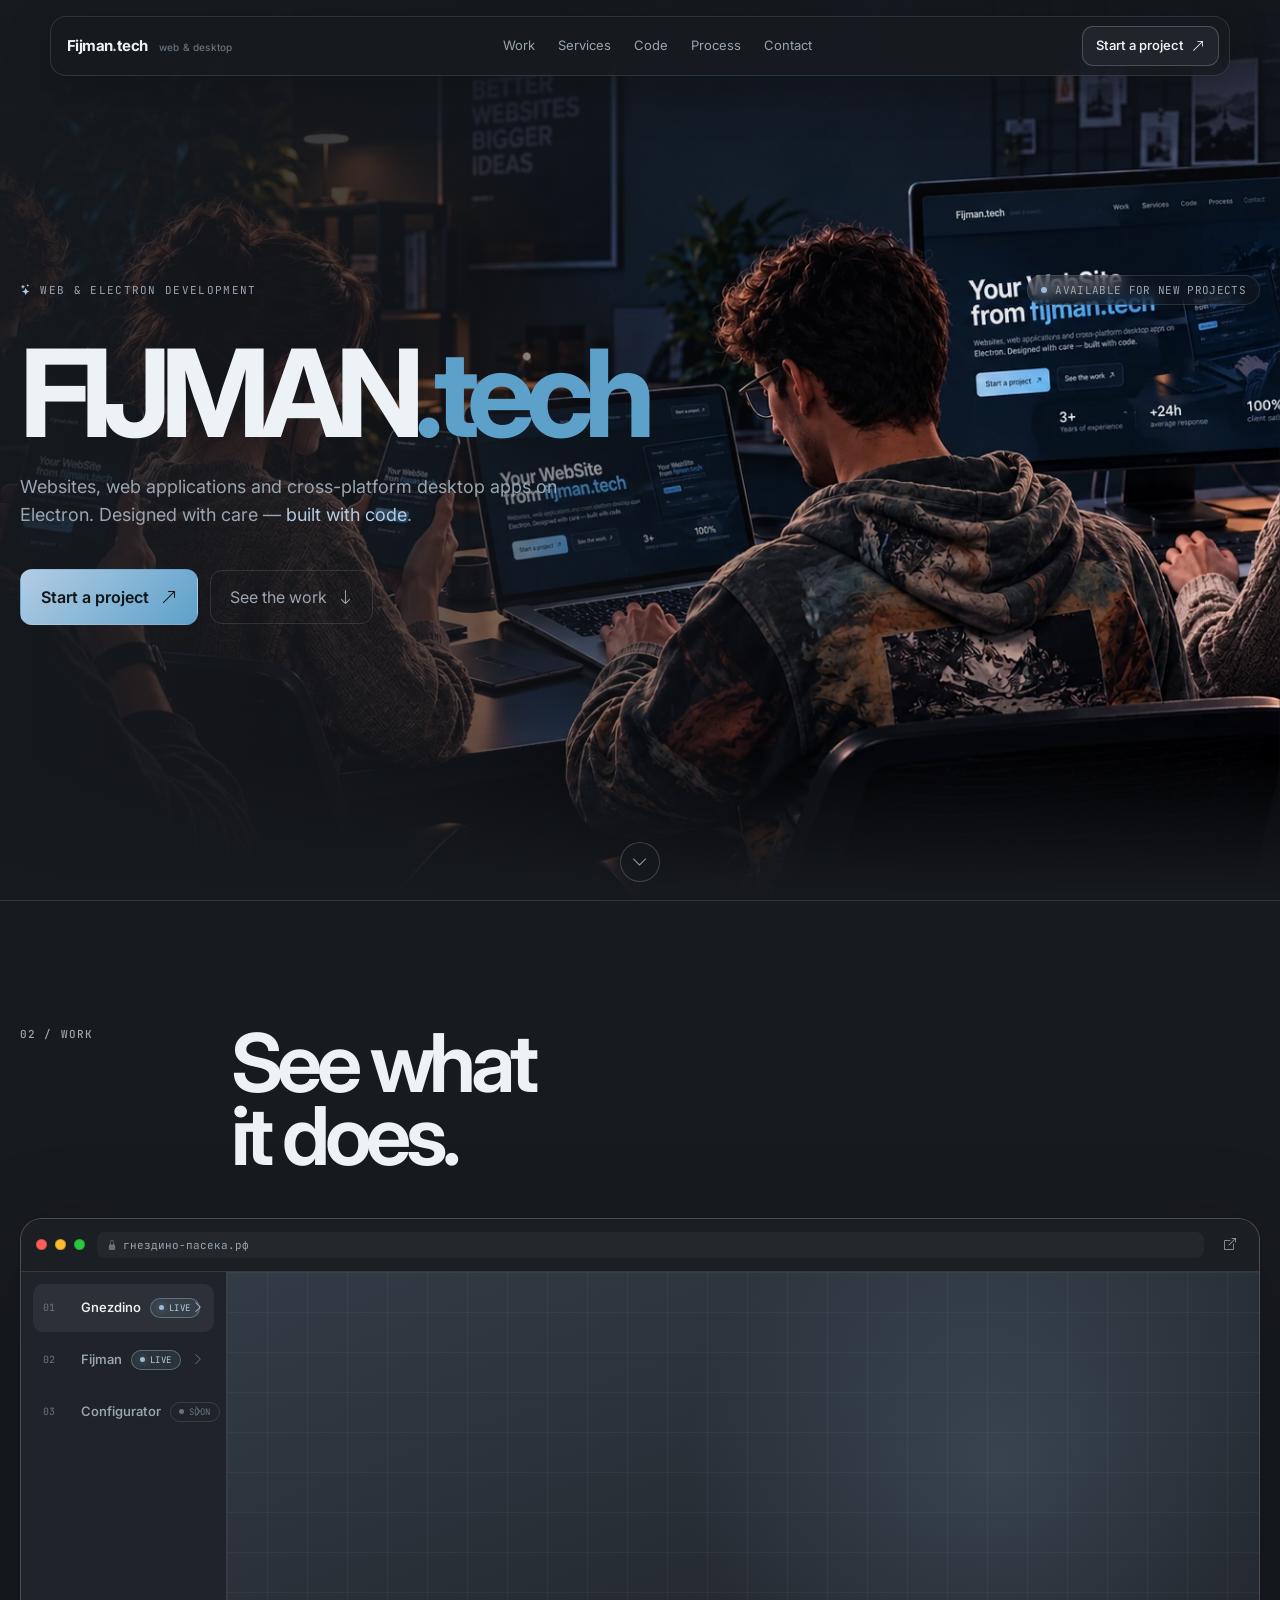
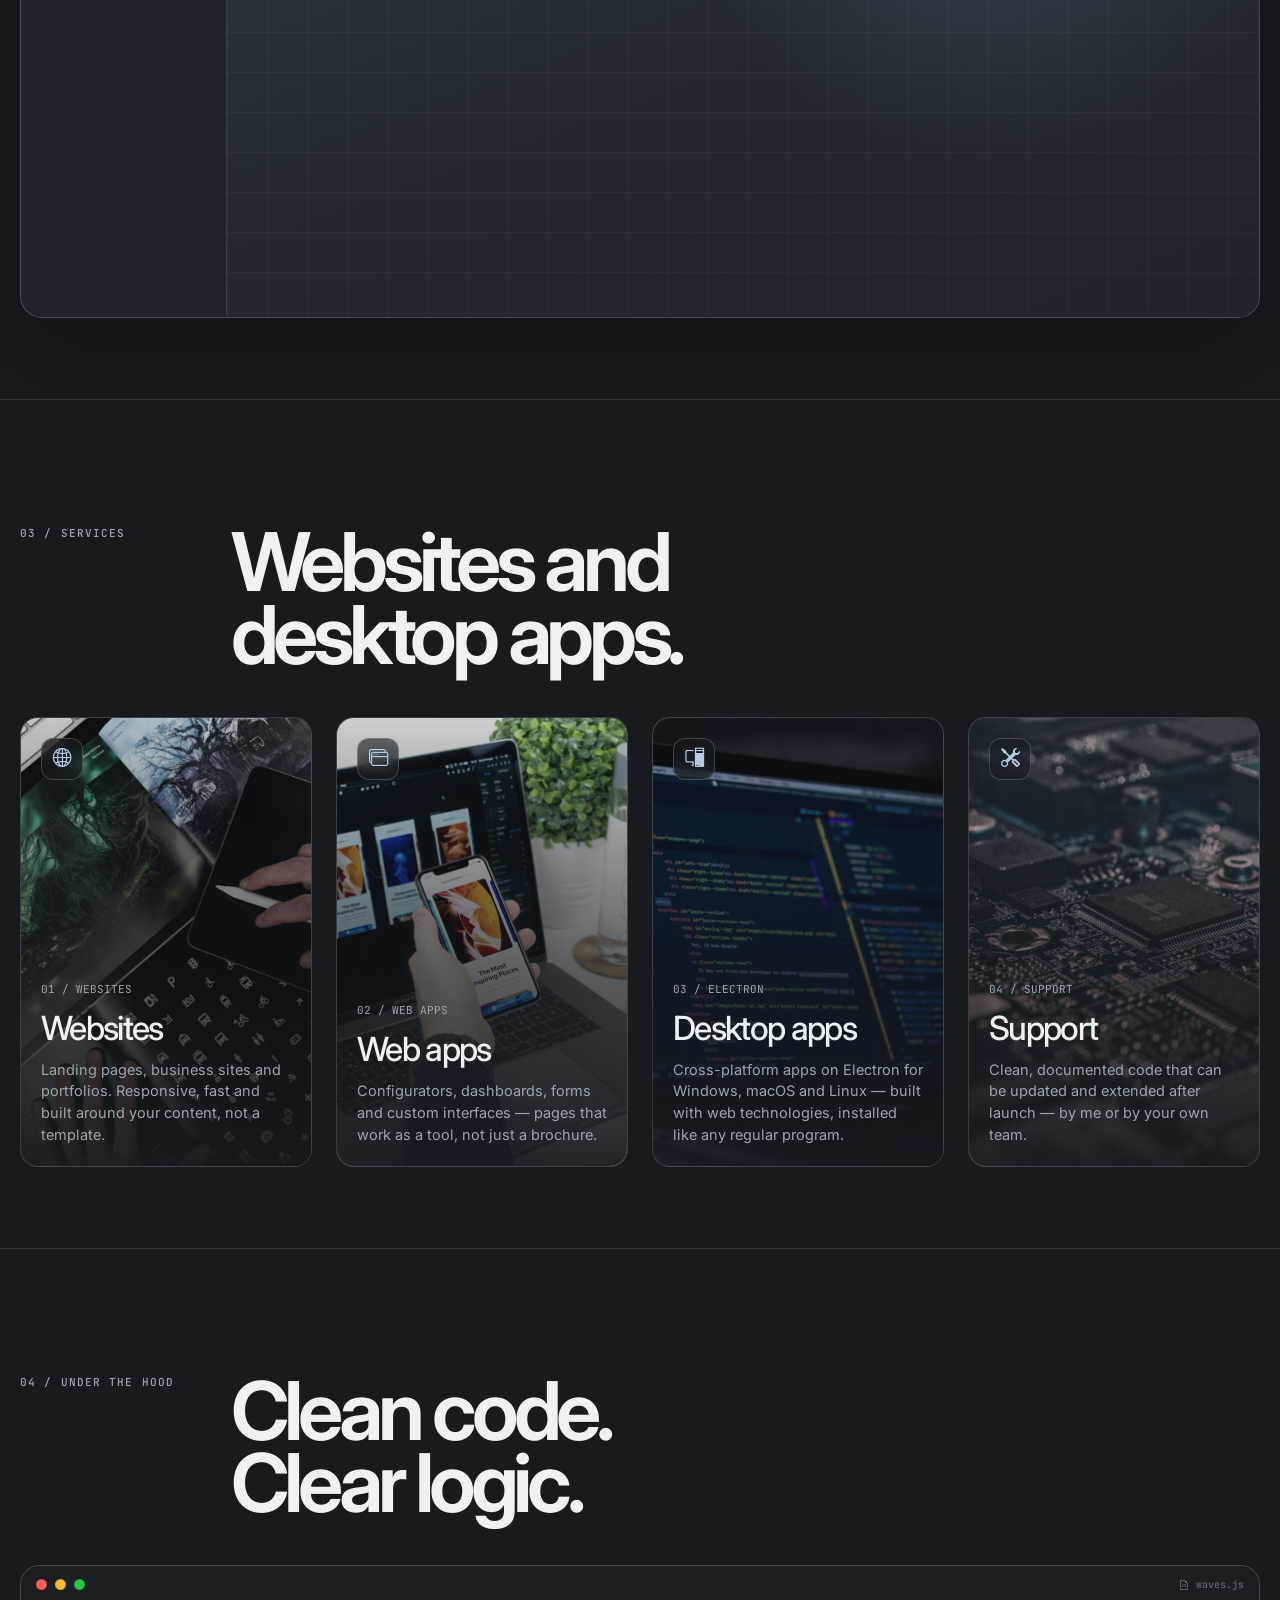
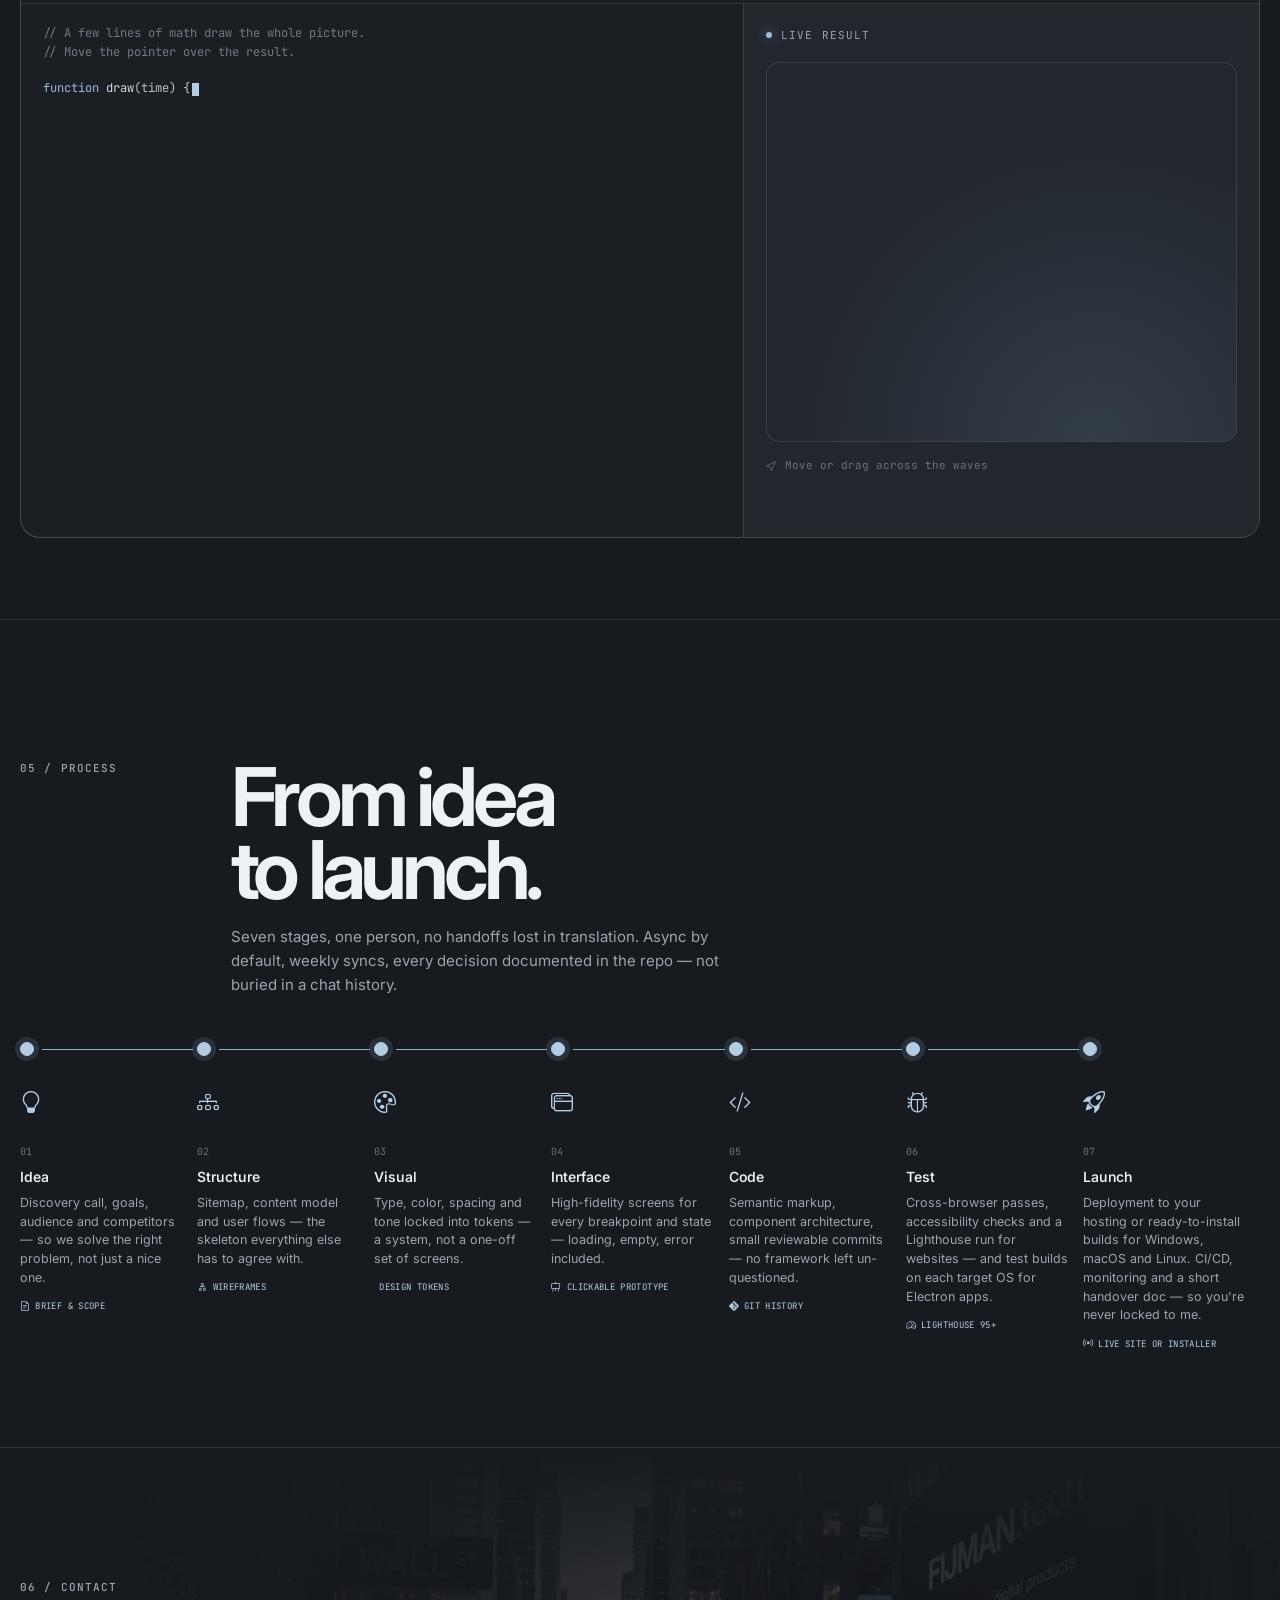
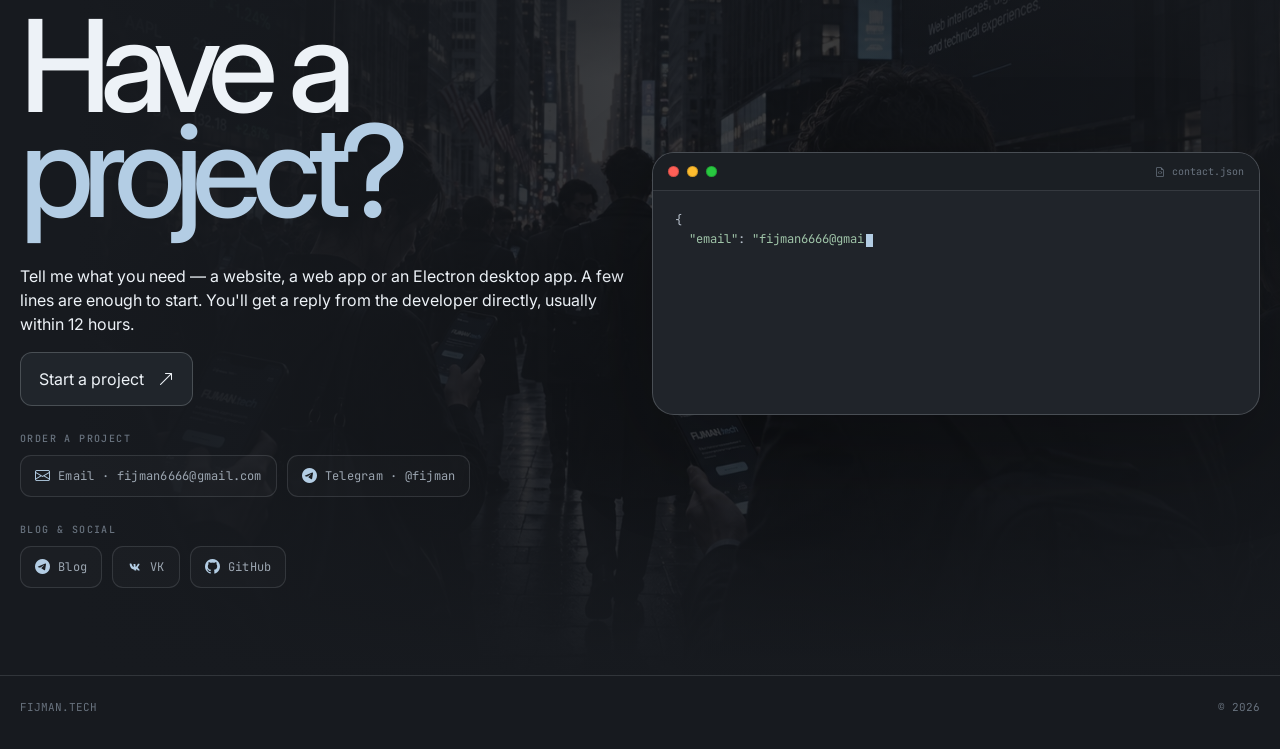
==== commit d31399d4: "Add files via upload" ====
--- a/index.html
+++ b/index.html
@@ -7,15 +7,15 @@
 
   <meta
     name="description"
-    content="Fijman — website, web application and Electron desktop app development."
+    content="Fijman.tech — Web Development"
   >
 
-  <title>Fijman — Web &amp; Electron Development</title>
+  <title>Fijman.tech — Web Development</title>
   <meta name="color-scheme" content="dark">
-  <link rel="icon" type="image/png" href="assets/img/favicon-192.png">
-  <link rel="apple-touch-icon" href="assets/img/apple-touch-icon.png">
-
-  <!-- =========================================================
+  <link rel="icon"  href="assets/img/logo.png">
+  <link rel="apple-touch-icon" href="assets/img/logo.png">
+
+  <!-- ========================================================
        I18N: определяем язык ДО отрисовки страницы, чтобы не было
        вспышки английского текста перед переключением на русский.
        Сам перевод текста происходит позже (см. основной блок
@@ -414,7 +414,7 @@
 
           <img
             class="photo"
-            src="https://images.unsplash.com/photo-1558655146-9f40138edfeb?auto=format&amp;fit=crop&amp;w=900&amp;q=70"
+            src="assets\img\img\photo-1558655146-9f40138edfeb.avif"
             alt="Responsive website layouts on different devices"
             data-i18n-attr-alt="altWebPhoto"
             loading="lazy"
@@ -448,7 +448,7 @@
 
           <img
             class="photo"
-            src="https://images.unsplash.com/photo-1545235617-9465d2a55698?auto=format&amp;fit=crop&amp;w=900&amp;q=70"
+            src="assets\img\img\photo-1545235617-9465d2a55698.avif"
             alt="Web application interface on a computer"
             data-i18n-attr-alt="altAppsPhoto"
             loading="lazy"
@@ -482,7 +482,7 @@
 
           <img
             class="photo"
-            src="https://images.unsplash.com/photo-1518770660439-4636190af475?auto=format&amp;fit=crop&amp;w=900&amp;q=70"
+            src="assets\img\img\photo-1555066931-4365d14bab8c.avif"
             alt="Desktop computer running a cross-platform app"
             data-i18n-attr-alt="altDesktopPhoto"
             loading="lazy"
@@ -517,7 +517,7 @@
 
           <img
             class="photo"
-            src="https://images.unsplash.com/photo-1555066931-4365d14bab8c?auto=format&amp;fit=crop&amp;w=900&amp;q=70"
+            src="assets\img\img\photo-1518770660439-4636190af475.avif"
             alt="Clean web development code on a screen"
             data-i18n-attr-alt="altCodePhoto"
             loading="lazy"
@@ -936,11 +936,11 @@
 
                 <a
                   class="social-link"
-                  href="https://blog.fijman.tech"
+                  href="https://t.me/fijman_tech"
                   target="_blank"
                   rel="noopener noreferrer"
                 >
-                  <i class="bi bi-journal-text" aria-hidden="true"></i>
+                  <i class="bi bi-telegram" aria-hidden="true"></i>
                   <span data-i18n="contactBlogLabel">Blog</span>
                 </a>
 
@@ -1027,7 +1027,7 @@
         </div>
 
         <div class="col-md-4 text-md-center">
-          YAROSLAV — <span data-i18n="footerDeveloperLabel">DEVELOPER</span> / FIJMAN
+          
         </div>
 
         <div class="col-md-4 text-md-end">
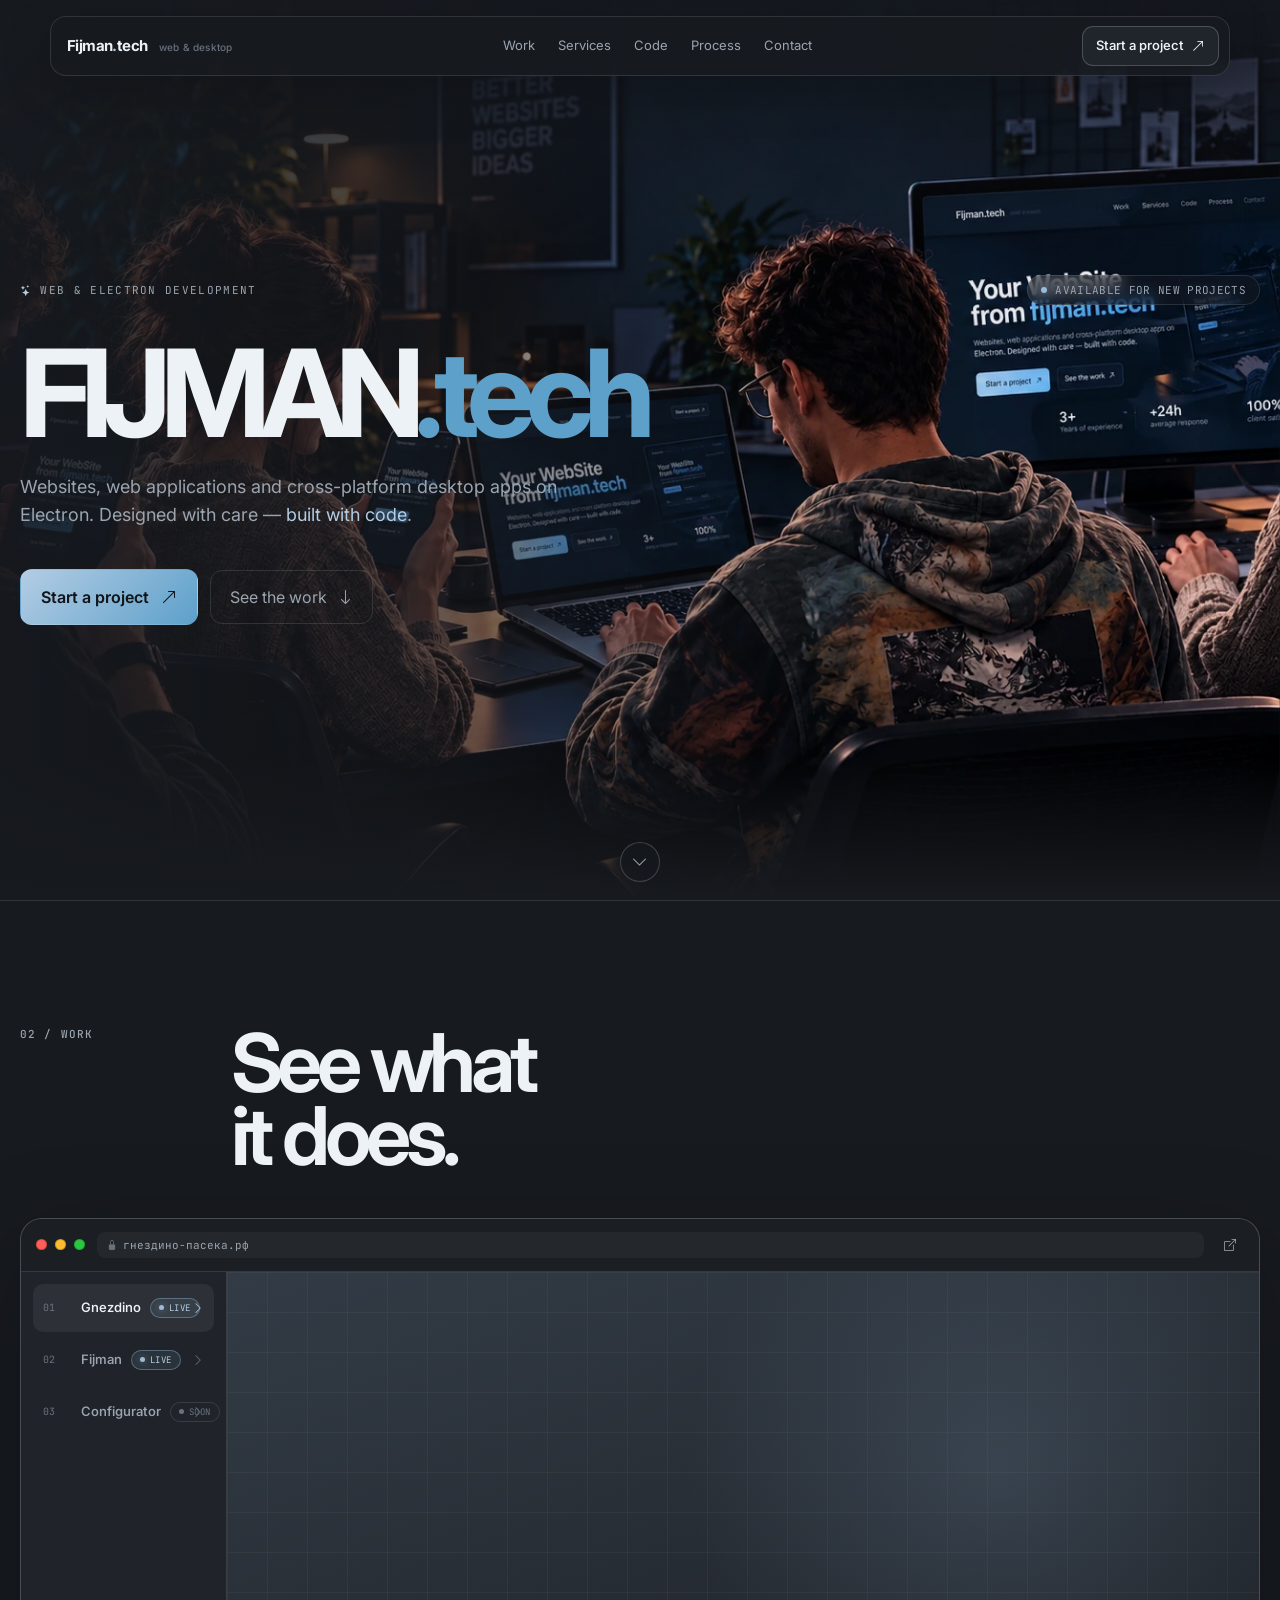
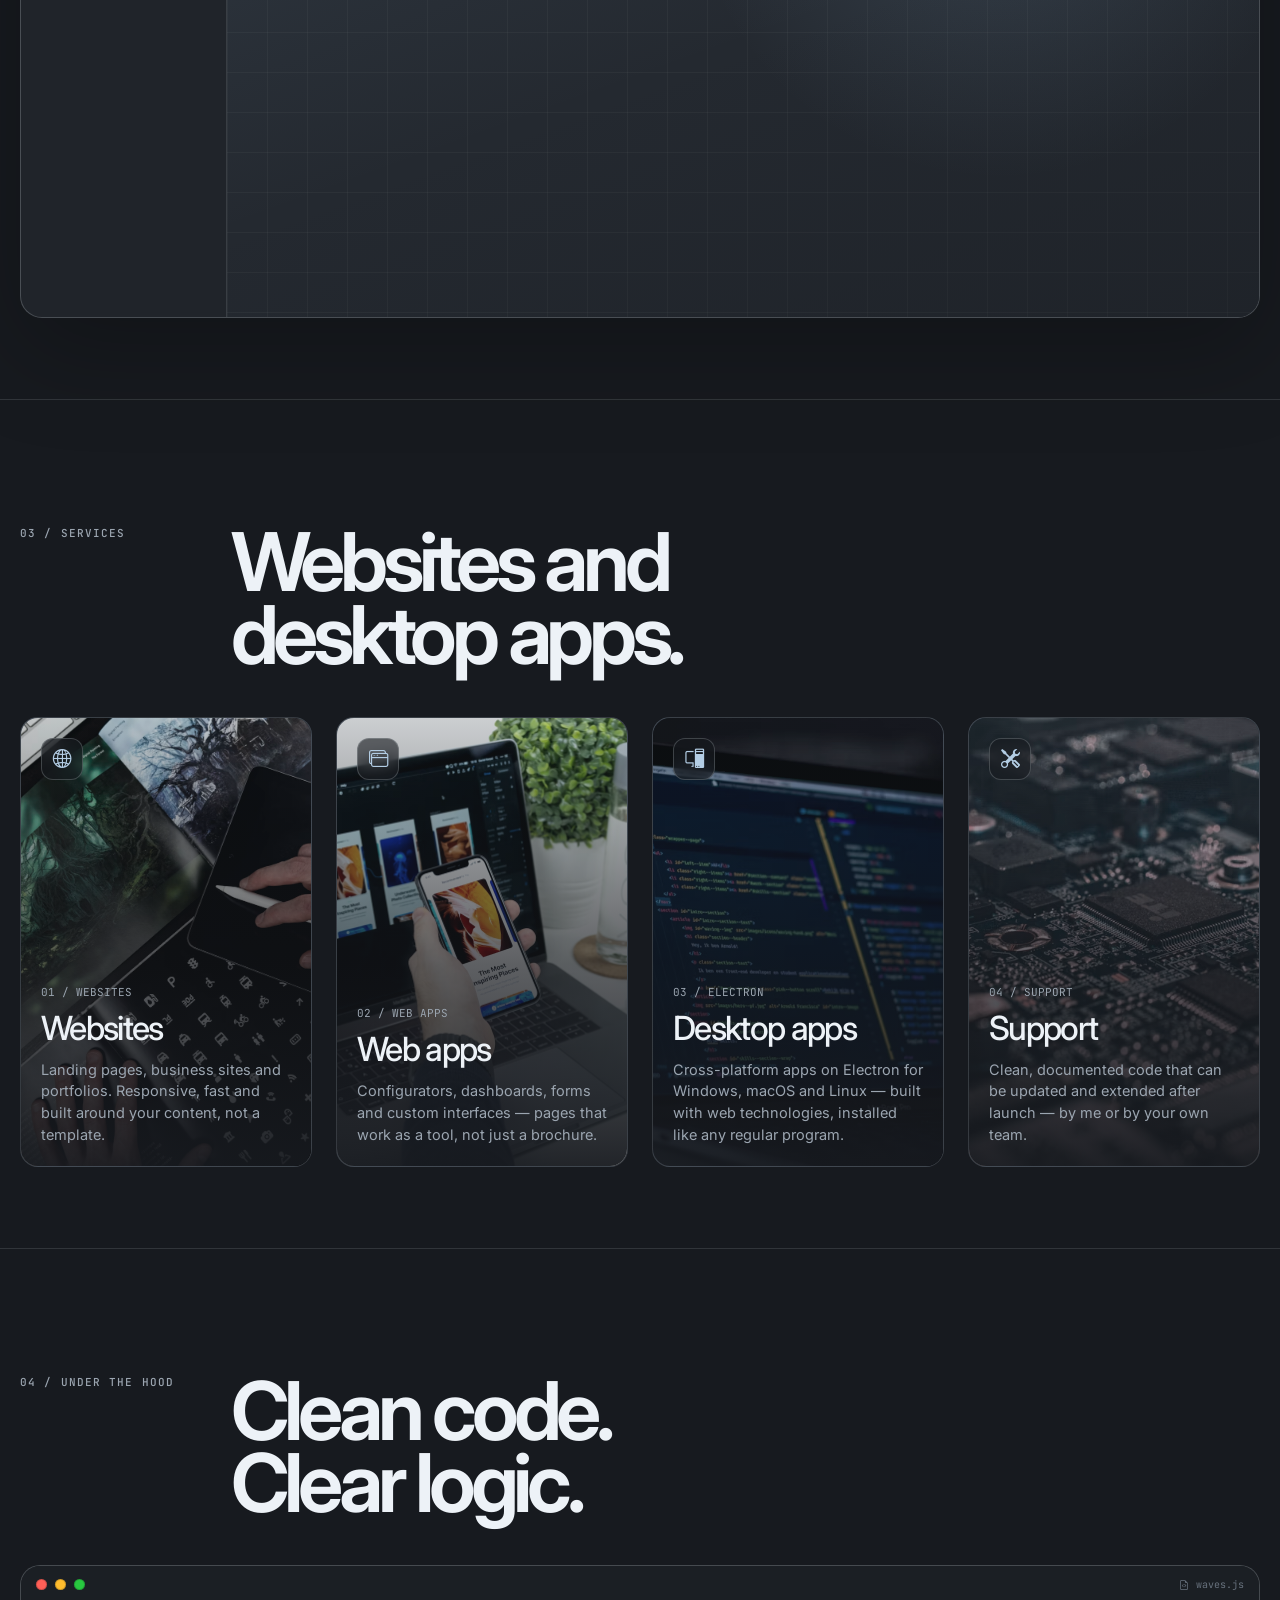
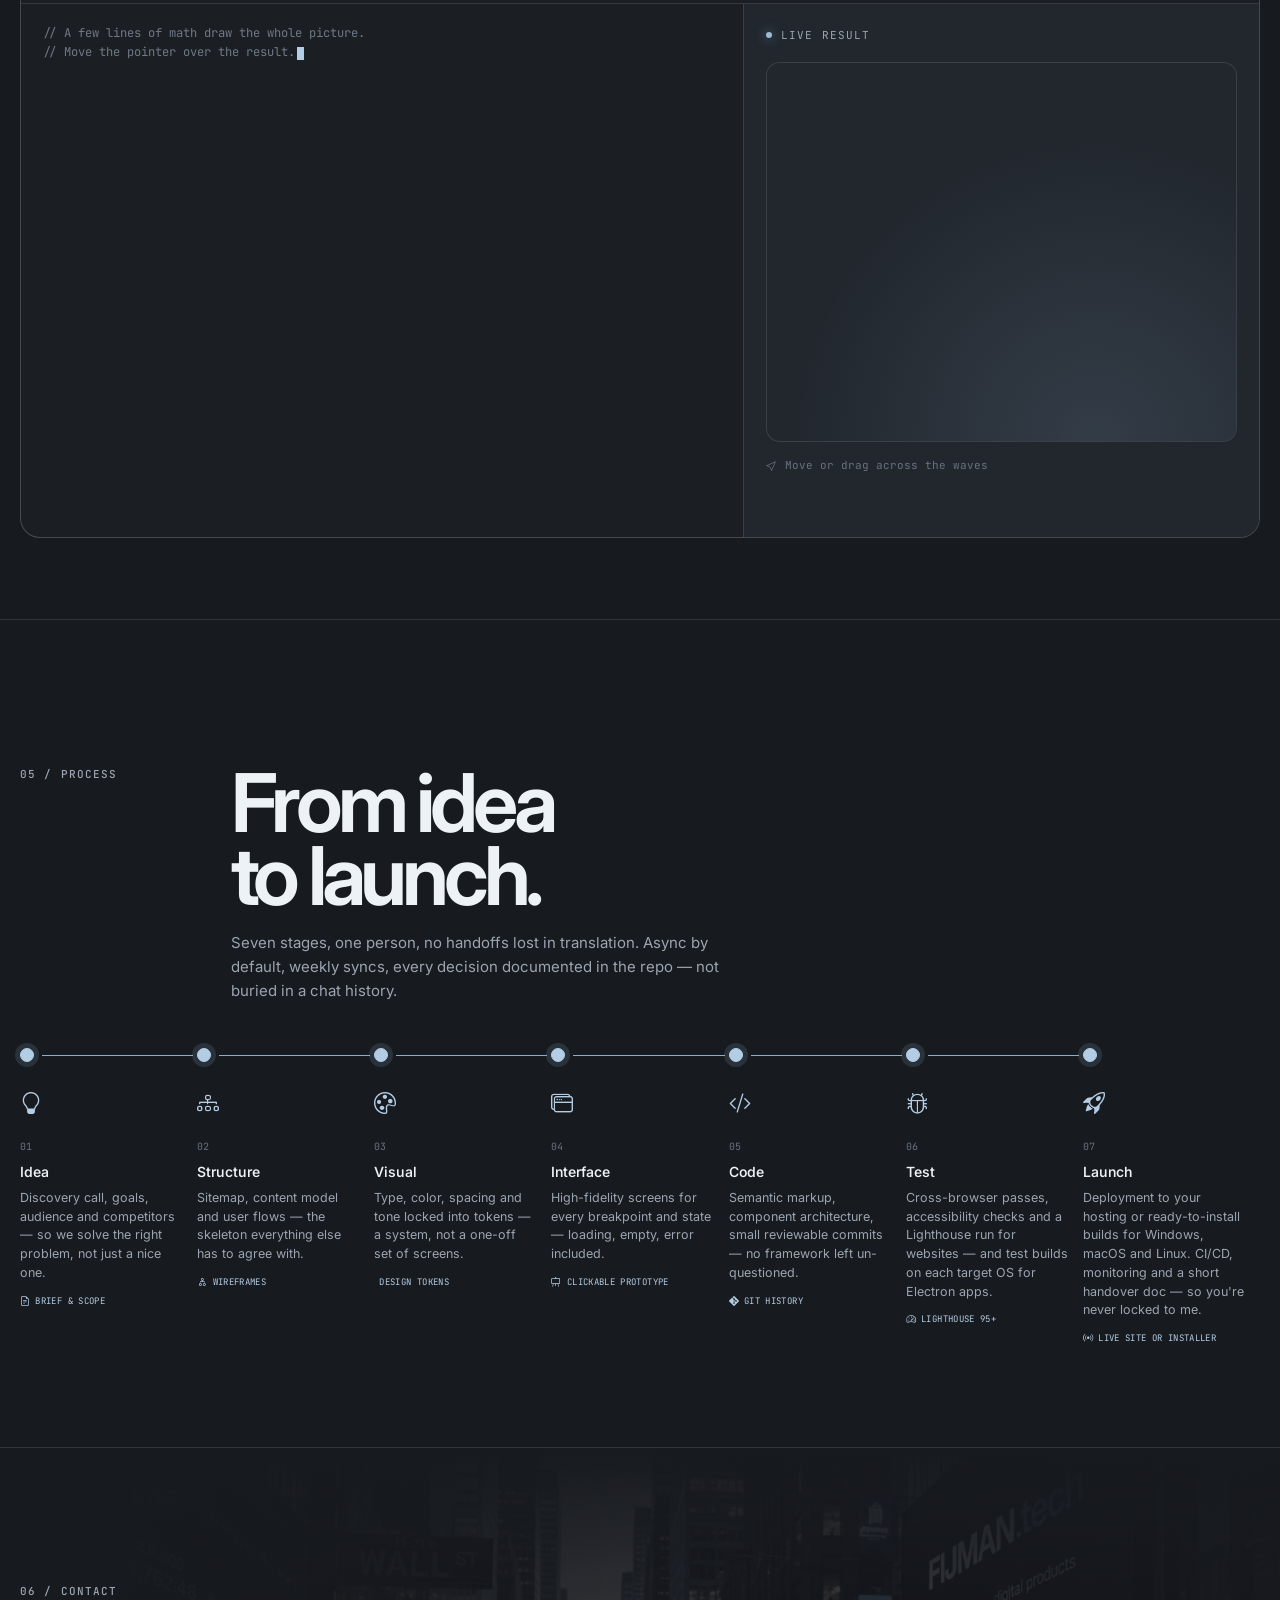
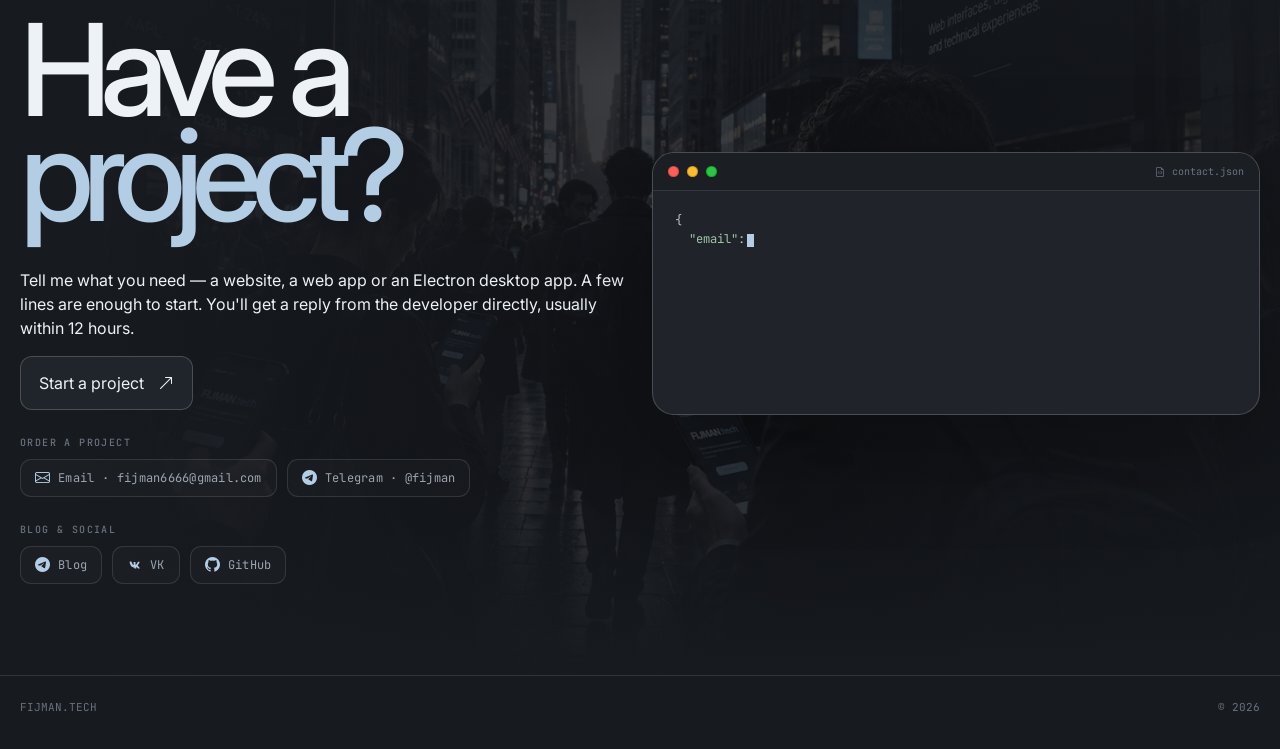
==== commit 5ce8b2a9: "Add files via upload" ====
--- a/index.html
+++ b/index.html
@@ -1,18 +1,31 @@
-<!doctype html>
-<html lang="en" data-bs-theme="dark">
 <head>
   <meta charset="UTF-8">
   <meta name="viewport" content="width=device-width, initial-scale=1, viewport-fit=cover">
   <meta name="theme-color" content="#171a1f">
-
-  <meta
-    name="description"
-    content="Fijman.tech — Web Development"
-  >
-
+  <meta name="color-scheme" content="dark">
+
+  <!-- Базовое SEO -->
   <title>Fijman.tech — Web Development</title>
-  <meta name="color-scheme" content="dark">
-  <link rel="icon"  href="assets/img/logo.png">
+  <meta name="description" content="Fijman.tech — веб-разработка, создание цифровых продуктов и сайтов. Посмотрите процессы, решения и проекты.">
+
+  <!-- Open Graph (Telegram, WhatsApp, VK, Facebook) -->
+  <meta property="og:type" content="website">
+  <meta property="og:url" content="https://fijman.tech/">
+  <meta property="og:title" content="Fijman.tech — Web Development">
+  <meta property="og:description" content="Канал и веб-студия о WEB-разработке изнутри: создание сайтов, digital-продуктов и развитие бренда.">
+  <meta property="og:image" content="https://fijman.tech/assets/img/logo.png">
+  <meta property="og:image:type" content="image/png">
+  <meta property="og:site_name" content="Fijman.tech">
+
+  <!-- Twitter / X Meta Tags -->
+  <meta name="twitter:card" content="summary">
+  <meta name="twitter:url" content="https://fijman.tech/">
+  <meta name="twitter:title" content="Fijman.tech — Web Development">
+  <meta name="twitter:description" content="Канал и веб-студия о WEB-разработке изнутри: создание сайтов, digital-продуктов и развитие бренда.">
+  <meta name="twitter:image" content="https://fijman.tech/assets/img/logo.png">
+
+  <!-- Иконки сайта -->
+  <link rel="icon" href="assets/img/logo.png">
   <link rel="apple-touch-icon" href="assets/img/logo.png">
 
   <!-- ========================================================
@@ -48,21 +61,13 @@
   <!-- Шрифты: Inter (основной текст) и JetBrains Mono (подписи и код) -->
   <link rel="preconnect" href="https://fonts.googleapis.com">
   <link rel="preconnect" href="https://fonts.gstatic.com" crossorigin>
-  <link
-    href="https://fonts.googleapis.com/css2?family=Inter:wght@300..800&family=JetBrains+Mono:wght@400;500&display=swap"
-    rel="stylesheet"
-  >
+  <link href="https://fonts.googleapis.com/css2?family=Inter:wght@300..800&family=JetBrains+Mono:wght@400;500&display=swap" rel="stylesheet">
 
   <!-- Bootstrap: сетка (row / col-*) и иконки (bi bi-*) -->
-  <link
-    href="https://cdn.jsdelivr.net/npm/bootstrap@5.3.3/dist/css/bootstrap.min.css"
-    rel="stylesheet"
-  >
-  <link
-    href="https://cdn.jsdelivr.net/npm/bootstrap-icons@1.11.3/font/bootstrap-icons.min.css"
-    rel="stylesheet"
-  >
-
+  <link href="https://cdn.jsdelivr.net/npm/bootstrap@5.3.3/dist/css/bootstrap.min.css" rel="stylesheet">
+  <link href="https://cdn.jsdelivr.net/npm/bootstrap-icons@1.11.3/font/bootstrap-icons.min.css" rel="stylesheet">
+
+  <!-- Собственные стили -->
   <link rel="stylesheet" href="css/style.css">
 
   <!-- Если JavaScript отключён — показываем всё сразу, без анимации появления -->
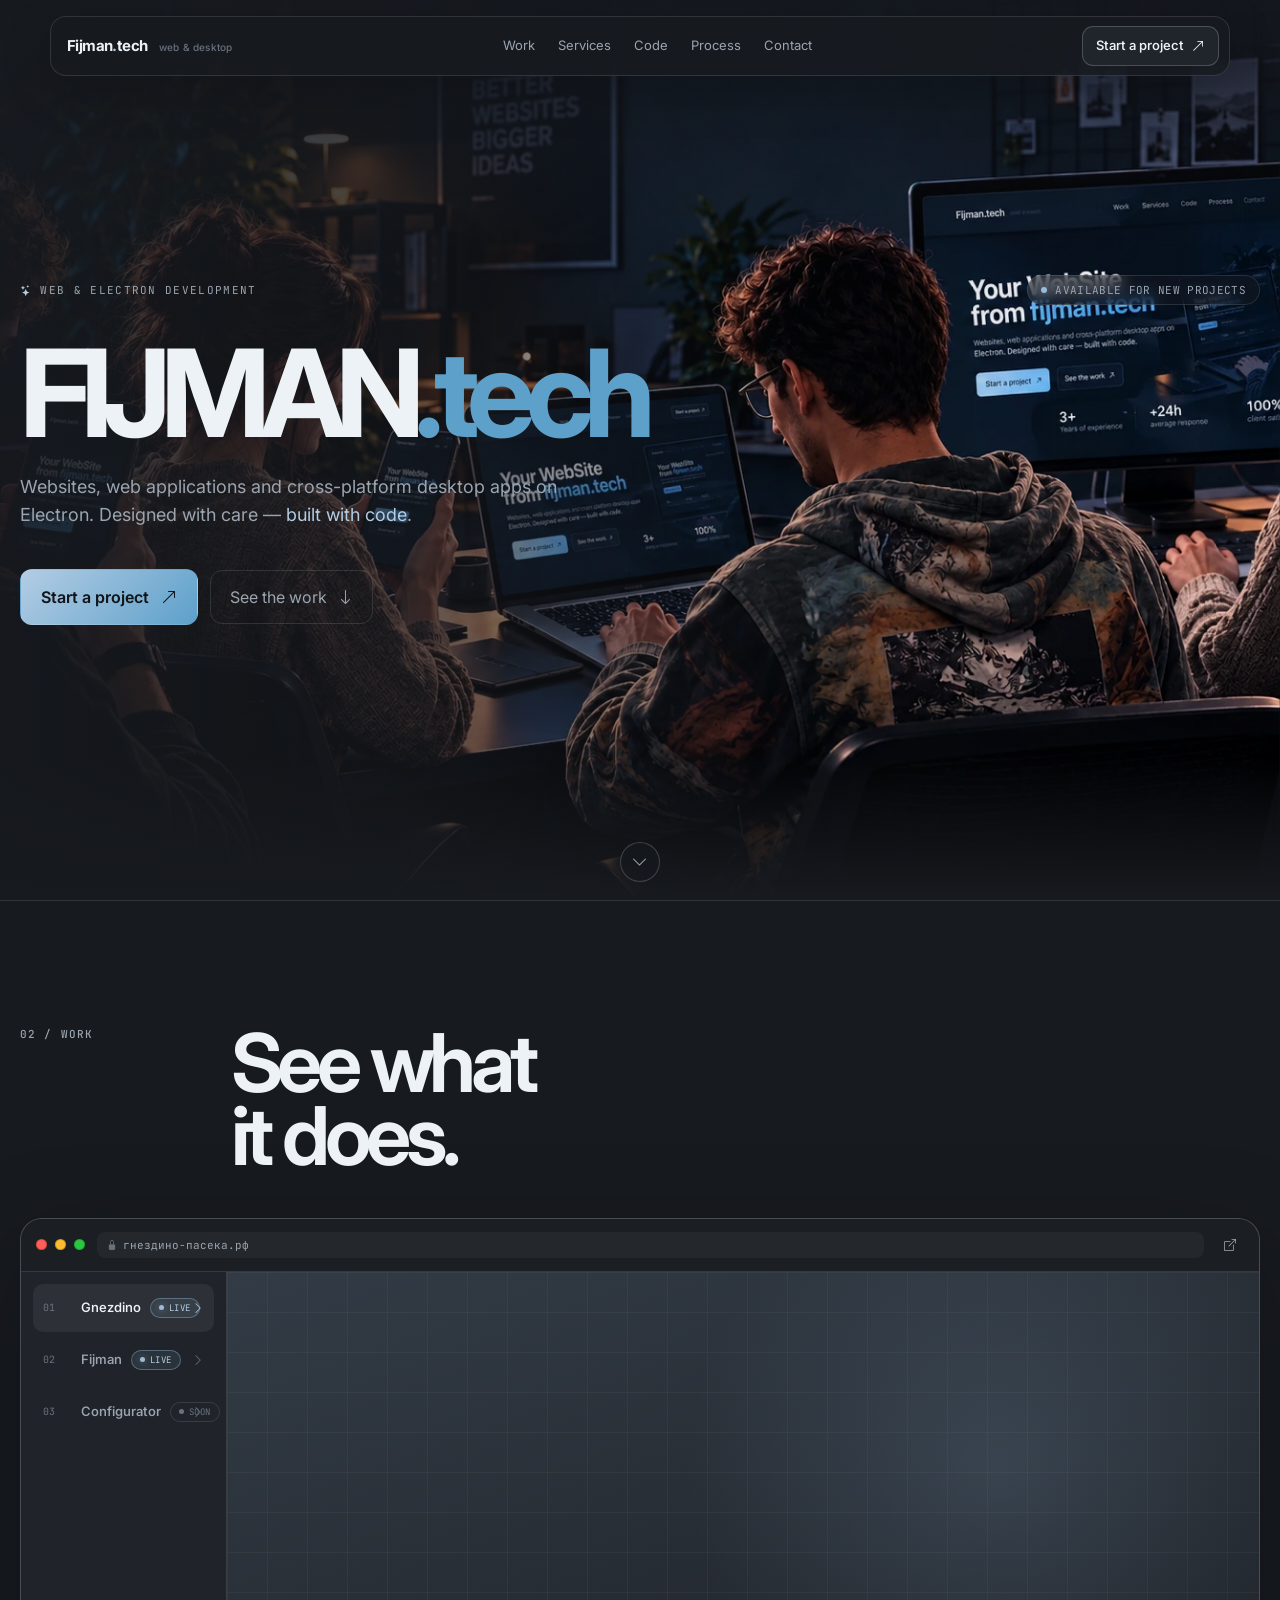
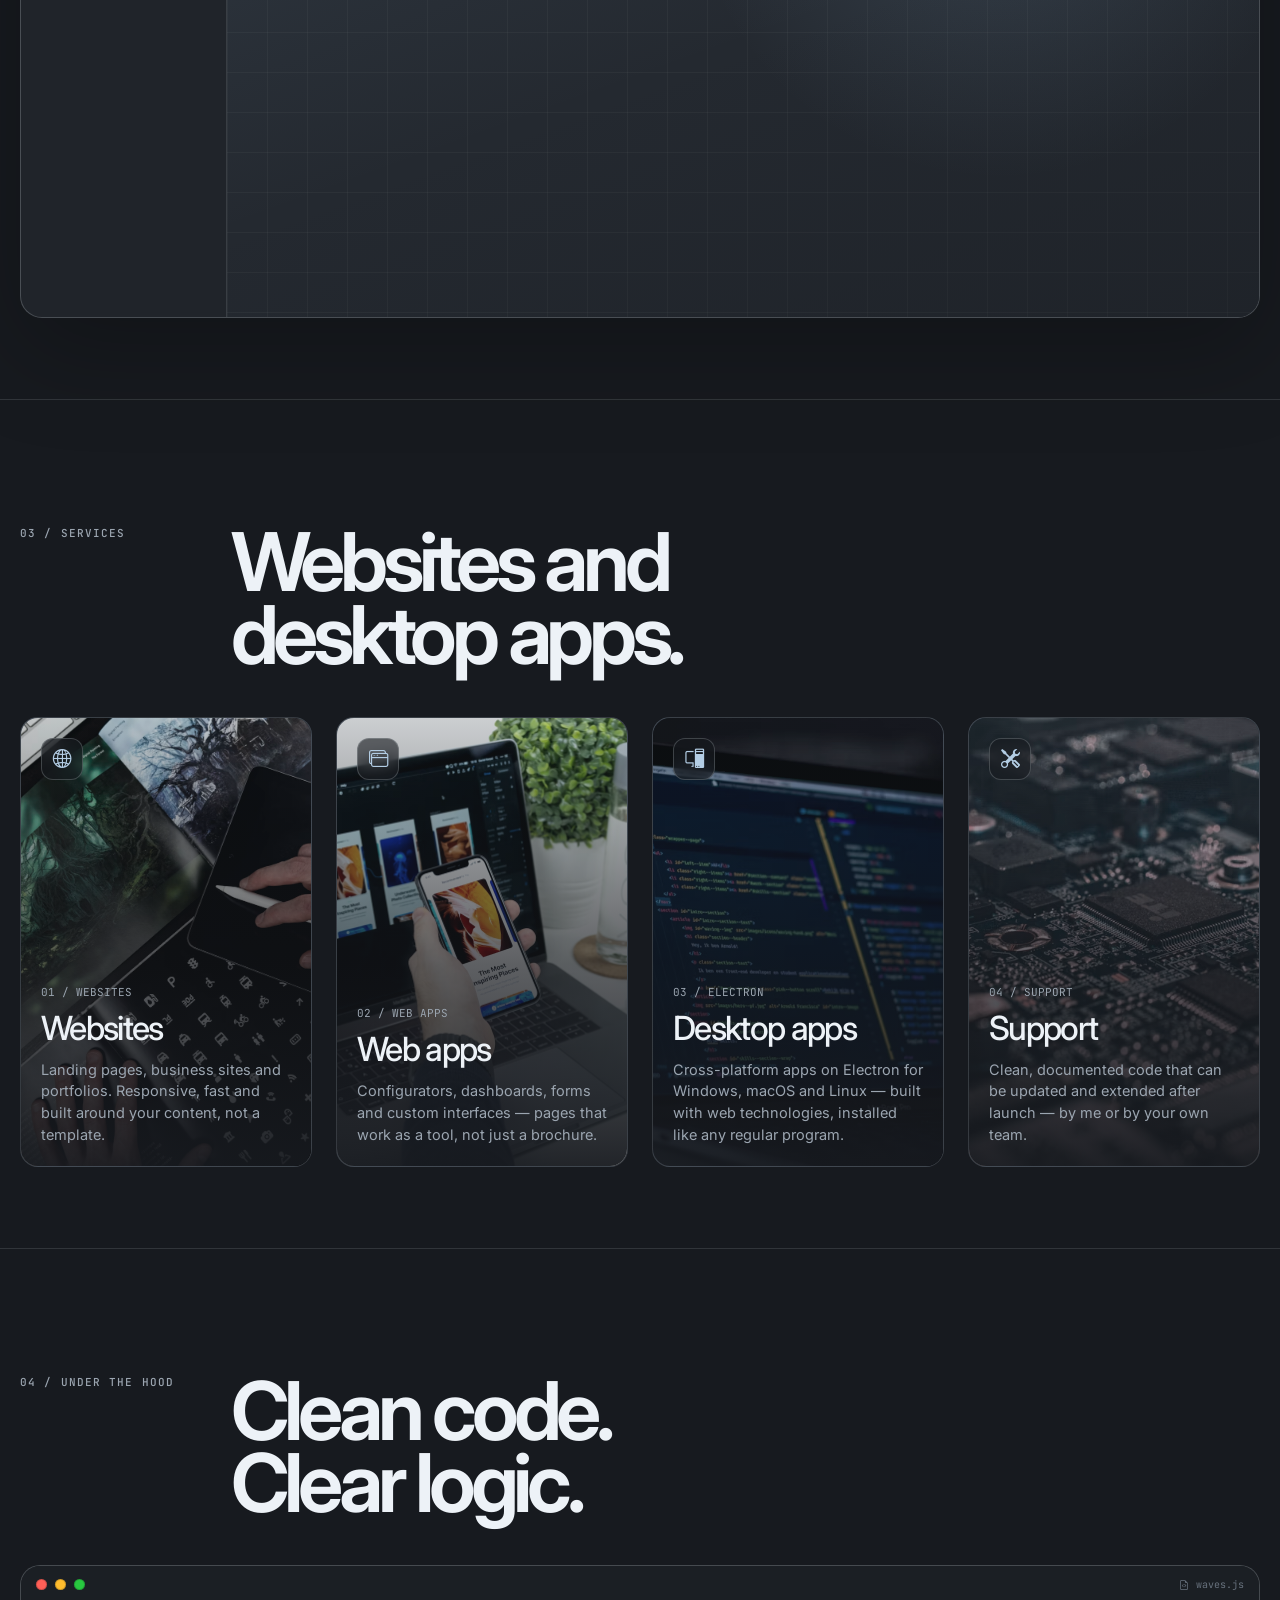
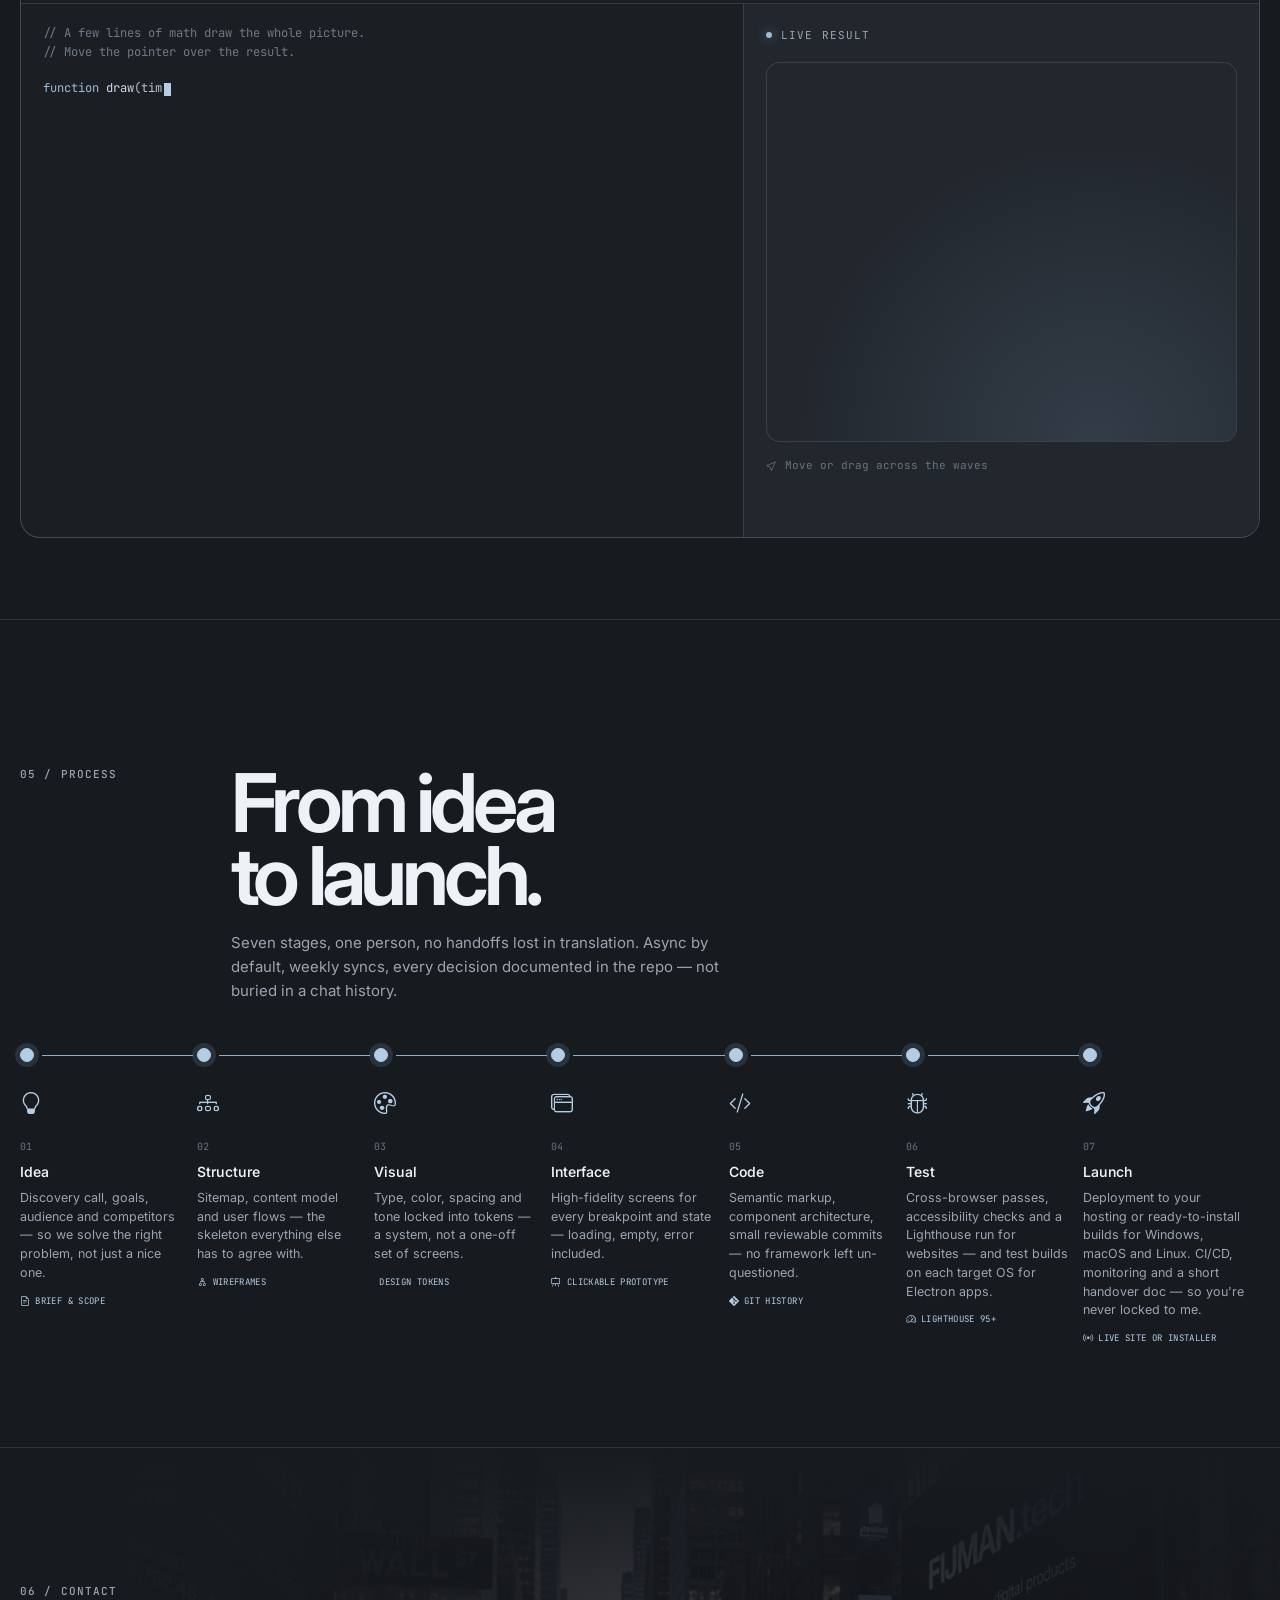
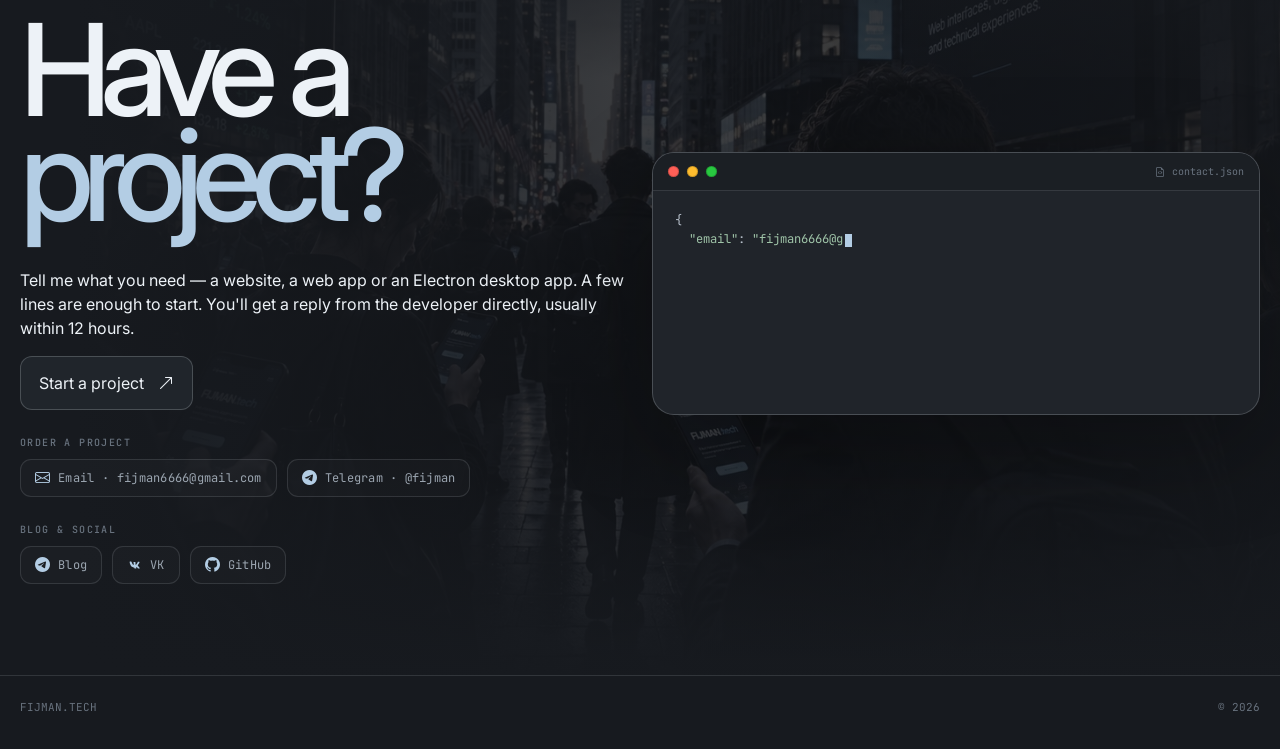
==== commit cf87a3b7: "Add files via upload" ====
--- a/index.html
+++ b/index.html
@@ -5,14 +5,15 @@
   <meta name="color-scheme" content="dark">
 
   <!-- Базовое SEO -->
-  <title>Fijman.tech — Web Development</title>
-  <meta name="description" content="Fijman.tech — веб-разработка, создание цифровых продуктов и сайтов. Посмотрите процессы, решения и проекты.">
+<!-- Базовое SEO -->
+  <title>Fijman.tech — Разработка веб-сайтов и цифровых продуктов</title>
+  <meta name="description" content="Разработка современных веб-сайтов, лендингов и цифровых продуктов под ключ. Быстрые интерфейсы, продуманный дизайн и чистый код.">
 
   <!-- Open Graph (Telegram, WhatsApp, VK, Facebook) -->
   <meta property="og:type" content="website">
   <meta property="og:url" content="https://fijman.tech/">
-  <meta property="og:title" content="Fijman.tech — Web Development">
-  <meta property="og:description" content="Канал и веб-студия о WEB-разработке изнутри: создание сайтов, digital-продуктов и развитие бренда.">
+  <meta property="og:title" content="Fijman.tech — Разработка веб-сайтов и цифровых продуктов">
+  <meta property="og:description" content="Заказ веб-сайтов, лендингов и сервисов под ключ. Продуманный дизайн, быстрый код и внимание к деталям для вашего бизнеса.">
   <meta property="og:image" content="https://fijman.tech/assets/img/logo.png">
   <meta property="og:image:type" content="image/png">
   <meta property="og:site_name" content="Fijman.tech">
@@ -20,8 +21,8 @@
   <!-- Twitter / X Meta Tags -->
   <meta name="twitter:card" content="summary">
   <meta name="twitter:url" content="https://fijman.tech/">
-  <meta name="twitter:title" content="Fijman.tech — Web Development">
-  <meta name="twitter:description" content="Канал и веб-студия о WEB-разработке изнутри: создание сайтов, digital-продуктов и развитие бренда.">
+  <meta name="twitter:title" content="Fijman.tech — Разработка веб-сайтов и цифровых продуктов">
+  <meta name="twitter:description" content="Заказ веб-сайтов, лендингов и сервисов под ключ. Продуманный дизайн, быстрый код и внимание к деталям для вашего бизнеса.">
   <meta name="twitter:image" content="https://fijman.tech/assets/img/logo.png">
 
   <!-- Иконки сайта -->
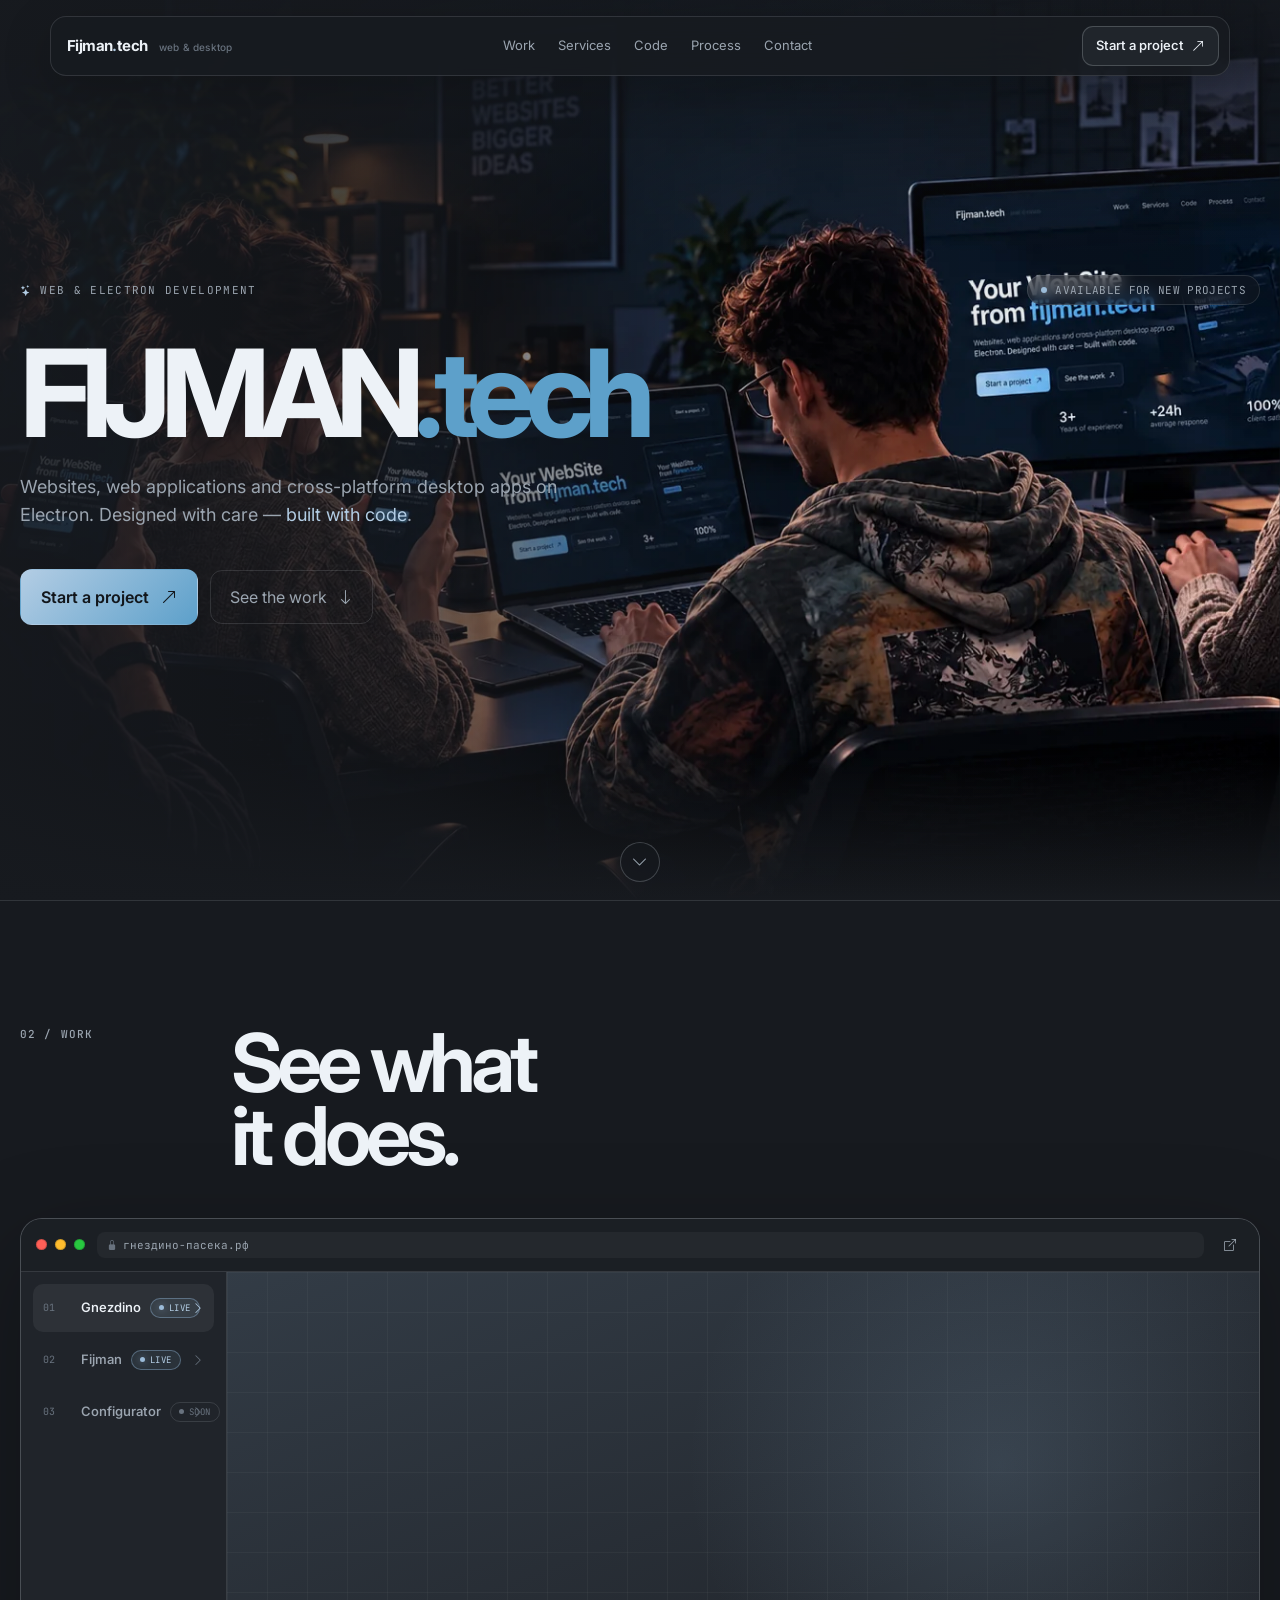
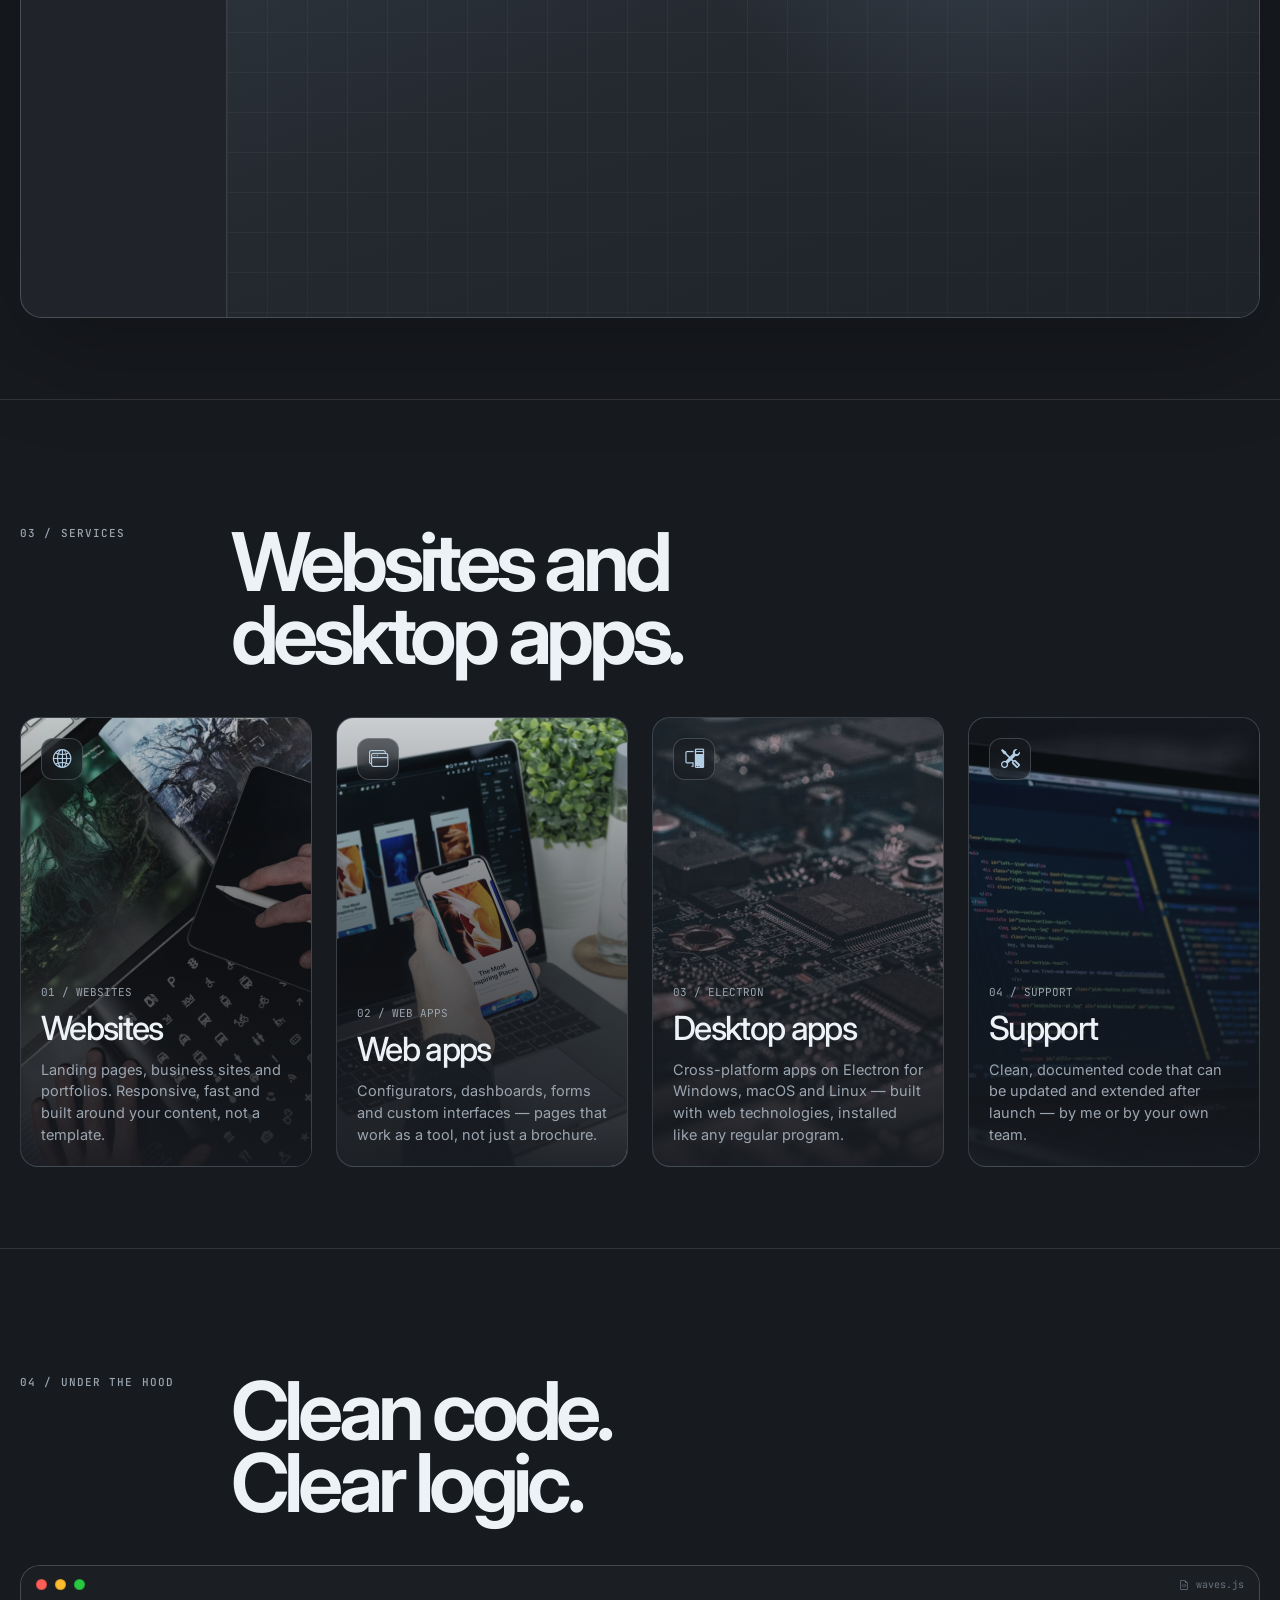
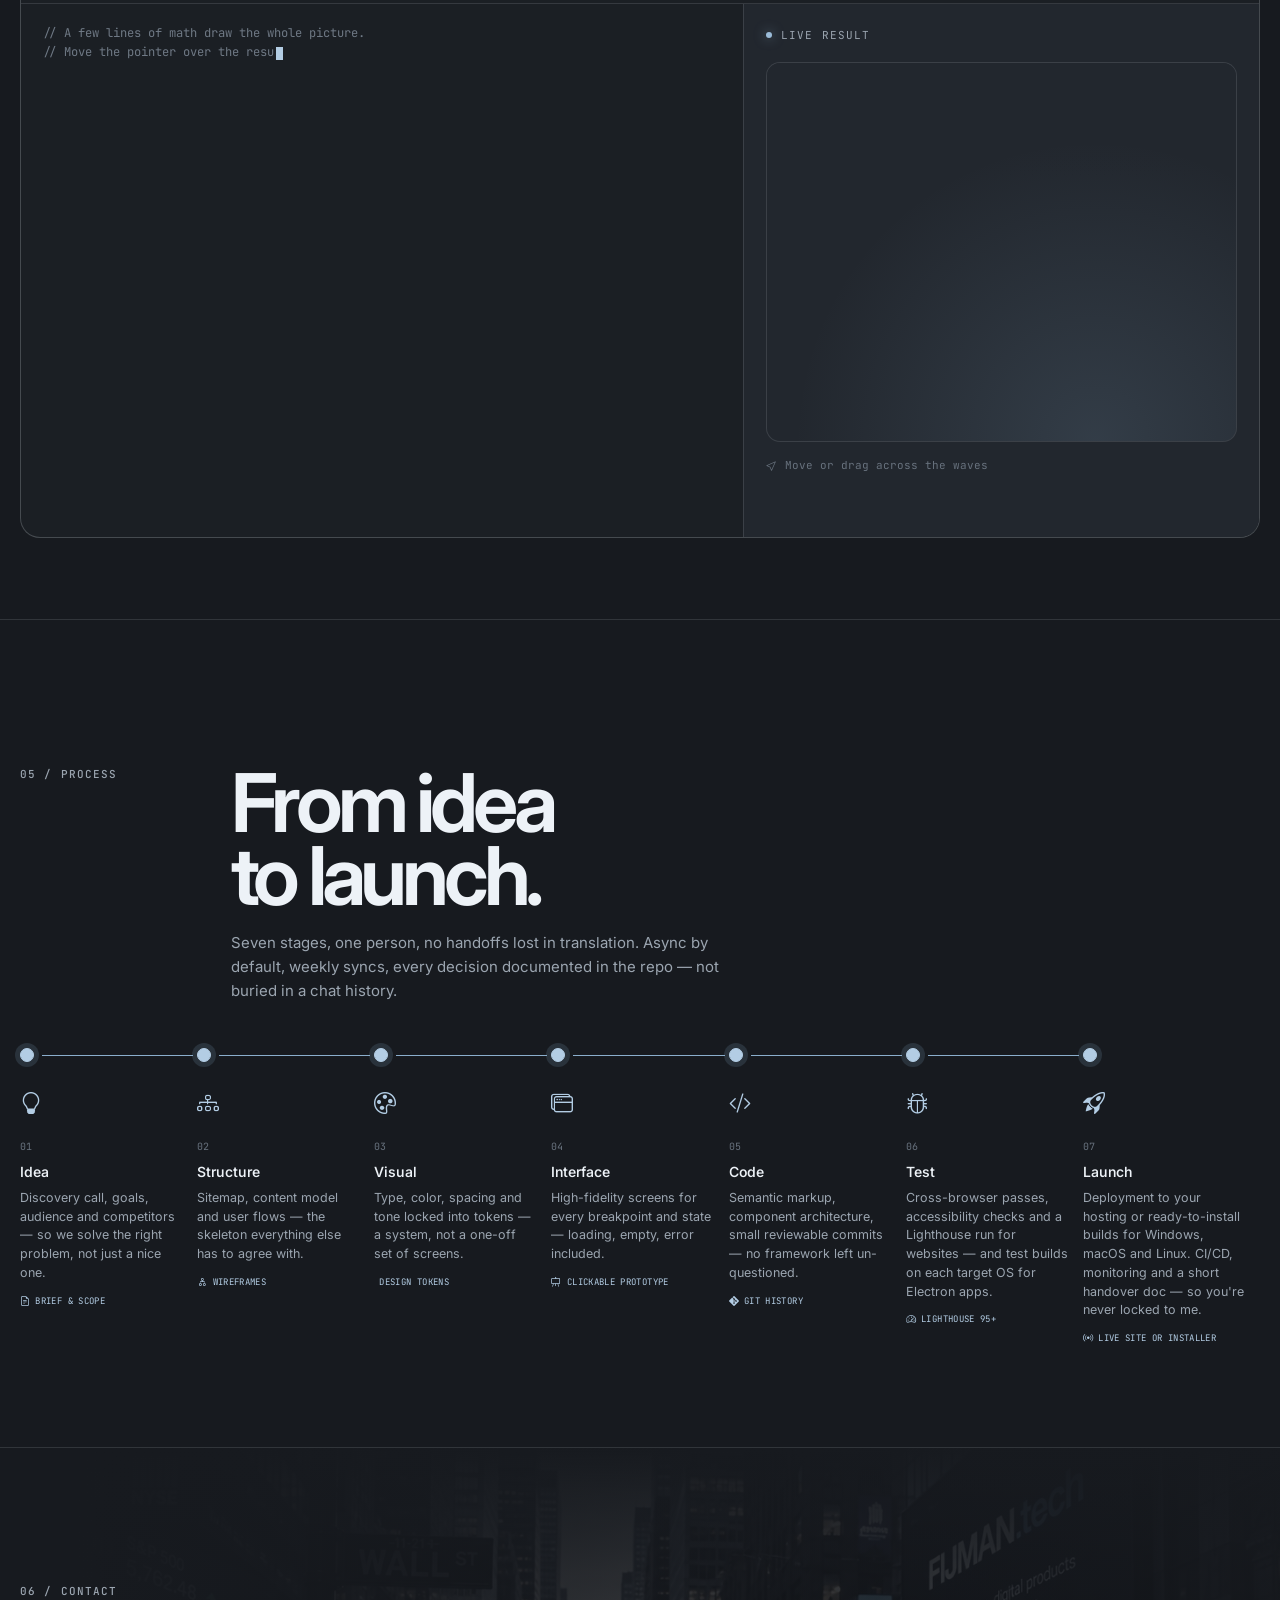
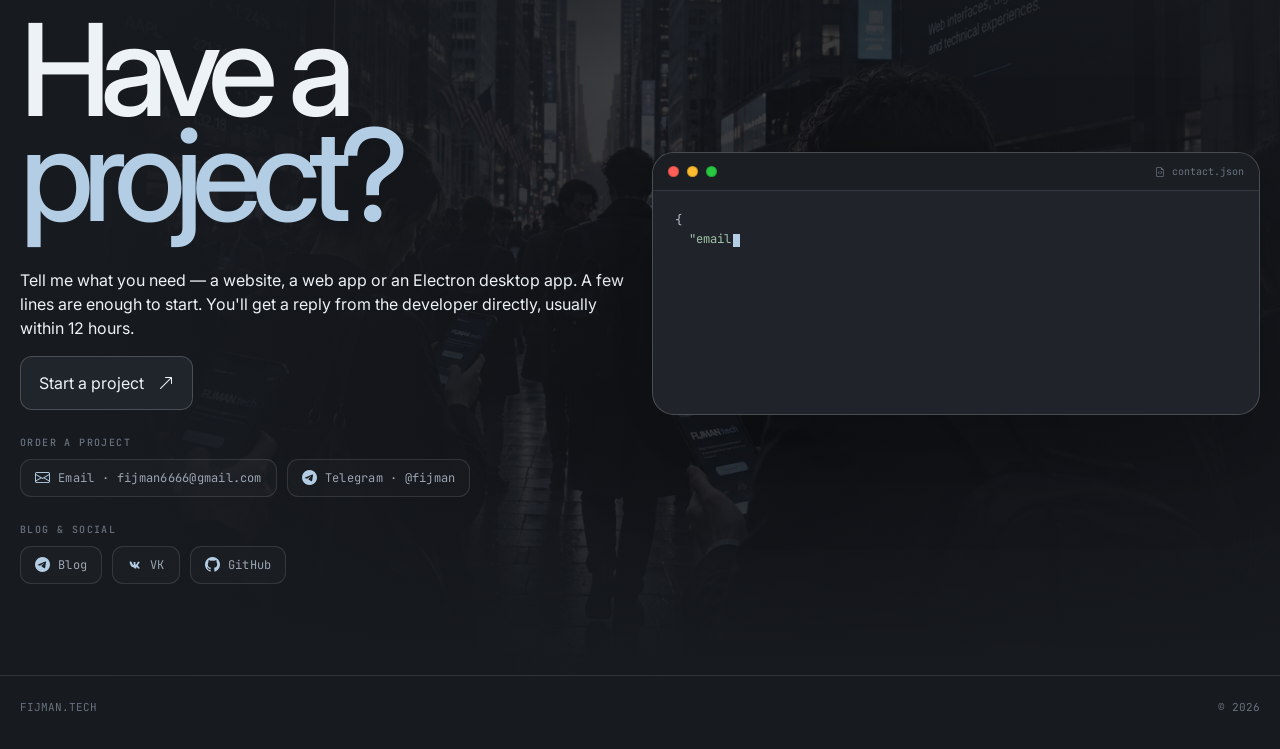
==== commit df8e302a: "Add files via upload" ====
--- a/index.html
+++ b/index.html
@@ -4,16 +4,15 @@
   <meta name="theme-color" content="#171a1f">
   <meta name="color-scheme" content="dark">
 
-  <!-- Базовое SEO -->
-<!-- Базовое SEO -->
-  <title>Fijman.tech — Разработка веб-сайтов и цифровых продуктов</title>
-  <meta name="description" content="Разработка современных веб-сайтов, лендингов и цифровых продуктов под ключ. Быстрые интерфейсы, продуманный дизайн и чистый код.">
-
-  <!-- Open Graph (Telegram, WhatsApp, VK, Facebook) -->
+  <!-- SEO -->
+  <title>Fijman — Web &amp; Electron Development</title>
+  <meta name="description" content="Fijman — разработка веб-сайтов, сложных веб-приложений и десктопных программ на Electron.">
+
+  <!-- Open Graph / Telegram / WhatsApp / VK / Facebook -->
   <meta property="og:type" content="website">
   <meta property="og:url" content="https://fijman.tech/">
-  <meta property="og:title" content="Fijman.tech — Разработка веб-сайтов и цифровых продуктов">
-  <meta property="og:description" content="Заказ веб-сайтов, лендингов и сервисов под ключ. Продуманный дизайн, быстрый код и внимание к деталям для вашего бизнеса.">
+  <meta property="og:title" content="Fijman — Web &amp; Electron Development">
+  <meta property="og:description" content="Заказ веб-сайтов, сложных веб-приложений и десктопных программ на Electron под ключ. Быстрые интерфейсы и чистый код.">
   <meta property="og:image" content="https://fijman.tech/assets/img/logo.png">
   <meta property="og:image:type" content="image/png">
   <meta property="og:site_name" content="Fijman.tech">
@@ -21,15 +20,15 @@
   <!-- Twitter / X Meta Tags -->
   <meta name="twitter:card" content="summary">
   <meta name="twitter:url" content="https://fijman.tech/">
-  <meta name="twitter:title" content="Fijman.tech — Разработка веб-сайтов и цифровых продуктов">
-  <meta name="twitter:description" content="Заказ веб-сайтов, лендингов и сервисов под ключ. Продуманный дизайн, быстрый код и внимание к деталям для вашего бизнеса.">
+  <meta name="twitter:title" content="Fijman — Web &amp; Electron Development">
+  <meta name="twitter:description" content="Заказ веб-сайтов, сложных веб-приложений и десктопных программ на Electron под ключ. Быстрые интерфейсы и чистый код.">
   <meta name="twitter:image" content="https://fijman.tech/assets/img/logo.png">
 
   <!-- Иконки сайта -->
-  <link rel="icon" href="assets/img/logo.png">
-  <link rel="apple-touch-icon" href="assets/img/logo.png">
-
-  <!-- ========================================================
+  <link rel="icon" type="image/png" href="assets/img/favicon.png">
+  <link rel="apple-touch-icon" href="assets/img/apple-touch-icon.png">
+
+  <!-- =========================================================
        I18N: определяем язык ДО отрисовки страницы, чтобы не было
        вспышки английского текста перед переключением на русский.
        Сам перевод текста происходит позже (см. основной блок
@@ -62,13 +61,21 @@
   <!-- Шрифты: Inter (основной текст) и JetBrains Mono (подписи и код) -->
   <link rel="preconnect" href="https://fonts.googleapis.com">
   <link rel="preconnect" href="https://fonts.gstatic.com" crossorigin>
-  <link href="https://fonts.googleapis.com/css2?family=Inter:wght@300..800&family=JetBrains+Mono:wght@400;500&display=swap" rel="stylesheet">
+  <link
+    href="https://fonts.googleapis.com/css2?family=Inter:wght@300..800&family=JetBrains+Mono:wght@400;500&display=swap"
+    rel="stylesheet"
+  >
 
   <!-- Bootstrap: сетка (row / col-*) и иконки (bi bi-*) -->
-  <link href="https://cdn.jsdelivr.net/npm/bootstrap@5.3.3/dist/css/bootstrap.min.css" rel="stylesheet">
-  <link href="https://cdn.jsdelivr.net/npm/bootstrap-icons@1.11.3/font/bootstrap-icons.min.css" rel="stylesheet">
-
-  <!-- Собственные стили -->
+  <link
+    href="https://cdn.jsdelivr.net/npm/bootstrap@5.3.3/dist/css/bootstrap.min.css"
+    rel="stylesheet"
+  >
+  <link
+    href="https://cdn.jsdelivr.net/npm/bootstrap-icons@1.11.3/font/bootstrap-icons.min.css"
+    rel="stylesheet"
+  >
+
   <link rel="stylesheet" href="css/style.css">
 
   <!-- Если JavaScript отключён — показываем всё сразу, без анимации появления -->
@@ -169,21 +176,24 @@
 
     <!-- =====================================================
          HERO
-         Фото SiteBG.png — фон под текстом.
+         Фото hero-background.webp — фон под текстом.
          ===================================================== -->
 
     <section class="hero" id="hero">
 
-      <!-- Фоновое фото (лежит под текстом, поверх него градиенты из CSS) -->
+      <!-- Фоновое фото (лежит под текстом, поверх него градиенты из CSS).
+           Раньше здесь была ссылка на PNG весом ~2MB с виндовыми
+           бэкслэшами в пути (работало только локально на Windows,
+           на любом реальном сервере — 404). Экспортировали в WebP
+           и завели отдельную, уже уменьшенную версию под телефон —
+           так на мобильном экране не грузится десктопная картинка на 1672px. -->
       <div class="hero-bg" aria-hidden="true">
-        <!-- WebP в ~25 раз легче PNG; на телефоне грузится облегчённая версия -->
         <picture>
-          <source media="(max-width: 767.98px)" srcset="assets/img/YourWebSite_3.webp" type="image/webp">
-          <source srcset="assets\img\YourWebSite_3.webp" type="image/webp">
+          <source media="(max-width: 767.98px)" srcset="assets/img/hero-background-mobile.webp" type="image/webp">
           <img
-            src="assets\img\YourWebSite_3.webp"
+            src="assets/img/hero-background.webp"
             width="1672"
-            height="940"
+            height="941"
             alt=""
             fetchpriority="high"
             decoding="async"
@@ -420,7 +430,7 @@
 
           <img
             class="photo"
-            src="assets\img\img\photo-1558655146-9f40138edfeb.avif"
+            src="assets\img\banner\photo-1558655146-9f40138edfeb.avif"
             alt="Responsive website layouts on different devices"
             data-i18n-attr-alt="altWebPhoto"
             loading="lazy"
@@ -454,7 +464,7 @@
 
           <img
             class="photo"
-            src="assets\img\img\photo-1545235617-9465d2a55698.avif"
+            src="assets\img\banner\photo-1545235617-9465d2a55698.avif"
             alt="Web application interface on a computer"
             data-i18n-attr-alt="altAppsPhoto"
             loading="lazy"
@@ -488,7 +498,7 @@
 
           <img
             class="photo"
-            src="assets\img\img\photo-1555066931-4365d14bab8c.avif"
+            src="assets\img\banner\photo-1518770660439-4636190af475.avif"
             alt="Desktop computer running a cross-platform app"
             data-i18n-attr-alt="altDesktopPhoto"
             loading="lazy"
@@ -523,7 +533,7 @@
 
           <img
             class="photo"
-            src="assets\img\img\photo-1518770660439-4636190af475.avif"
+            src="assets\img\banner\photo-1555066931-4365d14bab8c.avif"
             alt="Clean web development code on a screen"
             data-i18n-attr-alt="altCodePhoto"
             loading="lazy"
@@ -857,11 +867,11 @@
 
     <section class="section contact" id="contact">
 
-      <!-- Фото-фон (горы) -->
+      <!-- Фото-фон -->
       <div class="contact-bg" aria-hidden="true">
         <img
           class="photo"
-          src="assets\img\people.webp"
+          src="assets/img/contact-background.webp"
           alt=""
           loading="lazy"
           onerror="this.classList.add('img-fail')"
@@ -1033,7 +1043,7 @@
         </div>
 
         <div class="col-md-4 text-md-center">
-          
+        
         </div>
 
         <div class="col-md-4 text-md-end">
@@ -1095,27 +1105,22 @@
 
         <div class="modal-body">
 
-          <span class="hero-badge modal-rise" style="--i: 0">
-            <span class="status-dot"></span>
-            <span data-i18n="heroBadge">Available for new projects</span>
-          </span>
-
           <h2
             class="modal-title modal-rise"
             id="contactModalTitle"
-            style="--i: 1"
+            style="--i: 0"
             data-i18n-html="modalTitle"
           >
             Start a <span class="accent">project</span>
           </h2>
 
-          <p class="modal-lead modal-rise" style="--i: 2" data-i18n="modalLead">
+          <p class="modal-lead modal-rise" style="--i: 1" data-i18n="modalLead">
             Pick whatever is easiest — a couple of lines about your
             website, web app or Electron desktop app is enough.
           </p>
 
           <!-- Тип проекта: подставляется в тему письма -->
-          <div class="modal-rise" style="--i: 3">
+          <div class="modal-rise" style="--i: 2">
             <span class="modal-label" data-i18n="modalTypeLabel">What do you need?</span>
 
             <div class="chips" role="group" aria-label="Project type" data-i18n-attr-aria-label="modalTypeLabel">
@@ -1138,7 +1143,7 @@
             </div>
           </div>
 
-          <div class="modal-rise" style="--i: 4">
+          <div class="modal-rise" style="--i: 3">
             <span class="modal-label" data-i18n="modalWaysLabel">Get in touch</span>
 
             <div class="contact-options">
@@ -1180,30 +1185,10 @@
                 </a>
               </div>
 
-              <div class="contact-option">
-                <a
-                  class="contact-option-link"
-                  href="https://vk.com/fijman"
-                  target="_blank"
-                  rel="noopener noreferrer"
-                >
-                  <span class="contact-option-icon">
-                    <svg viewBox="0 0 24 24" aria-hidden="true">
-                <path d="M13.9 17.26c-3.87.2-6.65-1.32-7.9-3.57-1.09-1.96-1.65-3.9-1.8-5.62-.05-.58.06-1.07.72-1.07h1.5c.6 0 .77.33.95.86.9 2.6 2.4 4.85 3.02 4.85.23 0 .34-.11.34-.72V9.44c-.06-.86-.5-.93-.5-1.24 0-.15.13-.31.34-.31h2.36c.5 0 .68.27.68.86v3.13c0 .5.22.68.36.68.23 0 .43-.18.86-.61 1.32-1.48 2.26-3.75 2.26-3.75.13-.28.35-.53.85-.53h1.5c.64 0 .78.33.64.86-.27 1.24-2.7 4.63-2.7 4.63-.21.35-.29.5 0 .89.2.28.88.86 1.33 1.39.82.94 1.45 1.72 1.62 2.27.17.55-.1.83-.68.83h-1.5c-.5 0-.75-.29-1.28-.9-.77-.9-1.09-1.62-1.6-1.62-.32 0-.44.28-.44.86v1.03c0 .5-.16.68-.5.68-.86 0-2.39-.42-3.7-1.44Z"/>
-              </svg>
-                  </span>
-                  <span class="contact-option-text">
-                    <strong>VK</strong>
-                    <small>vk.com/fijman</small>
-                  </span>
-                  <i class="bi bi-arrow-up-right contact-option-arrow" aria-hidden="true"></i>
-                </a>
-              </div>
-
-            </div>
-          </div>
-
-          <p class="modal-note modal-rise" style="--i: 5">
+            </div>
+          </div>
+
+          <p class="modal-note modal-rise" style="--i: 4">
             <span class="status-dot"></span>
             <span data-i18n="modalNote">Usually replies within 12 hours</span>
             <span class="modal-note-tz">UTC+3</span>
--- a/css/style.css
+++ b/css/style.css
@@ -550,105 +550,6 @@
       background: rgba(255, 255, 255, 0.04);
     }
 
-    /* Короткая строка живых цифр студии */
-    .hero-stats {
-      display: flex;
-      flex-wrap: wrap;
-
-      gap: clamp(22px, 4vw, 44px);
-    }
-
-    .stat {
-      display: flex;
-      flex-direction: column;
-      gap: 4px;
-
-      padding-left: clamp(16px, 2vw, 22px);
-
-      border-left: 1px solid var(--line);
-    }
-
-    .stat:first-child {
-      padding-left: 0;
-      border-left: 0;
-    }
-
-    .stat-value {
-      color: var(--text);
-
-      font-size: clamp(20px, 2.6vw, 26px);
-      font-weight: 680;
-      letter-spacing: -0.03em;
-    }
-
-    .stat-label {
-      color: var(--faint);
-
-      font: 10px var(--mono);
-      letter-spacing: 0.04em;
-      text-transform: uppercase;
-    }
-
-    /* Бегущая строка внизу первого экрана: тихо повторяет
-       «WEB · DESIGN · DEVELOPMENT» из фонового кадра */
-    .hero-marquee {
-      position: relative;
-      z-index: 2;
-
-      overflow: hidden;
-
-      margin-top: clamp(36px, 7svh, 64px);
-      padding-top: 18px;
-
-      border-top: 1px solid var(--line);
-
-      -webkit-mask-image: linear-gradient(
-        90deg,
-        transparent 0,
-        #000 8%,
-        #000 92%,
-        transparent 100%
-      );
-      mask-image: linear-gradient(
-        90deg,
-        transparent 0,
-        #000 8%,
-        #000 92%,
-        transparent 100%
-      );
-    }
-
-    .marquee-track {
-      display: flex;
-      flex-shrink: 0;
-
-      gap: 22px;
-
-      width: max-content;
-
-      animation: marquee 26s linear infinite;
-
-      color: var(--faint);
-
-      font: 11px var(--mono);
-      letter-spacing: 0.14em;
-      white-space: nowrap;
-    }
-
-    .marquee-track span {
-      display: inline-flex;
-      align-items: center;
-    }
-
-    .marquee-track .dot {
-      color: var(--blue);
-    }
-
-    @keyframes marquee {
-      from { transform: translateX(0); }
-      to   { transform: translateX(-50%); }
-    }
-
     /* Стрелка «листай вниз» внизу первого экрана */
     .scroll-cue {
       position: absolute;
@@ -681,12 +582,6 @@
     .scroll-cue:hover {
       color: var(--text);
       border-color: rgba(168, 200, 231, 0.5);
-    }
-
-    @media (prefers-reduced-motion: reduce) {
-      .marquee-track {
-        animation: none;
-      }
     }
 
     /* =========================================================
@@ -1935,7 +1830,9 @@
       background: rgba(255, 255, 255, 0.05);
     }
 
-    /* Тело окна: сетка + голубое свечение, как в .preview */
+    /* Тело окна: раньше здесь была та же сетка+свечение, что и у
+       .preview — на весь экран это работает, а в компактном модальном
+       окне только добавляло шума. Оставили один мягкий блик в углу. */
     .contact-modal .modal-body {
       position: relative;
 
@@ -1943,46 +1840,33 @@
       flex-direction: column;
       align-items: flex-start;
 
-      gap: 20px;
-
-      padding: clamp(20px, 5vw, 30px);
+      gap: 18px;
+
+      padding: clamp(22px, 5vw, 32px);
 
       background:
         radial-gradient(
-          circle at 85% 0%,
-          rgba(139, 174, 204, 0.2),
-          transparent 45%
+          circle at 88% 0%,
+          rgba(139, 174, 204, 0.14),
+          transparent 50%
         ),
-        linear-gradient(
-          rgba(255, 255, 255, 0.035) 1px,
-          transparent 1px
-        ),
-        linear-gradient(
-          90deg,
-          rgba(255, 255, 255, 0.035) 1px,
-          transparent 1px
-        ),
-        #242930;
-
-      background-size: auto, 40px 40px, 40px 40px, auto;
+        #21252b;
     }
 
     .contact-modal .modal-body > * {
       width: 100%;
     }
 
-    .contact-modal .modal-body > .hero-badge {
-      width: auto;
-    }
-
+    /* Заголовок модалки — это подтверждение действия, а не отдельный
+       hero: держим его в масштабе .section-title, не крупнее */
     .contact-modal .modal-title {
       margin: 0;
 
-      font-size: clamp(38px, 9vw, 56px);
-      font-weight: 720;
-      line-height: 0.9;
-
-      letter-spacing: -0.075em;
+      font-size: clamp(28px, 6vw, 36px);
+      font-weight: 680;
+      line-height: 1.05;
+
+      letter-spacing: -0.045em;
     }
 
     .modal-lead {
@@ -1992,7 +1876,7 @@
 
       color: var(--muted);
 
-      font-size: 15px;
+      font-size: 14px;
       line-height: 1.55;
     }
 
@@ -2570,7 +2454,7 @@
       .hero {
         padding-top: 104px;
 
-        /* Запас снизу, чтобы стрелка «вниз» не налезала на цифры */
+        /* Запас снизу, чтобы стрелка «вниз» не соприкасалась с контентом */
         padding-bottom: calc(84px + env(safe-area-inset-bottom));
       }
 
@@ -2580,33 +2464,6 @@
 
       .hero-description {
         font-size: 16px;
-      }
-
-      /* Три цифры в одну строку вместо неровного переноса */
-      .hero-stats {
-        display: grid;
-        grid-template-columns: repeat(3, minmax(0, 1fr));
-
-        gap: 14px;
-      }
-
-      .stat {
-        padding-left: 12px;
-      }
-
-      .stat-value {
-        font-size: 20px;
-      }
-
-      .stat-label {
-        font-size: 9px;
-        line-height: 1.4;
-
-        overflow-wrap: anywhere;
-      }
-
-      .hero-marquee {
-        margin-top: 28px;
       }
 
       pre.code {
@@ -2798,7 +2655,7 @@
       }
 
       .contact-modal .modal-title {
-        font-size: clamp(32px, 8vw, 44px);
+        font-size: clamp(24px, 7vw, 30px);
       }
 
       .modal-lead {
@@ -2817,7 +2674,7 @@
       }
 
       .contact-modal .modal-title {
-        font-size: 32px;
+        font-size: 24px;
       }
     }
 
